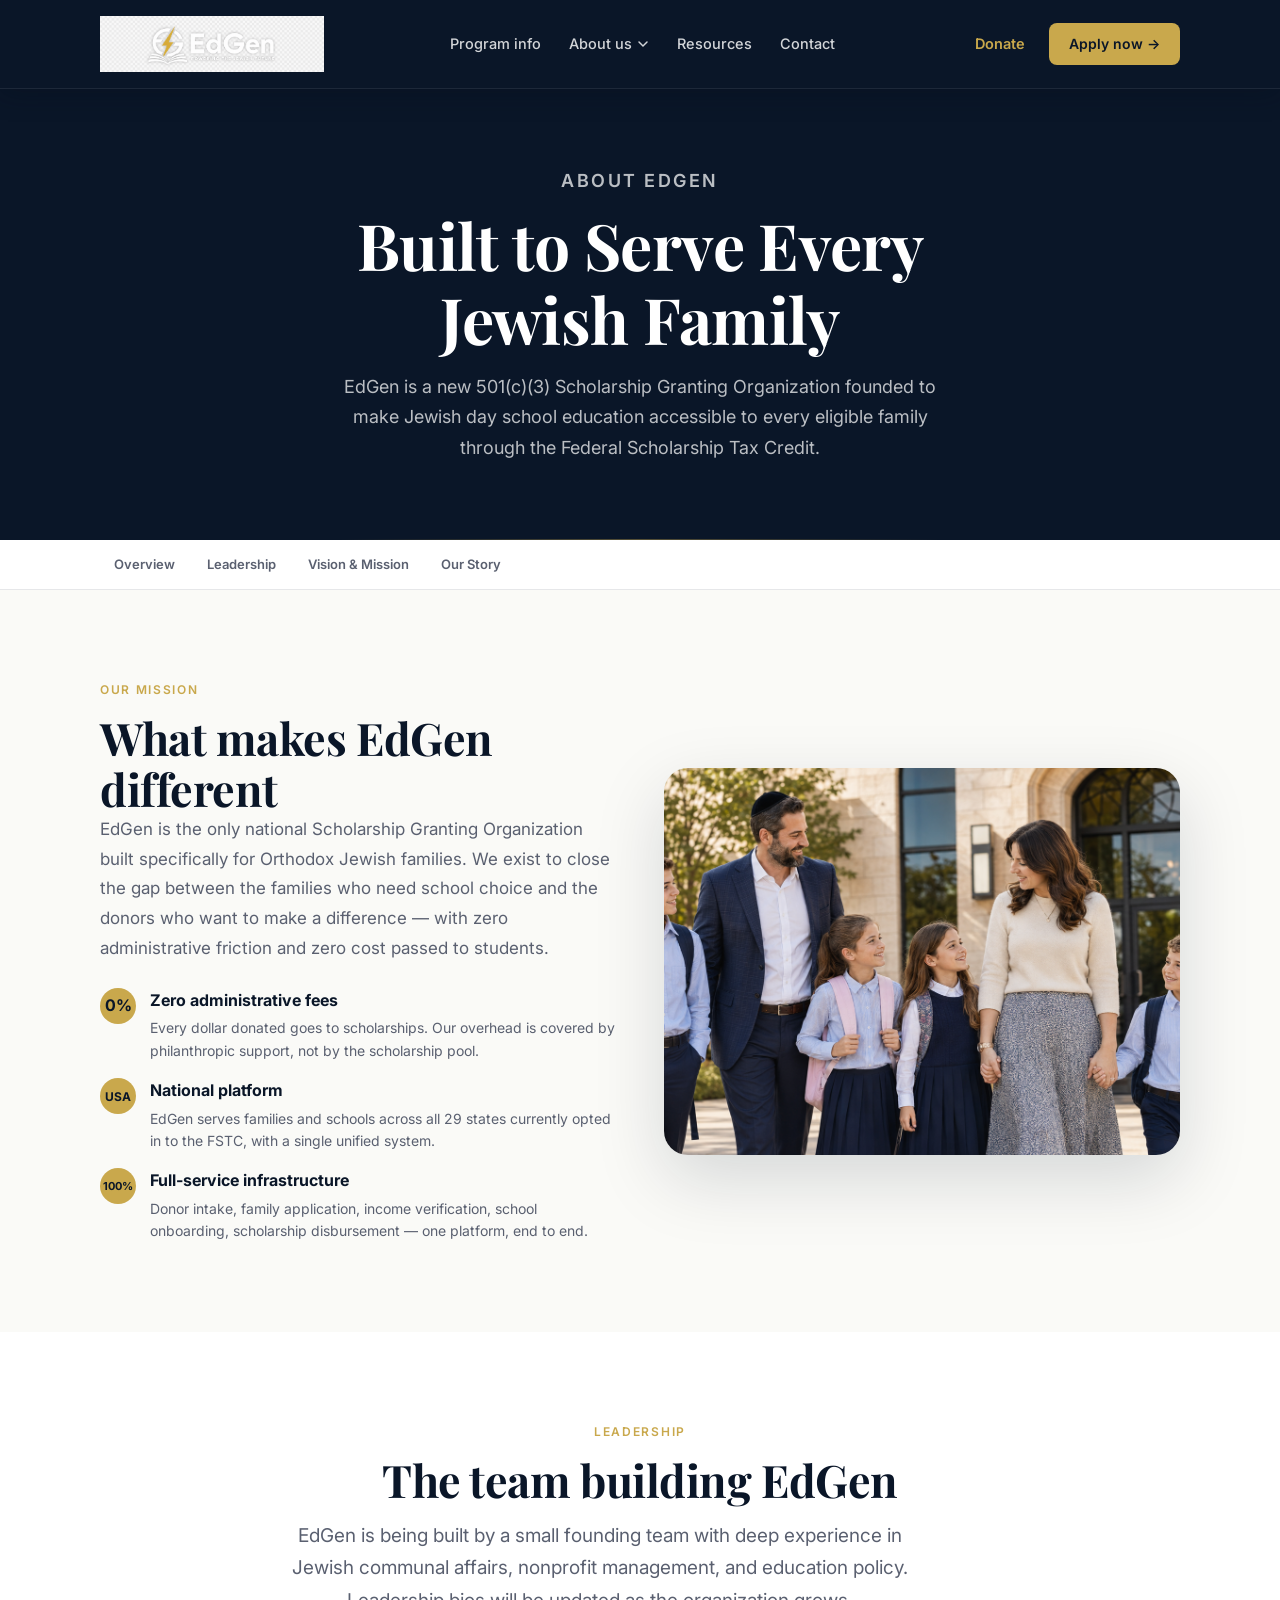
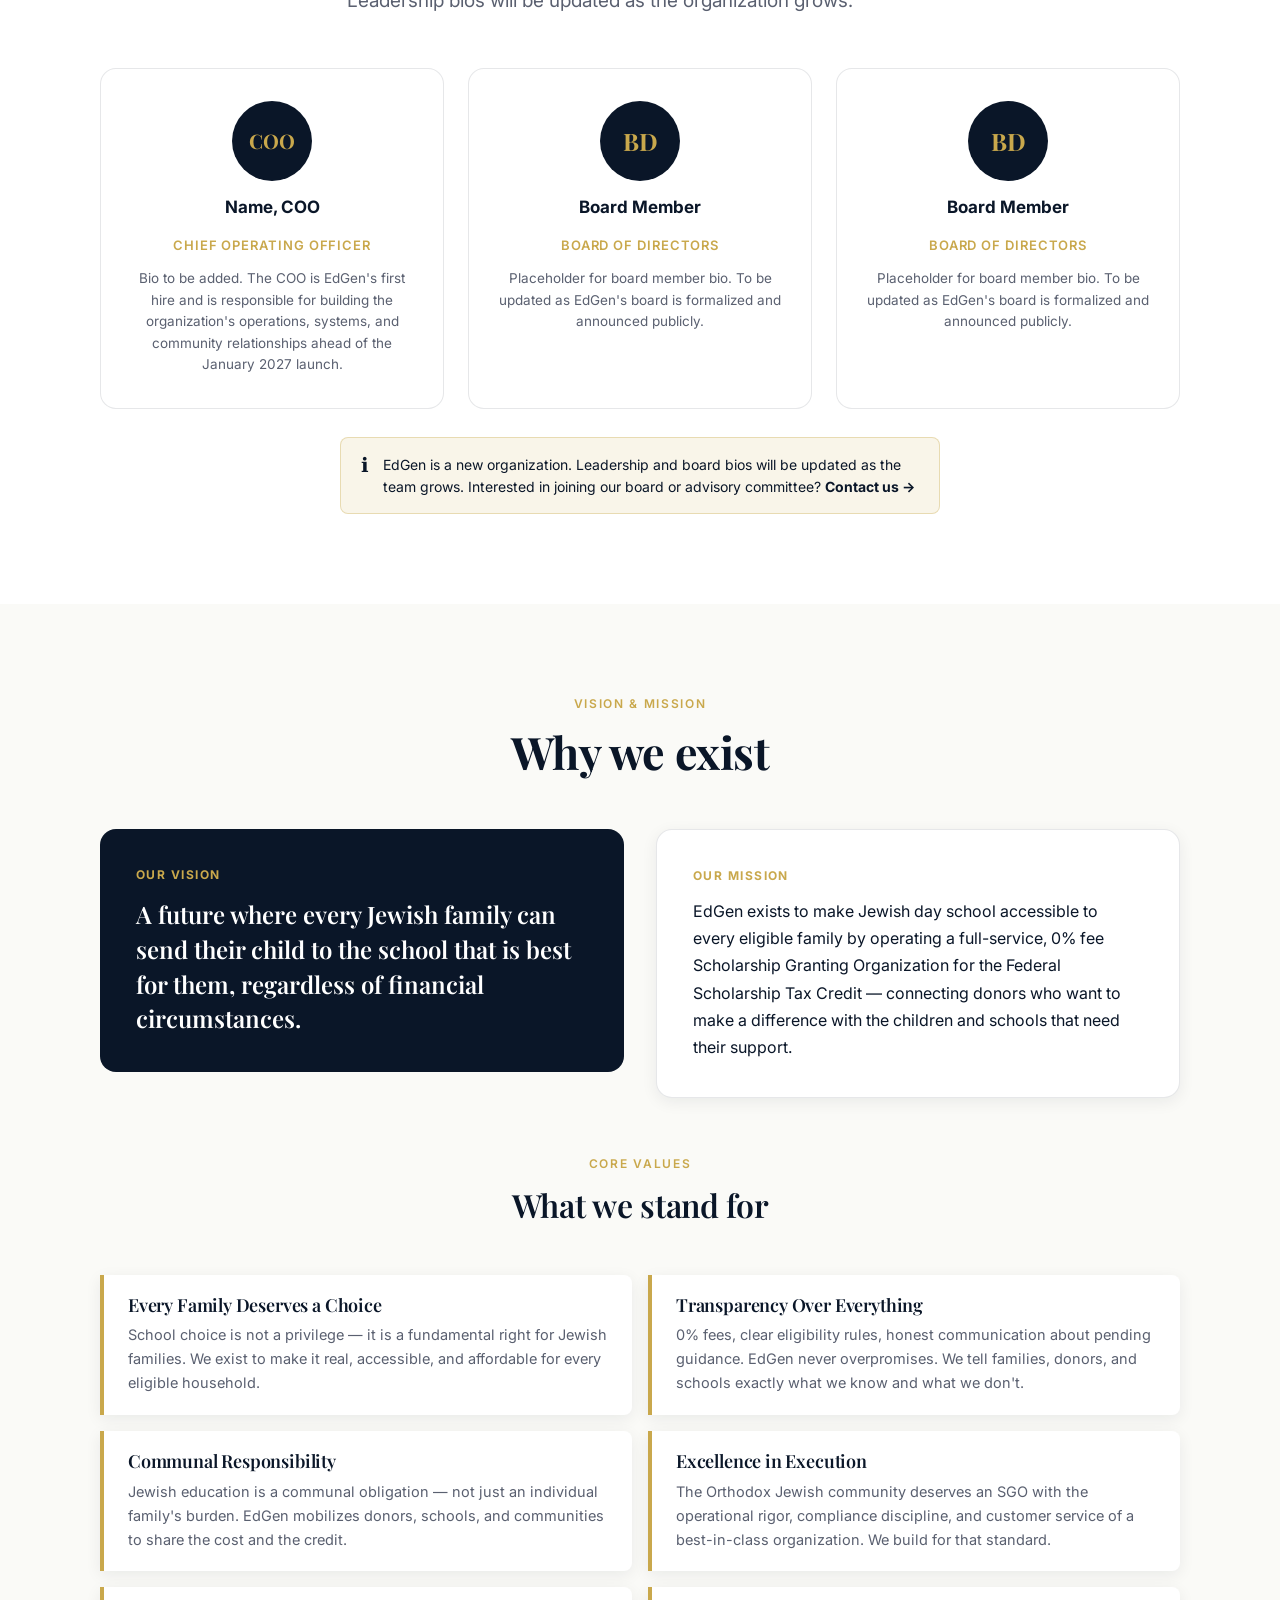
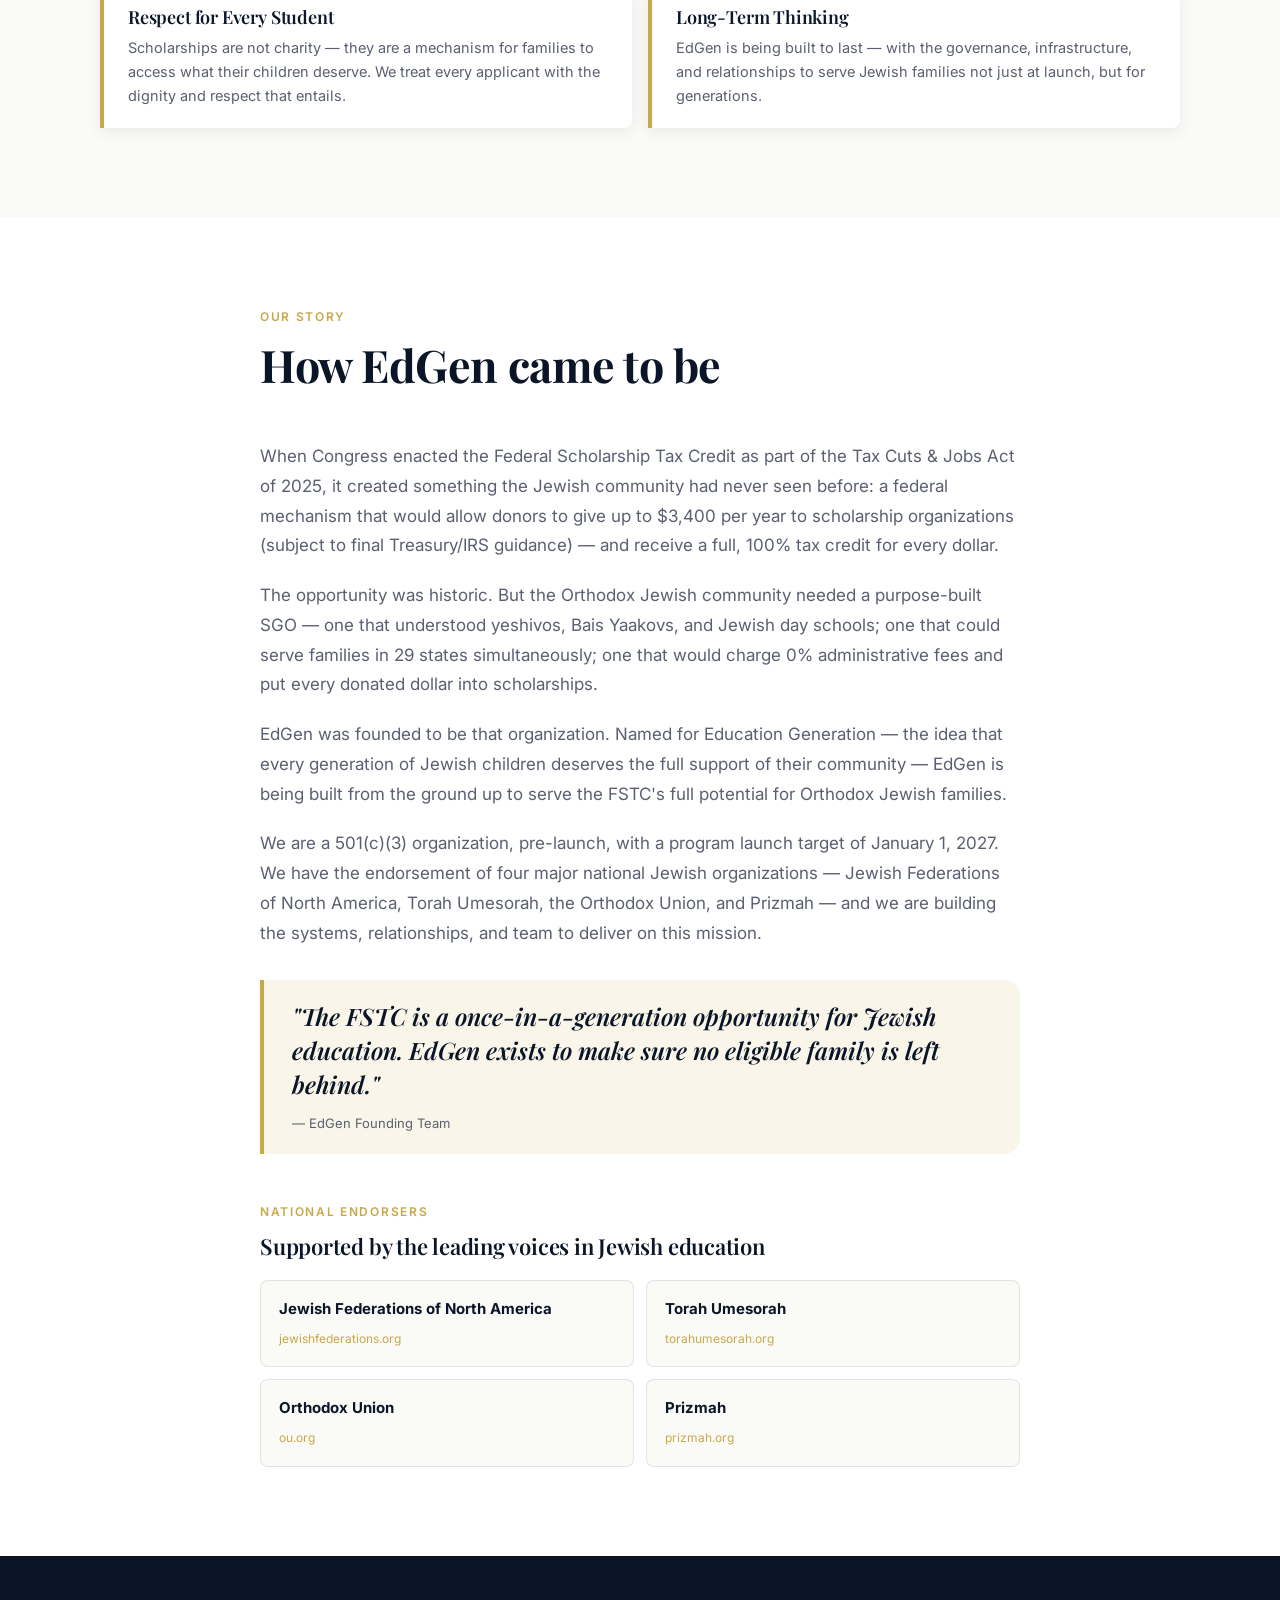
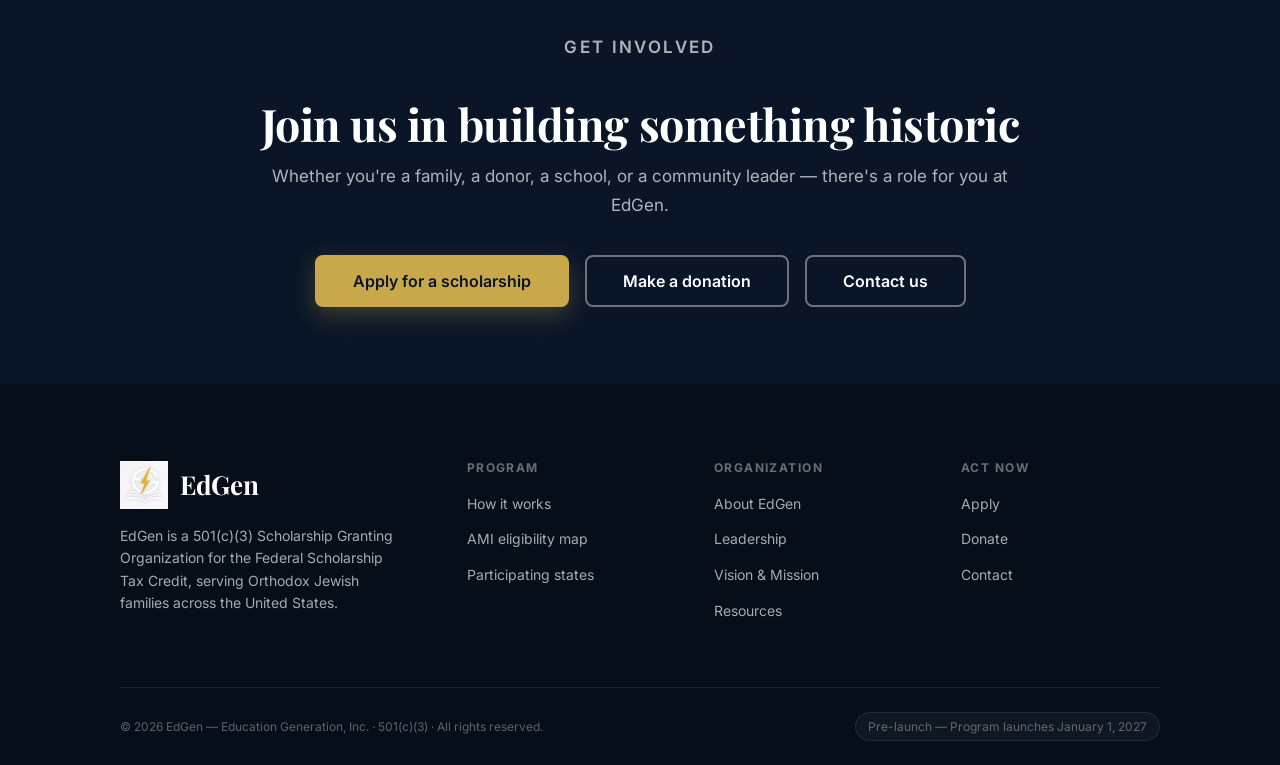
==== about.html @ 0654bb62 "Nav logo: PNG 56px height / width:auto, 88px nav bar — fixes distortion SVG (3.077:1 ratio) was repl" ====
﻿<!DOCTYPE html>
<html lang="en">
<head>
  <meta charset="UTF-8" />
  <meta name="viewport" content="width=device-width, initial-scale=1.0" />
  <title>About EdGen | Education Generation</title>
  <meta name="description" content="EdGen is a new 501(c)(3) Scholarship Granting Organization for the Federal Scholarship Tax Credit. Our mission: make Jewish day school accessible to every eligible family." />
  <link rel="preconnect" href="https://fonts.googleapis.com" />
  <link rel="preconnect" href="https://fonts.gstatic.com" crossorigin />
  <link href="https://fonts.googleapis.com/css2?family=Playfair+Display:wght@400;600;700&family=Inter:wght@300;400;500;600&display=swap" rel="stylesheet" />
  <link rel="icon" href="edgen-icon-192.png" />
  <link rel="stylesheet" href="styles.css" />
  <style>
    .value-card { border-left: 4px solid var(--gold); padding: 20px 24px; background: white; border-radius: 0 var(--radius) var(--radius) 0; box-shadow: var(--shadow-sm); }
    .value-card h4 { font-size: 18px; margin-bottom: 8px; color: var(--navy); }
    .value-card p { font-size: 14.5px; color: var(--muted); line-height: 1.65; margin: 0; }
    .quote-block { border-left: 4px solid var(--gold); padding: 20px 28px; background: var(--gold-pale); border-radius: 0 var(--radius-lg) var(--radius-lg) 0; }
    .quote-block blockquote { font-family: var(--font-heading); font-size: clamp(18px,2.2vw,24px); font-weight: 600; color: var(--navy); line-height: 1.4; margin: 0; font-style: italic; }
    .quote-block cite { display: block; margin-top: 12px; font-size: 13px; color: var(--muted); font-style: normal; }
  </style>
</head>
<body>

  <!-- Navigation -->
  <header class="site-header">
    <div class="container site-header-inner">
      <a href="index.html" class="brand" aria-label="EdGen home">
        <img class="brand-logo" src="edgen-logo-nav-white.png" alt="EdGen — Education Generation" />
      </a>
      <nav class="nav" aria-label="Primary navigation">
        <a href="program.html" class="nav-link">Program info</a>
        <div class="nav-dropdown">
          <button class="nav-dropdown-toggle" aria-haspopup="true" aria-expanded="false">
            About us
            <svg width="12" height="12" viewBox="0 0 12 12" fill="none" aria-hidden="true"><path d="M2 4l4 4 4-4" stroke="currentColor" stroke-width="1.5" stroke-linecap="round"/></svg>
          </button>
          <div class="nav-dropdown-menu">
            <a href="about.html#leadership">Leadership</a>
            <a href="about.html#vision">Vision &amp; Mission</a>
            <a href="about.html#history">Our Story</a>
          </div>
        </div>
        <a href="resources.html" class="nav-link">Resources</a>
        <a href="contact.html" class="nav-link">Contact</a>
      </nav>
      <div class="nav-actions">
        <a href="donate.html" class="nav-donate">Donate</a>
        <a href="apply.html" class="nav-apply">Apply now →</a>
      </div>
      <button class="nav-toggle" id="navToggle" aria-label="Open navigation" aria-expanded="false">
        <span></span><span></span><span></span>
      </button>
    </div>
    <nav class="nav-mobile" id="navMobile" aria-label="Mobile navigation">
      <a href="program.html">Program info</a>
      <button class="mobile-dropdown-toggle" aria-expanded="false">About us</button>
      <div class="mobile-submenu" id="mobileAboutSubmenu" style="display:none;">
        <a href="about.html#leadership">Leadership</a>
        <a href="about.html#vision">Vision &amp; Mission</a>
        <a href="about.html#history">Our Story</a>
      </div>
      <a href="resources.html">Resources</a>
      <a href="contact.html">Contact</a>
      <div class="nav-mobile-actions">
        <a href="donate.html" class="btn btn-outline" style="color:var(--gold);border-color:var(--gold);">Donate</a>
        <a href="apply.html" class="btn btn-primary">Apply now →</a>
      </div>
    </nav>
  </header>

  <main>
    <!-- Page Hero -->
    <div class="page-hero">
      <div class="page-hero-inner">
        <p class="eyebrow">About EdGen</p>
        <h1>Built to Serve Every Jewish Family</h1>
        <p>EdGen is a new 501(c)(3) Scholarship Granting Organization founded to make Jewish day school education accessible to every eligible family through the Federal Scholarship Tax Credit.</p>
      </div>
    </div>

    <!-- Sub-navigation -->
    <div style="background:var(--white);border-bottom:1px solid var(--border);position:sticky;top:88px;z-index:50;">
      <div class="container">
        <nav style="display:flex;gap:4px;overflow-x:auto;padding:4px 0;" aria-label="About sections">
          <a href="#overview" style="display:inline-block;padding:10px 14px;font-size:13px;font-weight:600;color:var(--muted);white-space:nowrap;border-radius:6px;">Overview</a>
          <a href="#leadership" style="display:inline-block;padding:10px 14px;font-size:13px;font-weight:600;color:var(--muted);white-space:nowrap;border-radius:6px;">Leadership</a>
          <a href="#vision" style="display:inline-block;padding:10px 14px;font-size:13px;font-weight:600;color:var(--muted);white-space:nowrap;border-radius:6px;">Vision &amp; Mission</a>
          <a href="#history" style="display:inline-block;padding:10px 14px;font-size:13px;font-weight:600;color:var(--muted);white-space:nowrap;border-radius:6px;">Our Story</a>
        </nav>
      </div>
    </div>

    <!-- ====================================================
         OVERVIEW
         ==================================================== -->
    <section class="section section-warm" id="overview" aria-labelledby="overview-heading">
      <div class="container">
        <div style="display:grid;grid-template-columns:1fr 1fr;gap:48px;align-items:center;" class="responsive-split">
          <div class="fade-in">
            <p class="eyebrow">Our mission</p>
            <h2 id="overview-heading">What makes EdGen different</h2>
            <p style="font-size:17px;color:var(--muted);line-height:1.75;margin-bottom:20px;">EdGen is the only national Scholarship Granting Organization built specifically for Orthodox Jewish families. We exist to close the gap between the families who need school choice and the donors who want to make a difference — with zero administrative friction and zero cost passed to students.</p>
            <div style="display:grid;gap:16px;margin-top:24px;">
              <div style="display:flex;gap:14px;align-items:flex-start;">
                <div style="width:36px;height:36px;border-radius:50%;background:var(--gold);color:var(--navy);display:flex;align-items:center;justify-content:center;font-size:16px;font-weight:700;flex-shrink:0;">0%</div>
                <div>
                  <strong style="display:block;font-size:16px;margin-bottom:4px;">Zero administrative fees</strong>
                  <p style="font-size:14px;color:var(--muted);margin:0;line-height:1.6;">Every dollar donated goes to scholarships. Our overhead is covered by philanthropic support, not by the scholarship pool.</p>
                </div>
              </div>
              <div style="display:flex;gap:14px;align-items:flex-start;">
                <div style="width:36px;height:36px;border-radius:50%;background:var(--gold);color:var(--navy);display:flex;align-items:center;justify-content:center;font-size:12px;font-weight:700;flex-shrink:0;">USA</div>
                <div>
                  <strong style="display:block;font-size:16px;margin-bottom:4px;">National platform</strong>
                  <p style="font-size:14px;color:var(--muted);margin:0;line-height:1.6;">EdGen serves families and schools across all 29 states currently opted in to the FSTC, with a single unified system.</p>
                </div>
              </div>
              <div style="display:flex;gap:14px;align-items:flex-start;">
                <div style="width:36px;height:36px;border-radius:50%;background:var(--gold);color:var(--navy);display:flex;align-items:center;justify-content:center;font-size:11px;font-weight:700;flex-shrink:0;">100%</div>
                <div>
                  <strong style="display:block;font-size:16px;margin-bottom:4px;">Full-service infrastructure</strong>
                  <p style="font-size:14px;color:var(--muted);margin:0;line-height:1.6;">Donor intake, family application, income verification, school onboarding, scholarship disbursement — one platform, end to end.</p>
                </div>
              </div>
            </div>
          </div>
          <div class="fade-in">
            <img src="Family%20Image%20-%206.15.26.png" alt="Jewish family outside their children's school" style="border-radius:var(--radius-xl);box-shadow:var(--shadow-lg);width:100%;aspect-ratio:4/3;object-fit:cover;" loading="lazy" />
          </div>
        </div>
      </div>
    </section>

    <!-- ====================================================
         LEADERSHIP
         ==================================================== -->
    <section class="section section-white" id="leadership" aria-labelledby="leadership-heading">
      <div class="container">
        <div class="section-header centered fade-in">
          <p class="eyebrow">Leadership</p>
          <h2 id="leadership-heading">The team building EdGen</h2>
          <p class="intro">EdGen is being built by a small founding team with deep experience in Jewish communal affairs, nonprofit management, and education policy. Leadership bios will be updated as the organization grows.</p>
        </div>

        <div class="grid-3 fade-in">
          <!-- COO placeholder -->
          <div class="leader-card">
            <div class="leader-avatar" style="font-size:20px;">COO</div>
            <p class="leader-name">Name, COO</p>
            <p class="leader-title">Chief Operating Officer</p>
            <p class="leader-bio">Bio to be added. The COO is EdGen's first hire and is responsible for building the organization's operations, systems, and community relationships ahead of the January 2027 launch.</p>
          </div>

          <!-- Board placeholder 1 -->
          <div class="leader-card">
            <div class="leader-avatar">BD</div>
            <p class="leader-name">Board Member</p>
            <p class="leader-title">Board of Directors</p>
            <p class="leader-bio">Placeholder for board member bio. To be updated as EdGen's board is formalized and announced publicly.</p>
          </div>

          <!-- Board placeholder 2 -->
          <div class="leader-card">
            <div class="leader-avatar">BD</div>
            <p class="leader-name">Board Member</p>
            <p class="leader-title">Board of Directors</p>
            <p class="leader-bio">Placeholder for board member bio. To be updated as EdGen's board is formalized and announced publicly.</p>
          </div>
        </div>

        <div class="alert alert-gold" style="max-width:600px;margin:28px auto 0;">
          <span class="alert-icon">ℹ</span>
          <div>EdGen is a new organization. Leadership and board bios will be updated as the team grows. Interested in joining our board or advisory committee? <a href="contact.html" style="color:var(--navy);font-weight:700;">Contact us →</a></div>
        </div>
      </div>
    </section>

    <!-- ====================================================
         VISION & MISSION
         ==================================================== -->
    <section class="section section-warm" id="vision" aria-labelledby="vision-heading">
      <div class="container">
        <div class="section-header centered fade-in">
          <p class="eyebrow">Vision &amp; Mission</p>
          <h2 id="vision-heading">Why we exist</h2>
        </div>

        <div style="display:grid;grid-template-columns:1fr 1fr;gap:32px;margin-bottom:56px;" class="responsive-split">
          <div class="fade-in">
            <div style="background:var(--navy);border-radius:var(--radius-lg);padding:36px;color:white;">
              <p style="font-size:12px;font-weight:700;text-transform:uppercase;letter-spacing:0.12em;color:var(--gold);margin-bottom:12px;">Our Vision</p>
              <p style="font-family:var(--font-heading);font-size:clamp(18px,2.2vw,24px);font-weight:600;line-height:1.45;color:white;margin:0;">A future where every Jewish family can send their child to the school that is best for them, regardless of financial circumstances.</p>
            </div>
          </div>
          <div class="fade-in">
            <div style="background:var(--white);border:1px solid var(--border);border-radius:var(--radius-lg);padding:36px;box-shadow:var(--shadow-sm);">
              <p style="font-size:12px;font-weight:700;text-transform:uppercase;letter-spacing:0.12em;color:var(--gold);margin-bottom:12px;">Our Mission</p>
              <p style="font-size:16px;color:var(--navy);line-height:1.7;margin:0;">EdGen exists to make Jewish day school accessible to every eligible family by operating a full-service, 0% fee Scholarship Granting Organization for the Federal Scholarship Tax Credit — connecting donors who want to make a difference with the children and schools that need their support.</p>
            </div>
          </div>
        </div>

        <!-- Core Values -->
        <div class="section-header centered fade-in">
          <p class="eyebrow">Core values</p>
          <h3 style="font-size:clamp(22px,2.5vw,32px);">What we stand for</h3>
        </div>

        <div style="display:grid;grid-template-columns:1fr 1fr;gap:16px;" class="fade-in">
          <div class="value-card">
            <h4>Every Family Deserves a Choice</h4>
            <p>School choice is not a privilege — it is a fundamental right for Jewish families. We exist to make it real, accessible, and affordable for every eligible household.</p>
          </div>
          <div class="value-card">
            <h4>Transparency Over Everything</h4>
            <p>0% fees, clear eligibility rules, honest communication about pending guidance. EdGen never overpromises. We tell families, donors, and schools exactly what we know and what we don't.</p>
          </div>
          <div class="value-card">
            <h4>Communal Responsibility</h4>
            <p>Jewish education is a communal obligation — not just an individual family's burden. EdGen mobilizes donors, schools, and communities to share the cost and the credit.</p>
          </div>
          <div class="value-card">
            <h4>Excellence in Execution</h4>
            <p>The Orthodox Jewish community deserves an SGO with the operational rigor, compliance discipline, and customer service of a best-in-class organization. We build for that standard.</p>
          </div>
          <div class="value-card">
            <h4>Respect for Every Student</h4>
            <p>Scholarships are not charity — they are a mechanism for families to access what their children deserve. We treat every applicant with the dignity and respect that entails.</p>
          </div>
          <div class="value-card">
            <h4>Long-Term Thinking</h4>
            <p>EdGen is being built to last — with the governance, infrastructure, and relationships to serve Jewish families not just at launch, but for generations.</p>
          </div>
        </div>
      </div>
    </section>

    <!-- ====================================================
         OUR STORY / HISTORY
         ==================================================== -->
    <section class="section section-white" id="history" aria-labelledby="history-heading">
      <div class="container">
        <div style="max-width:760px;margin-inline:auto;">
          <div class="section-header fade-in">
            <p class="eyebrow">Our story</p>
            <h2 id="history-heading">How EdGen came to be</h2>
          </div>

          <div class="fade-in" style="display:grid;gap:20px;">
            <p style="font-size:17px;color:var(--muted);line-height:1.75;">When Congress enacted the Federal Scholarship Tax Credit as part of the Tax Cuts &amp; Jobs Act of 2025, it created something the Jewish community had never seen before: a federal mechanism that would allow donors to give up to $3,400 per year to scholarship organizations (subject to final Treasury/IRS guidance) — and receive a full, 100% tax credit for every dollar.</p>
            <p style="font-size:17px;color:var(--muted);line-height:1.75;">The opportunity was historic. But the Orthodox Jewish community needed a purpose-built SGO — one that understood yeshivos, Bais Yaakovs, and Jewish day schools; one that could serve families in 29 states simultaneously; one that would charge 0% administrative fees and put every donated dollar into scholarships.</p>
            <p style="font-size:17px;color:var(--muted);line-height:1.75;">EdGen was founded to be that organization. Named for Education Generation — the idea that every generation of Jewish children deserves the full support of their community — EdGen is being built from the ground up to serve the FSTC's full potential for Orthodox Jewish families.</p>
            <p style="font-size:17px;color:var(--muted);line-height:1.75;">We are a 501(c)(3) organization, pre-launch, with a program launch target of January 1, 2027. We have the endorsement of four major national Jewish organizations — Jewish Federations of North America, Torah Umesorah, the Orthodox Union, and Prizmah — and we are building the systems, relationships, and team to deliver on this mission.</p>

            <div class="quote-block" style="margin-top:12px;">
              <blockquote>"The FSTC is a once-in-a-generation opportunity for Jewish education. EdGen exists to make sure no eligible family is left behind."</blockquote>
              <cite>— EdGen Founding Team</cite>
            </div>
          </div>

          <!-- Endorsers brief -->
          <div style="margin-top:48px;" class="fade-in">
            <p class="eyebrow">National endorsers</p>
            <h3 style="font-size:22px;margin-bottom:20px;">Supported by the leading voices in Jewish education</h3>
            <div style="display:grid;grid-template-columns:1fr 1fr;gap:12px;">
              <div style="background:var(--warm-white);border:1px solid var(--border);border-radius:var(--radius);padding:16px 18px;">
                <strong style="display:block;font-size:15px;color:var(--navy);margin-bottom:4px;">Jewish Federations of North America</strong>
                <a href="https://www.jewishfederations.org/" target="_blank" rel="noopener" style="font-size:12px;color:var(--gold);">jewishfederations.org</a>
              </div>
              <div style="background:var(--warm-white);border:1px solid var(--border);border-radius:var(--radius);padding:16px 18px;">
                <strong style="display:block;font-size:15px;color:var(--navy);margin-bottom:4px;">Torah Umesorah</strong>
                <a href="https://www.torahumesorah.org/" target="_blank" rel="noopener" style="font-size:12px;color:var(--gold);">torahumesorah.org</a>
              </div>
              <div style="background:var(--warm-white);border:1px solid var(--border);border-radius:var(--radius);padding:16px 18px;">
                <strong style="display:block;font-size:15px;color:var(--navy);margin-bottom:4px;">Orthodox Union</strong>
                <a href="https://www.ou.org/" target="_blank" rel="noopener" style="font-size:12px;color:var(--gold);">ou.org</a>
              </div>
              <div style="background:var(--warm-white);border:1px solid var(--border);border-radius:var(--radius);padding:16px 18px;">
                <strong style="display:block;font-size:15px;color:var(--navy);margin-bottom:4px;">Prizmah</strong>
                <a href="https://prizmah.org/" target="_blank" rel="noopener" style="font-size:12px;color:var(--gold);">prizmah.org</a>
              </div>
            </div>
          </div>
        </div>
      </div>
    </section>

    <!-- CTA -->
    <section class="cta-banner" aria-labelledby="about-cta-heading">
      <div class="cta-banner-inner fade-in">
        <p class="eyebrow" style="text-align:center;">Get involved</p>
        <h2 id="about-cta-heading">Join us in building something historic</h2>
        <p>Whether you're a family, a donor, a school, or a community leader — there's a role for you at EdGen.</p>
        <div class="cta-banner-actions">
          <a href="apply.html" class="btn btn-primary btn-lg">Apply for a scholarship</a>
          <a href="donate.html" class="btn btn-secondary btn-lg">Make a donation</a>
          <a href="contact.html" class="btn btn-secondary btn-lg">Contact us</a>
        </div>
      </div>
    </section>
  </main>

  <!-- Footer -->
  <footer class="site-footer" role="contentinfo">
    <div class="container">
      <div class="footer-inner">
        <div class="footer-brand-col">
          <a href="index.html" class="footer-brand-link" aria-label="EdGen home">
          <img class="footer-logo" src="edgen-logo-icon-white.png" alt="" aria-hidden="true" />
          <span class="footer-brand-name">EdGen</span>
        </a>
          <p class="footer-tagline">EdGen is a 501(c)(3) Scholarship Granting Organization for the Federal Scholarship Tax Credit, serving Orthodox Jewish families across the United States.</p>
        </div>
        <div class="footer-col"><h4>Program</h4><ul><li><a href="program.html">How it works</a></li><li><a href="program.html#ami-map">AMI eligibility map</a></li><li><a href="program.html#states">Participating states</a></li></ul></div>
        <div class="footer-col"><h4>Organization</h4><ul><li><a href="about.html">About EdGen</a></li><li><a href="about.html#leadership">Leadership</a></li><li><a href="about.html#vision">Vision &amp; Mission</a></li><li><a href="resources.html">Resources</a></li></ul></div>
        <div class="footer-col"><h4>Act now</h4><ul><li><a href="apply.html">Apply</a></li><li><a href="donate.html">Donate</a></li><li><a href="contact.html">Contact</a></li></ul></div>
      </div>
      <div class="footer-bottom">
        <p class="footer-legal">© 2026 EdGen — Education Generation, Inc. · 501(c)(3) · All rights reserved.</p>
        <span class="footer-prelaunch">Pre-launch — Program launches January 1, 2027</span>
      </div>
    </div>
  </footer>

  <script>
    const navToggle = document.getElementById('navToggle');
    const navMobile = document.getElementById('navMobile');
    navToggle.addEventListener('click', () => {
      const isOpen = navMobile.classList.toggle('open');
      navToggle.classList.toggle('open', isOpen);
      navToggle.setAttribute('aria-expanded', String(isOpen));
    });
    const mdt = document.querySelector('.mobile-dropdown-toggle');
    const mas = document.getElementById('mobileAboutSubmenu');
    if (mdt) mdt.addEventListener('click', () => { const o = mas.style.display !== 'none'; mas.style.display = o ? 'none' : 'block'; });
    if (!window.matchMedia('(prefers-reduced-motion: reduce)').matches) {
      const observer = new IntersectionObserver(entries => { entries.forEach(e => { if (e.isIntersecting) { e.target.classList.add('visible'); observer.unobserve(e.target); } }); }, { threshold: 0.1 });
      document.querySelectorAll('.fade-in').forEach(el => observer.observe(el));
    } else { document.querySelectorAll('.fade-in').forEach(el => el.classList.add('visible')); }
  </script>
</body>
</html>
---- styles.css ----
/* ============================================================
   EdGen — Global Design System
   ============================================================ */

/* Google Fonts */
@import url('https://fonts.googleapis.com/css2?family=Playfair+Display:wght@400;600;700&family=Inter:wght@300;400;500;600&display=swap');

/* ---- Variables ---- */
:root {
  --navy: #0A1628;
  --navy-mid: #122040;
  --navy-dark: #060e1a;
  --gold: #C9A84C;
  --gold-light: #dfc278;
  --gold-pale: rgba(201,168,76,0.12);
  --warm-white: #FAFAF7;
  --white: #FFFFFF;
  --muted: #5a6070;
  --border: rgba(10,22,40,0.1);
  --border-strong: rgba(10,22,40,0.18);
  --shadow-sm: 0 4px 16px rgba(10,22,40,0.07);
  --shadow: 0 12px 40px rgba(10,22,40,0.11);
  --shadow-lg: 0 24px 70px rgba(10,22,40,0.15);
  --radius: 8px;
  --radius-lg: 16px;
  --radius-xl: 24px;
  --container: 1200px;
  --font-heading: 'Playfair Display', Georgia, serif;
  --font-body: 'Inter', system-ui, -apple-system, sans-serif;
}

/* ---- Reset ---- */
*, *::before, *::after { box-sizing: border-box; margin: 0; padding: 0; }

html { scroll-behavior: smooth; font-size: 16px; }

body {
  font-family: var(--font-body);
  font-weight: 400;
  color: var(--navy);
  background: var(--warm-white);
  line-height: 1.6;
  -webkit-font-smoothing: antialiased;
  text-rendering: optimizeLegibility;
}

img, svg { display: block; max-width: 100%; }
a { text-decoration: none; color: inherit; }
button, input, select, textarea { font: inherit; }
ul, ol { list-style: none; }
fieldset { border: none; }

/* ---- Container ---- */
.container {
  width: 100%;
  max-width: var(--container);
  margin-inline: auto;
  padding-inline: clamp(20px, 5vw, 60px);
}

/* ============================================================
   PRE-LAUNCH BANNER
   ============================================================ */
.prelaunch-banner {
  background: var(--navy);
  color: rgba(255,255,255,0.9);
  text-align: center;
  font-size: 13px;
  font-weight: 500;
  padding: 10px 20px;
  letter-spacing: 0.01em;
  position: relative;
}
.prelaunch-banner strong { color: var(--gold); }
.prelaunch-banner .banner-close {
  position: absolute;
  right: 16px;
  top: 50%;
  transform: translateY(-50%);
  background: none;
  border: none;
  color: rgba(255,255,255,0.6);
  cursor: pointer;
  font-size: 18px;
  line-height: 1;
  padding: 4px;
}
.prelaunch-banner .banner-close:hover { color: white; }

/* ============================================================
   NAVIGATION
   ============================================================ */
.site-header {
  position: sticky;
  top: 0;
  z-index: 100;
  background: var(--navy);
  border-bottom: 1px solid rgba(255,255,255,0.08);
  box-shadow: 0 4px 24px rgba(6,14,26,0.35);
}

.site-header-inner {
  display: flex;
  align-items: center;
  justify-content: space-between;
  gap: 24px;
  height: 88px;
}

.brand { display: flex; align-items: center; flex-shrink: 0; }
.brand-logo { height: 56px; width: auto; display: block; background: none; border: none; }

/* Primary nav */
.nav {
  display: flex;
  align-items: center;
  gap: 4px;
}

.nav-link {
  font-size: 14.5px;
  font-weight: 500;
  color: rgba(255,255,255,0.82);
  padding: 8px 12px;
  border-radius: var(--radius);
  transition: color 0.18s, background 0.18s;
  white-space: nowrap;
}
.nav-link:hover { color: white; background: rgba(255,255,255,0.08); }
.nav-link.active { color: var(--gold); }

/* Dropdown */
.nav-dropdown {
  position: relative;
}
.nav-dropdown-toggle {
  display: flex;
  align-items: center;
  gap: 5px;
  font-size: 14.5px;
  font-weight: 500;
  color: rgba(255,255,255,0.82);
  padding: 8px 12px;
  border-radius: var(--radius);
  background: none;
  border: none;
  cursor: pointer;
  transition: color 0.18s, background 0.18s;
  white-space: nowrap;
}
.nav-dropdown-toggle:hover,
.nav-dropdown:hover .nav-dropdown-toggle { color: white; background: rgba(255,255,255,0.08); }
.nav-dropdown-toggle svg { flex-shrink: 0; transition: transform 0.2s; }
.nav-dropdown:hover .nav-dropdown-toggle svg { transform: rotate(180deg); }

.nav-dropdown-menu {
  position: absolute;
  top: calc(100% + 8px);
  left: 0;
  background: white;
  border: 1px solid var(--border);
  border-radius: var(--radius);
  box-shadow: var(--shadow);
  min-width: 180px;
  padding: 6px;
  opacity: 0;
  visibility: hidden;
  transform: translateY(-6px);
  transition: opacity 0.2s, transform 0.2s, visibility 0.2s;
  pointer-events: none;
}
.nav-dropdown:hover .nav-dropdown-menu,
.nav-dropdown:focus-within .nav-dropdown-menu {
  opacity: 1;
  visibility: visible;
  transform: translateY(0);
  pointer-events: auto;
}
.nav-dropdown-menu a {
  display: block;
  padding: 9px 14px;
  font-size: 14px;
  font-weight: 500;
  color: var(--navy);
  border-radius: 6px;
  transition: background 0.15s, color 0.15s;
}
.nav-dropdown-menu a:hover { background: var(--gold-pale); color: var(--navy); }

/* Nav CTAs */
.nav-actions { display: flex; align-items: center; gap: 10px; }
.nav-donate {
  font-size: 14.5px;
  font-weight: 600;
  color: var(--gold);
  padding: 8px 14px;
  transition: color 0.18s;
}
.nav-donate:hover { color: var(--gold-light); }

.nav-apply {
  display: inline-flex;
  align-items: center;
  gap: 6px;
  background: var(--gold);
  color: var(--navy);
  font-size: 14px;
  font-weight: 600;
  padding: 10px 20px;
  border-radius: var(--radius);
  transition: background 0.18s, transform 0.18s;
  white-space: nowrap;
}
.nav-apply:hover { background: var(--gold-light); transform: translateY(-1px); }

/* Mobile hamburger */
.nav-toggle {
  display: none;
  flex-direction: column;
  justify-content: center;
  gap: 5px;
  width: 36px;
  height: 36px;
  background: none;
  border: 1px solid rgba(255,255,255,0.2);
  border-radius: 6px;
  padding: 7px;
  cursor: pointer;
}
.nav-toggle span {
  display: block;
  width: 100%;
  height: 2px;
  background: white;
  border-radius: 2px;
  transition: transform 0.22s, opacity 0.22s;
}
.nav-toggle.open span:nth-child(1) { transform: translateY(7px) rotate(45deg); }
.nav-toggle.open span:nth-child(2) { opacity: 0; }
.nav-toggle.open span:nth-child(3) { transform: translateY(-7px) rotate(-45deg); }

/* Mobile nav panel */
.nav-mobile {
  display: none;
  position: fixed;
  top: 68px;
  left: 0;
  right: 0;
  background: var(--navy);
  border-top: 1px solid rgba(255,255,255,0.08);
  padding: 20px clamp(20px,5vw,60px) 28px;
  z-index: 99;
  box-shadow: 0 16px 40px rgba(6,14,26,0.4);
}
.nav-mobile.open { display: block; }
.nav-mobile a, .nav-mobile button {
  display: block;
  width: 100%;
  text-align: left;
  font-size: 15px;
  font-weight: 500;
  color: rgba(255,255,255,0.85);
  padding: 12px 0;
  border-bottom: 1px solid rgba(255,255,255,0.06);
  background: none;
  border-left: none;
  border-right: none;
  border-top: none;
  cursor: pointer;
  transition: color 0.15s;
}
.nav-mobile a:last-child, .nav-mobile button:last-child { border-bottom: none; }
.nav-mobile a:hover, .nav-mobile button:hover { color: white; }
.nav-mobile .mobile-submenu { padding-left: 16px; }
.nav-mobile .mobile-submenu a { font-size: 14px; color: rgba(255,255,255,0.65); }
.nav-mobile-actions {
  display: flex;
  gap: 12px;
  margin-top: 20px;
  padding-top: 20px;
  border-top: 1px solid rgba(255,255,255,0.1);
}
.nav-mobile-actions a { flex: 1; text-align: center; }

/* ============================================================
   TYPOGRAPHY
   ============================================================ */
h1, h2, h3, h4, h5, h6 {
  font-family: var(--font-heading);
  line-height: 1.15;
  letter-spacing: -0.01em;
  color: var(--navy);
}

h1 { font-size: clamp(40px, 5vw, 68px); font-weight: 700; }
h2 { font-size: clamp(28px, 3.5vw, 48px); font-weight: 700; }
h3 { font-size: clamp(20px, 2.2vw, 28px); font-weight: 600; }
h4 { font-size: 20px; font-weight: 600; }

p { line-height: 1.7; }

.eyebrow {
  font-family: var(--font-body);
  font-size: 12px;
  font-weight: 600;
  text-transform: uppercase;
  letter-spacing: 0.14em;
  color: var(--gold);
  margin-bottom: 12px;
}

.text-muted { color: var(--muted); }
.text-gold { color: var(--gold); }
.text-white { color: white; }

/* ============================================================
   BUTTONS
   ============================================================ */
.btn {
  display: inline-flex;
  align-items: center;
  justify-content: center;
  gap: 8px;
  font-family: var(--font-body);
  font-size: 15px;
  font-weight: 600;
  padding: 14px 28px;
  border-radius: var(--radius);
  border: 2px solid transparent;
  cursor: pointer;
  transition: transform 0.18s, box-shadow 0.18s, background 0.18s, border-color 0.18s, color 0.18s;
  text-align: center;
  white-space: nowrap;
  line-height: 1;
}
.btn:hover { transform: translateY(-2px); }
.btn:active { transform: translateY(0); }
.btn:focus-visible { outline: 3px solid var(--gold); outline-offset: 3px; }

.btn-primary {
  background: var(--gold);
  color: var(--navy);
  border-color: var(--gold);
  box-shadow: 0 8px 24px rgba(201,168,76,0.28);
}
.btn-primary:hover { background: var(--gold-light); border-color: var(--gold-light); box-shadow: 0 12px 32px rgba(201,168,76,0.38); }

.btn-secondary {
  background: transparent;
  color: white;
  border-color: rgba(255,255,255,0.4);
}
.btn-secondary:hover { background: rgba(255,255,255,0.1); border-color: rgba(255,255,255,0.7); }

.btn-outline {
  background: transparent;
  color: var(--navy);
  border-color: var(--border-strong);
}
.btn-outline:hover { background: var(--navy); color: white; border-color: var(--navy); }

.btn-navy {
  background: var(--navy);
  color: white;
  border-color: var(--navy);
}
.btn-navy:hover { background: var(--navy-mid); border-color: var(--navy-mid); }

.btn-sm { font-size: 13px; padding: 9px 18px; }
.btn-lg { font-size: 16px; padding: 16px 36px; }
.btn-full { width: 100%; }

/* ============================================================
   SECTIONS & LAYOUT
   ============================================================ */
.section { padding-block: clamp(64px, 7vw, 100px); }

.section-navy { background: var(--navy); }
.section-navy h1, .section-navy h2, .section-navy h3, .section-navy p,
.section-navy .eyebrow { color: rgba(255,255,255,0.9); }
.section-navy .eyebrow { color: var(--gold); }
.section-navy h1, .section-navy h2, .section-navy h3 { color: white; }

.section-white { background: var(--white); }
.section-warm { background: var(--warm-white); }

.section-header { margin-bottom: clamp(36px, 4vw, 56px); }
.section-header.centered { text-align: center; max-width: 720px; margin-inline: auto; margin-bottom: clamp(36px, 4vw, 56px); }
.section-header p.intro {
  font-size: clamp(16px, 1.8vw, 19px);
  color: var(--muted);
  margin-top: 14px;
  max-width: 640px;
  line-height: 1.7;
}
.section-navy .section-header p.intro { color: rgba(255,255,255,0.7); }

/* Grid utilities */
.grid-2 { display: grid; grid-template-columns: repeat(2, 1fr); gap: 24px; }
.grid-3 { display: grid; grid-template-columns: repeat(3, 1fr); gap: 24px; }
.grid-4 { display: grid; grid-template-columns: repeat(4, 1fr); gap: 24px; }

/* ============================================================
   CARDS
   ============================================================ */
.card {
  background: var(--white);
  border: 1px solid var(--border);
  border-radius: var(--radius-lg);
  padding: 32px;
  box-shadow: var(--shadow-sm);
  transition: transform 0.22s, box-shadow 0.22s;
}
.card:hover { transform: translateY(-4px); box-shadow: var(--shadow); }
.card h3 { margin-bottom: 12px; }
.card p { color: var(--muted); font-size: 15px; line-height: 1.65; }

.card-icon {
  width: 52px;
  height: 52px;
  border-radius: 12px;
  background: var(--gold-pale);
  border: 1px solid rgba(201,168,76,0.2);
  display: flex;
  align-items: center;
  justify-content: center;
  margin-bottom: 20px;
  color: var(--gold);
  font-size: 22px;
}

/* ============================================================
   HERO — HOMEPAGE
   ============================================================ */
.hero {
  background: var(--navy);
  position: relative;
  overflow: hidden;
  min-height: 640px;
  display: grid;
  grid-template-columns: 1fr 1fr;
  align-items: stretch;
}

.hero-copy {
  position: relative;
  z-index: 2;
  display: flex;
  flex-direction: column;
  justify-content: center;
  padding: clamp(60px, 7vw, 100px) clamp(24px, 5vw, 60px) clamp(60px, 7vw, 100px);
}

.hero h1 {
  color: white;
  font-size: clamp(42px, 5.5vw, 72px);
  line-height: 1.08;
  margin-bottom: 20px;
}
.hero h1 em { font-style: normal; color: var(--gold); }

.hero-subtitle {
  font-size: clamp(15px, 1.6vw, 18px);
  color: rgba(255,255,255,0.75);
  max-width: 500px;
  margin-bottom: 36px;
  line-height: 1.7;
}

.hero-actions {
  display: flex;
  flex-wrap: wrap;
  gap: 14px;
  margin-bottom: 24px;
}

.hero-disclaimer {
  font-size: 12px;
  color: rgba(255,255,255,0.45);
  max-width: 480px;
  line-height: 1.6;
}

/* Hero photo panel */
.hero-photos {
  position: relative;
  display: grid;
  grid-template-columns: 1fr 1fr;
  overflow: hidden;
}
.hero-photos::before {
  content: '';
  position: absolute;
  inset: 0;
  left: 0;
  width: 120px;
  background: linear-gradient(to right, var(--navy), transparent);
  z-index: 2;
  pointer-events: none;
}

.hero-photo-panel {
  position: relative;
  overflow: hidden;
}
.hero-photo-panel img {
  width: 100%;
  height: 100%;
  object-fit: cover;
  object-position: center top;
  display: block;
}
.hero-photo-caption {
  position: absolute;
  bottom: 0;
  left: 0;
  right: 0;
  background: linear-gradient(transparent, rgba(10,22,40,0.85));
  color: white;
  font-size: 12px;
  font-weight: 500;
  padding: 40px 16px 16px;
  z-index: 3;
  line-height: 1.4;
}

/* ============================================================
   STATS BAR
   ============================================================ */
.stats-bar {
  background: var(--gold);
  padding: 28px clamp(20px, 5vw, 60px);
}
.stats-bar-inner {
  display: flex;
  align-items: center;
  justify-content: space-between;
  gap: 20px;
  flex-wrap: wrap;
  max-width: var(--container);
  margin-inline: auto;
}
.stat-item {
  display: flex;
  flex-direction: column;
  align-items: center;
  gap: 4px;
  flex: 1;
  min-width: 120px;
}
.stat-value {
  font-family: var(--font-heading);
  font-size: clamp(28px, 3vw, 40px);
  font-weight: 700;
  color: var(--navy);
  line-height: 1;
}
.stat-label {
  font-size: 12px;
  font-weight: 600;
  color: var(--navy-mid);
  text-transform: uppercase;
  letter-spacing: 0.08em;
  text-align: center;
}
.stats-divider {
  width: 1px;
  height: 48px;
  background: rgba(10,22,40,0.15);
  flex-shrink: 0;
}

/* ============================================================
   PAGE HERO (inner pages)
   ============================================================ */
.page-hero {
  background: var(--navy);
  padding: clamp(56px, 6vw, 88px) clamp(20px, 5vw, 60px);
  text-align: center;
  position: relative;
  overflow: hidden;
}
.page-hero::after {
  content: '';
  position: absolute;
  bottom: 0;
  left: 50%;
  transform: translateX(-50%);
  width: 600px;
  height: 1px;
  background: linear-gradient(to right, transparent, rgba(201,168,76,0.4), transparent);
}
.page-hero-inner { max-width: 760px; margin-inline: auto; position: relative; z-index: 1; }
.page-hero h1 { color: white; margin-bottom: 16px; }
.page-hero p { color: rgba(255,255,255,0.72); font-size: clamp(15px, 1.7vw, 18px); max-width: 600px; margin-inline: auto; }

/* ============================================================
   PHOTO SPLIT (full-bleed)
   ============================================================ */
.photo-split {
  display: grid;
  grid-template-columns: 1fr 1fr;
  min-height: 420px;
}
.photo-split-panel {
  position: relative;
  overflow: hidden;
}
.photo-split-panel img {
  width: 100%;
  height: 100%;
  object-fit: cover;
  object-position: center;
}
.photo-split-overlay {
  position: absolute;
  inset: 0;
  background: linear-gradient(transparent 40%, rgba(10,22,40,0.75));
  display: flex;
  align-items: flex-end;
  padding: 28px 32px;
}
.photo-split-caption {
  color: white;
  font-size: 16px;
  font-weight: 500;
  line-height: 1.5;
  max-width: 380px;
}
.photo-split-caption strong { display: block; font-family: var(--font-heading); font-size: 20px; font-weight: 700; margin-bottom: 6px; }

/* ============================================================
   HOW IT WORKS (navy steps)
   ============================================================ */
.steps-grid {
  display: grid;
  grid-template-columns: repeat(3, 1fr);
  gap: 24px;
}
.step-card {
  background: rgba(255,255,255,0.05);
  border: 1px solid rgba(255,255,255,0.1);
  border-radius: var(--radius-lg);
  padding: 32px 28px;
  position: relative;
}
.step-number {
  font-family: var(--font-heading);
  font-size: 14px;
  font-weight: 700;
  color: var(--gold);
  text-transform: uppercase;
  letter-spacing: 0.1em;
  margin-bottom: 16px;
}
.step-card h3 { color: white; margin-bottom: 12px; font-size: 20px; }
.step-card p { color: rgba(255,255,255,0.68); font-size: 15px; line-height: 1.65; }

/* ============================================================
   ENDORSERS
   ============================================================ */
.endorsers-grid {
  display: grid;
  grid-template-columns: repeat(4, 1fr);
  gap: 20px;
}
.endorser-card {
  background: var(--white);
  border: 1px solid var(--border);
  border-radius: var(--radius-lg);
  padding: 28px 24px;
  box-shadow: var(--shadow-sm);
  transition: transform 0.22s, box-shadow 0.22s;
}
.endorser-card:hover { transform: translateY(-3px); box-shadow: var(--shadow); }
.endorser-logo {
  height: 52px;
  margin-bottom: 16px;
  display: flex;
  align-items: center;
}
.endorser-logo img { height: 44px; width: auto; max-width: 140px; object-fit: contain; }
.endorser-initials {
  width: 52px;
  height: 52px;
  border-radius: 10px;
  background: var(--navy);
  color: var(--gold);
  display: flex;
  align-items: center;
  justify-content: center;
  font-family: var(--font-heading);
  font-size: 16px;
  font-weight: 700;
  letter-spacing: 0.05em;
}
.endorser-card h4 { font-size: 15px; font-weight: 600; margin-bottom: 10px; line-height: 1.3; }
.endorser-card p { color: var(--muted); font-size: 13.5px; line-height: 1.6; margin-bottom: 14px; }
.endorser-link { font-size: 13px; color: var(--gold); font-weight: 600; }
.endorser-link:hover { text-decoration: underline; }

/* ============================================================
   AMI MAP (restyled)
   ============================================================ */
.ami-map-section { padding-block: clamp(64px, 7vw, 100px); }

/* These override the existing edgen-ami-map.css where needed */
.edgen-ami-map-section { background: var(--warm-white); }

.edgen-ami-map-header { display: flex; align-items: flex-start; justify-content: space-between; gap: 40px; margin-bottom: 28px; }
.edgen-ami-map-header > div:first-child { flex: 1; }
.edgen-ami-map-header h2 { font-family: var(--font-heading); color: var(--navy); margin-top: 8px; }
.edgen-ami-map-intro { color: var(--muted); font-size: 15px; margin-top: 10px; max-width: 560px; }

.edgen-ami-map-source-card {
  background: var(--white);
  border: 1px solid var(--border);
  border-radius: var(--radius);
  padding: 16px 20px;
  display: flex;
  flex-direction: column;
  gap: 4px;
  min-width: 200px;
  flex-shrink: 0;
}
.edgen-ami-map-source-card strong { font-size: 12px; text-transform: uppercase; letter-spacing: 0.1em; color: var(--muted); }
.edgen-ami-map-source-card span { font-size: 14px; font-weight: 600; color: var(--navy); }
.edgen-ami-map-source-card small { font-size: 12px; color: var(--muted); }

.edgen-ami-map-toolbar { display: flex; align-items: center; gap: 20px; flex-wrap: wrap; margin-bottom: 20px; }
.edgen-ami-map-toolbar label { font-size: 13px; font-weight: 600; color: var(--navy); white-space: nowrap; }
.edgen-ami-map-toolbar input[type="search"] {
  flex: 1;
  max-width: 340px;
  padding: 10px 14px;
  border: 1px solid var(--border-strong);
  border-radius: var(--radius);
  font-size: 14px;
  color: var(--navy);
  background: white;
  outline: none;
  transition: border-color 0.18s, box-shadow 0.18s;
}
.edgen-ami-map-toolbar input[type="search"]:focus {
  border-color: var(--gold);
  box-shadow: 0 0 0 3px rgba(201,168,76,0.15);
}

.edgen-ami-map-wrap { flex: 1; min-width: 0; position: relative; }
#edgenAmiMap { width: 100%; height: auto; background: #e8eef5; border-radius: var(--radius-lg); }

/* County paths */
#edgenAmiMap .county { stroke: rgba(255,255,255,0.3); stroke-width: 0.4; cursor: pointer; transition: opacity 0.15s; }
#edgenAmiMap .county:hover { opacity: 0.82; stroke: var(--navy); stroke-width: 1.2; }
#edgenAmiMap .state-boundary { fill: none; stroke: rgba(10,22,40,0.3); stroke-width: 0.7; pointer-events: none; }

/* Gold-scale fills (5 tiers) */
.ami-tier-1 { fill: #f0e9d4; } /* ~$100K */
.ami-tier-2 { fill: #e0cc95; } /* ~$200K */
.ami-tier-3 { fill: #c9a84c; } /* ~$300K */
.ami-tier-4 { fill: #a07f2a; } /* ~$400K */
.ami-tier-5 { fill: #6b5419; } /* $500K+ */

.edgen-ami-map-legend {
  display: flex;
  align-items: center;
  gap: 6px;
  flex-wrap: wrap;
}
.edgen-ami-map-legend-item {
  display: flex;
  align-items: center;
  gap: 6px;
  font-size: 12px;
  font-weight: 500;
  color: var(--navy);
  white-space: nowrap;
}
.edgen-ami-map-legend-swatch {
  width: 16px;
  height: 16px;
  border-radius: 3px;
  flex-shrink: 0;
}

/* .edgen-ami-map-tooltip is fully controlled by edgen-ami-map.css via opacity transitions —
   do not set display:none here as it overrides the JS hover events */

.edgen-ami-map-info {
  width: 240px;
  flex-shrink: 0;
  background: white;
  border: 1px solid var(--border);
  border-radius: var(--radius-lg);
  padding: 24px 20px;
}
.edgen-ami-map-info .mini-eyebrow { font-size: 11px; text-transform: uppercase; letter-spacing: 0.1em; color: var(--muted); margin-bottom: 6px; }
.edgen-ami-map-info h3 { font-size: 17px; margin-bottom: 8px; }
.edgen-ami-map-info p { font-size: 13px; color: var(--muted); line-height: 1.55; }

.edgen-ami-map-layout { display: flex; gap: 20px; align-items: flex-start; }
.edgen-ami-map-disclaimer { font-size: 12px; color: var(--muted); margin-top: 16px; line-height: 1.55; }

/* ============================================================
   RESOURCE LIBRARY TEASER
   ============================================================ */
.resource-row {
  display: flex;
  align-items: center;
  gap: 16px;
  padding: 16px 0;
  border-bottom: 1px solid var(--border);
  transition: background 0.15s;
}
.resource-row:first-child { border-top: 1px solid var(--border); }
.resource-row:hover { background: var(--gold-pale); margin-inline: -16px; padding-inline: 16px; border-radius: 6px; }

.resource-number {
  font-family: var(--font-heading);
  font-size: 14px;
  font-weight: 700;
  color: var(--gold);
  width: 24px;
  flex-shrink: 0;
  text-align: right;
}
.resource-title {
  flex: 1;
  font-size: 15px;
  font-weight: 500;
  color: var(--navy);
}
.resource-download {
  color: var(--muted);
  font-size: 18px;
  flex-shrink: 0;
  transition: color 0.15s;
}
.resource-row:hover .resource-download { color: var(--gold); }

/* Resource grid for full library */
.resource-card {
  background: var(--white);
  border: 1px solid var(--border);
  border-radius: var(--radius-lg);
  padding: 28px;
  display: flex;
  flex-direction: column;
  gap: 12px;
  box-shadow: var(--shadow-sm);
  transition: transform 0.22s, box-shadow 0.22s;
  text-decoration: none;
  color: inherit;
}
.resource-card:hover { transform: translateY(-3px); box-shadow: var(--shadow); }
.resource-card-num {
  font-family: var(--font-heading);
  font-size: 28px;
  font-weight: 700;
  color: var(--gold);
  line-height: 1;
}
.resource-card h3 { font-size: 18px; font-weight: 600; margin: 0; line-height: 1.3; }
.resource-card p { color: var(--muted); font-size: 14px; line-height: 1.6; margin: 0; }
.resource-tag {
  display: inline-flex;
  align-items: center;
  padding: 3px 10px;
  border-radius: 20px;
  font-size: 11px;
  font-weight: 600;
  text-transform: uppercase;
  letter-spacing: 0.07em;
  background: var(--gold-pale);
  color: var(--navy);
  align-self: flex-start;
}
.resource-card .download-icon {
  margin-top: auto;
  font-size: 13px;
  font-weight: 600;
  color: var(--gold);
  display: flex;
  align-items: center;
  gap: 6px;
}

/* ============================================================
   FORMS
   ============================================================ */
.form-group {
  display: flex;
  flex-direction: column;
  gap: 6px;
}
.form-group label {
  font-size: 13.5px;
  font-weight: 600;
  color: var(--navy);
}
.form-group .hint {
  font-size: 12px;
  color: var(--muted);
  line-height: 1.4;
}

.form-input,
.form-select,
.form-textarea {
  width: 100%;
  padding: 12px 14px;
  border: 1.5px solid var(--border-strong);
  border-radius: var(--radius);
  font-size: 15px;
  color: var(--navy);
  background: white;
  transition: border-color 0.18s, box-shadow 0.18s;
  -webkit-appearance: none;
  appearance: none;
}
.form-input:focus, .form-select:focus, .form-textarea:focus {
  outline: none;
  border-color: var(--gold);
  box-shadow: 0 0 0 3px rgba(201,168,76,0.15);
}
.form-input.error, .form-select.error, .form-textarea.error {
  border-color: #d94040;
  box-shadow: 0 0 0 3px rgba(217,64,64,0.12);
}
.form-error {
  font-size: 12px;
  color: #d94040;
  font-weight: 500;
}
.form-hint {
  font-size: 12px;
  color: var(--muted);
  line-height: 1.5;
  display: block;
  margin-top: 4px;
}

.form-select {
  background-image: url("data:image/svg+xml,%3Csvg xmlns='http://www.w3.org/2000/svg' width='12' height='8' viewBox='0 0 12 8'%3E%3Cpath d='M1 1l5 5 5-5' stroke='%235a6070' stroke-width='1.5' fill='none' stroke-linecap='round'/%3E%3C/svg%3E");
  background-repeat: no-repeat;
  background-position: right 14px center;
  padding-right: 40px;
}

.form-textarea { min-height: 120px; resize: vertical; }

.form-check {
  display: flex;
  gap: 10px;
  align-items: flex-start;
  cursor: pointer;
  font-size: 14px;
  color: var(--navy);
  line-height: 1.5;
}
.form-check input[type="checkbox"] {
  width: 18px;
  height: 18px;
  flex-shrink: 0;
  margin-top: 1px;
  accent-color: var(--gold);
  cursor: pointer;
}

.form-fieldset {
  border: 1.5px solid var(--border);
  border-radius: var(--radius-lg);
  padding: 28px 28px 24px;
  position: relative;
}
.form-legend {
  position: absolute;
  top: -12px;
  left: 20px;
  background: white;
  padding: 0 10px;
  font-family: var(--font-heading);
  font-size: 17px;
  font-weight: 700;
  color: var(--navy);
}

.form-grid-2 { display: grid; grid-template-columns: 1fr 1fr; gap: 16px; }
.form-grid-3 { display: grid; grid-template-columns: 1fr 1fr 1fr; gap: 16px; }
.form-col-span-2 { grid-column: span 2; }

/* ============================================================
   ALERT / NOTICE BANNERS
   ============================================================ */
.alert {
  display: flex;
  gap: 14px;
  align-items: flex-start;
  padding: 16px 20px;
  border-radius: var(--radius);
  font-size: 14px;
  line-height: 1.55;
}
.alert-gold {
  background: rgba(201,168,76,0.12);
  border: 1px solid rgba(201,168,76,0.35);
  color: var(--navy);
}
.alert-gold strong { color: var(--navy); }
.alert-icon { font-size: 20px; flex-shrink: 0; line-height: 1; margin-top: 1px; }
.alert .dismiss-btn {
  margin-left: auto;
  background: none;
  border: none;
  cursor: pointer;
  color: var(--muted);
  font-size: 18px;
  line-height: 1;
  padding: 2px 4px;
  flex-shrink: 0;
}
.alert .dismiss-btn:hover { color: var(--navy); }

/* ============================================================
   SUCCESS STATE
   ============================================================ */
.success-card {
  background: var(--white);
  border: 1.5px solid rgba(201,168,76,0.4);
  border-radius: var(--radius-lg);
  padding: 48px 40px;
  text-align: center;
  display: none;
  flex-direction: column;
  align-items: center;
  gap: 16px;
}
.success-card.visible { display: flex; }
.success-icon {
  width: 72px;
  height: 72px;
  border-radius: 50%;
  background: var(--gold);
  color: var(--navy);
  display: flex;
  align-items: center;
  justify-content: center;
  font-size: 32px;
  margin-bottom: 8px;
}
.success-card h2 { font-size: 26px; margin-bottom: 8px; }
.success-card p { color: var(--muted); max-width: 440px; }

/* ============================================================
   AMOUNT SELECTOR (donate page)
   ============================================================ */
.amount-grid {
  display: grid;
  grid-template-columns: repeat(3, 1fr);
  gap: 10px;
  margin-bottom: 10px;
}
.amount-btn {
  border: 2px solid var(--border-strong);
  background: white;
  border-radius: var(--radius);
  padding: 14px 10px;
  font-family: var(--font-heading);
  font-size: 20px;
  font-weight: 700;
  color: var(--navy);
  cursor: pointer;
  transition: border-color 0.18s, background 0.18s, color 0.18s, transform 0.18s;
  text-align: center;
}
.amount-btn:hover { border-color: var(--gold); background: var(--gold-pale); }
.amount-btn.selected {
  border-color: var(--gold);
  background: var(--gold);
  color: var(--navy);
}
.amount-btn.other-btn { font-size: 15px; font-family: var(--font-body); font-weight: 600; }

.tax-callout {
  background: var(--gold-pale);
  border: 1px solid rgba(201,168,76,0.3);
  border-radius: var(--radius);
  padding: 14px 18px;
  font-size: 15px;
  color: var(--navy);
  font-weight: 600;
  text-align: center;
}

/* ============================================================
   CTA BANNER
   ============================================================ */
.cta-banner {
  background: var(--navy);
  padding: clamp(56px, 6vw, 88px) clamp(20px, 5vw, 60px);
  text-align: center;
}
.cta-banner-inner { max-width: 760px; margin-inline: auto; }
.cta-banner h2 { color: white; margin-bottom: 12px; }
.cta-banner p { color: rgba(255,255,255,0.68); margin-bottom: 36px; font-size: 17px; }
.cta-banner-actions { display: flex; justify-content: center; flex-wrap: wrap; gap: 16px; }

/* ============================================================
   STATE OPT-IN TABLE
   ============================================================ */
.state-grid {
  display: grid;
  grid-template-columns: repeat(4, 1fr);
  gap: 8px;
}
.state-badge {
  display: flex;
  align-items: center;
  gap: 8px;
  padding: 10px 14px;
  background: white;
  border: 1px solid var(--border);
  border-radius: var(--radius);
  font-size: 13.5px;
  font-weight: 500;
  color: var(--navy);
  box-shadow: var(--shadow-sm);
}
.state-check {
  width: 20px;
  height: 20px;
  border-radius: 50%;
  background: var(--gold);
  color: var(--navy);
  display: flex;
  align-items: center;
  justify-content: center;
  font-size: 11px;
  flex-shrink: 0;
}

/* ============================================================
   LEADERSHIP CARDS
   ============================================================ */
.leader-card {
  background: var(--white);
  border: 1px solid var(--border);
  border-radius: var(--radius-lg);
  padding: 32px 28px;
  display: flex;
  flex-direction: column;
  align-items: center;
  text-align: center;
  gap: 12px;
}
.leader-avatar {
  width: 80px;
  height: 80px;
  border-radius: 50%;
  object-fit: cover;
  background: var(--navy);
  display: flex;
  align-items: center;
  justify-content: center;
  font-family: var(--font-heading);
  font-size: 24px;
  font-weight: 700;
  color: var(--gold);
  flex-shrink: 0;
}
.leader-name { font-weight: 700; font-size: 17px; margin: 0; }
.leader-title { font-size: 13px; color: var(--gold); font-weight: 600; text-transform: uppercase; letter-spacing: 0.07em; }
.leader-bio { font-size: 13.5px; color: var(--muted); line-height: 1.6; }

/* ============================================================
   FAQ ACCORDION
   ============================================================ */
.faq-item {
  border: 1px solid var(--border);
  border-radius: var(--radius);
  background: white;
  overflow: hidden;
}
.faq-item + .faq-item { margin-top: 8px; }

.faq-question {
  display: flex;
  align-items: center;
  justify-content: space-between;
  gap: 16px;
  padding: 20px 24px;
  font-size: 15.5px;
  font-weight: 600;
  color: var(--navy);
  cursor: pointer;
  background: none;
  border: none;
  width: 100%;
  text-align: left;
  transition: background 0.15s;
}
.faq-question:hover { background: var(--gold-pale); }
.faq-question svg { flex-shrink: 0; color: var(--gold); transition: transform 0.2s; }
.faq-item.open .faq-question svg { transform: rotate(180deg); }

.faq-answer {
  display: none;
  padding: 0 24px 20px;
  font-size: 15px;
  color: var(--muted);
  line-height: 1.7;
}
.faq-item.open .faq-answer { display: block; }

/* ============================================================
   FOOTER
   ============================================================ */
.site-footer {
  background: var(--navy-dark);
  padding: clamp(56px, 6vw, 88px) clamp(20px, 5vw, 60px) 0;
  color: rgba(255,255,255,0.65);
}
.footer-inner {
  display: grid;
  grid-template-columns: 1.5fr 1fr 1fr 1fr;
  gap: 48px;
  padding-bottom: clamp(48px, 5vw, 72px);
}
.footer-brand-col { display: flex; flex-direction: column; gap: 16px; }
.footer-logo { height: 48px; width: auto; display: block; background: none; border: none; }
.footer-brand-link { display: inline-flex; align-items: center; gap: 12px; text-decoration: none; }
.footer-brand-name { font-family: var(--font-heading); font-size: 26px; font-weight: 700; color: white; letter-spacing: -0.01em; line-height: 1; }
.footer-tagline { font-size: 14px; line-height: 1.6; max-width: 280px; }
.footer-col h4 {
  font-family: var(--font-body);
  font-size: 12px;
  font-weight: 700;
  text-transform: uppercase;
  letter-spacing: 0.12em;
  color: rgba(255,255,255,0.4);
  margin-bottom: 16px;
}
.footer-col ul { display: flex; flex-direction: column; gap: 10px; }
.footer-col a {
  font-size: 14px;
  color: rgba(255,255,255,0.65);
  transition: color 0.15s;
}
.footer-col a:hover { color: white; }

.footer-bottom {
  border-top: 1px solid rgba(255,255,255,0.07);
  padding-block: 24px;
  display: flex;
  align-items: center;
  justify-content: space-between;
  gap: 20px;
  flex-wrap: wrap;
}
.footer-legal { font-size: 12px; color: rgba(255,255,255,0.35); line-height: 1.6; }
.footer-prelaunch {
  font-size: 12px;
  color: rgba(255,255,255,0.35);
  background: rgba(255,255,255,0.04);
  border: 1px solid rgba(255,255,255,0.08);
  border-radius: 20px;
  padding: 4px 12px;
}

/* ============================================================
   SCROLL FADE-IN ANIMATIONS
   ============================================================ */
.fade-in {
  opacity: 0;
  transform: translateY(20px);
  transition: opacity 0.6s ease, transform 0.6s ease;
}
.fade-in.visible { opacity: 1; transform: translateY(0); }

@media (prefers-reduced-motion: reduce) {
  html { scroll-behavior: auto; }
  .fade-in { opacity: 1; transform: none; transition: none; }
  *, *::before, *::after {
    transition-duration: 0.001ms !important;
    animation-duration: 0.001ms !important;
  }
}

/* ============================================================
   RESPONSIVE
   ============================================================ */
@media (max-width: 1100px) {
  .nav, .nav-actions { display: none; }
  .nav-toggle { display: flex; }
  .endorsers-grid { grid-template-columns: repeat(2, 1fr); }
  .footer-inner { grid-template-columns: 1fr 1fr; gap: 36px; }
  .footer-brand-col { grid-column: span 2; }
  .state-grid { grid-template-columns: repeat(3, 1fr); }
}

@media (max-width: 900px) {
  .hero { grid-template-columns: 1fr; }
  .hero-photos {
    height: 400px;
    grid-template-columns: 1fr 1fr;
  }
  .hero-photos::before { width: 80px; }
  .steps-grid { grid-template-columns: 1fr; gap: 16px; }
  .photo-split { grid-template-columns: 1fr; min-height: auto; }
  .photo-split-panel { min-height: 280px; }
  .grid-4 { grid-template-columns: repeat(2, 1fr); }
  .stats-bar-inner { justify-content: center; }
  .stats-divider { display: none; }
  .edgen-ami-map-header { flex-direction: column; }
  .edgen-ami-map-layout { flex-direction: column; }
  .edgen-ami-map-info { width: 100%; }
  .form-grid-2 { grid-template-columns: 1fr; }
  .form-grid-3 { grid-template-columns: 1fr; }
  .form-col-span-2 { grid-column: span 1; }
  .amount-grid { grid-template-columns: repeat(2, 1fr); }
}

@media (max-width: 700px) {
  .grid-2, .grid-3 { grid-template-columns: 1fr; }
  .endorsers-grid { grid-template-columns: 1fr 1fr; }
  .footer-inner { grid-template-columns: 1fr; }
  .footer-brand-col { grid-column: span 1; }
  .footer-bottom { flex-direction: column; text-align: center; }
  .state-grid { grid-template-columns: repeat(2, 1fr); }
  .stats-bar-inner { gap: 28px; }
  .stat-item { min-width: 100px; }
  .hero-photos { height: 320px; }
  .cta-banner-actions { flex-direction: column; align-items: center; }
  .page-hero { padding-block: 48px; }
}

@media (max-width: 480px) {
  .endorsers-grid { grid-template-columns: 1fr; }
  .state-grid { grid-template-columns: 1fr 1fr; }
  .amount-grid { grid-template-columns: 1fr; }
  .hero-photos { height: 260px; }
}
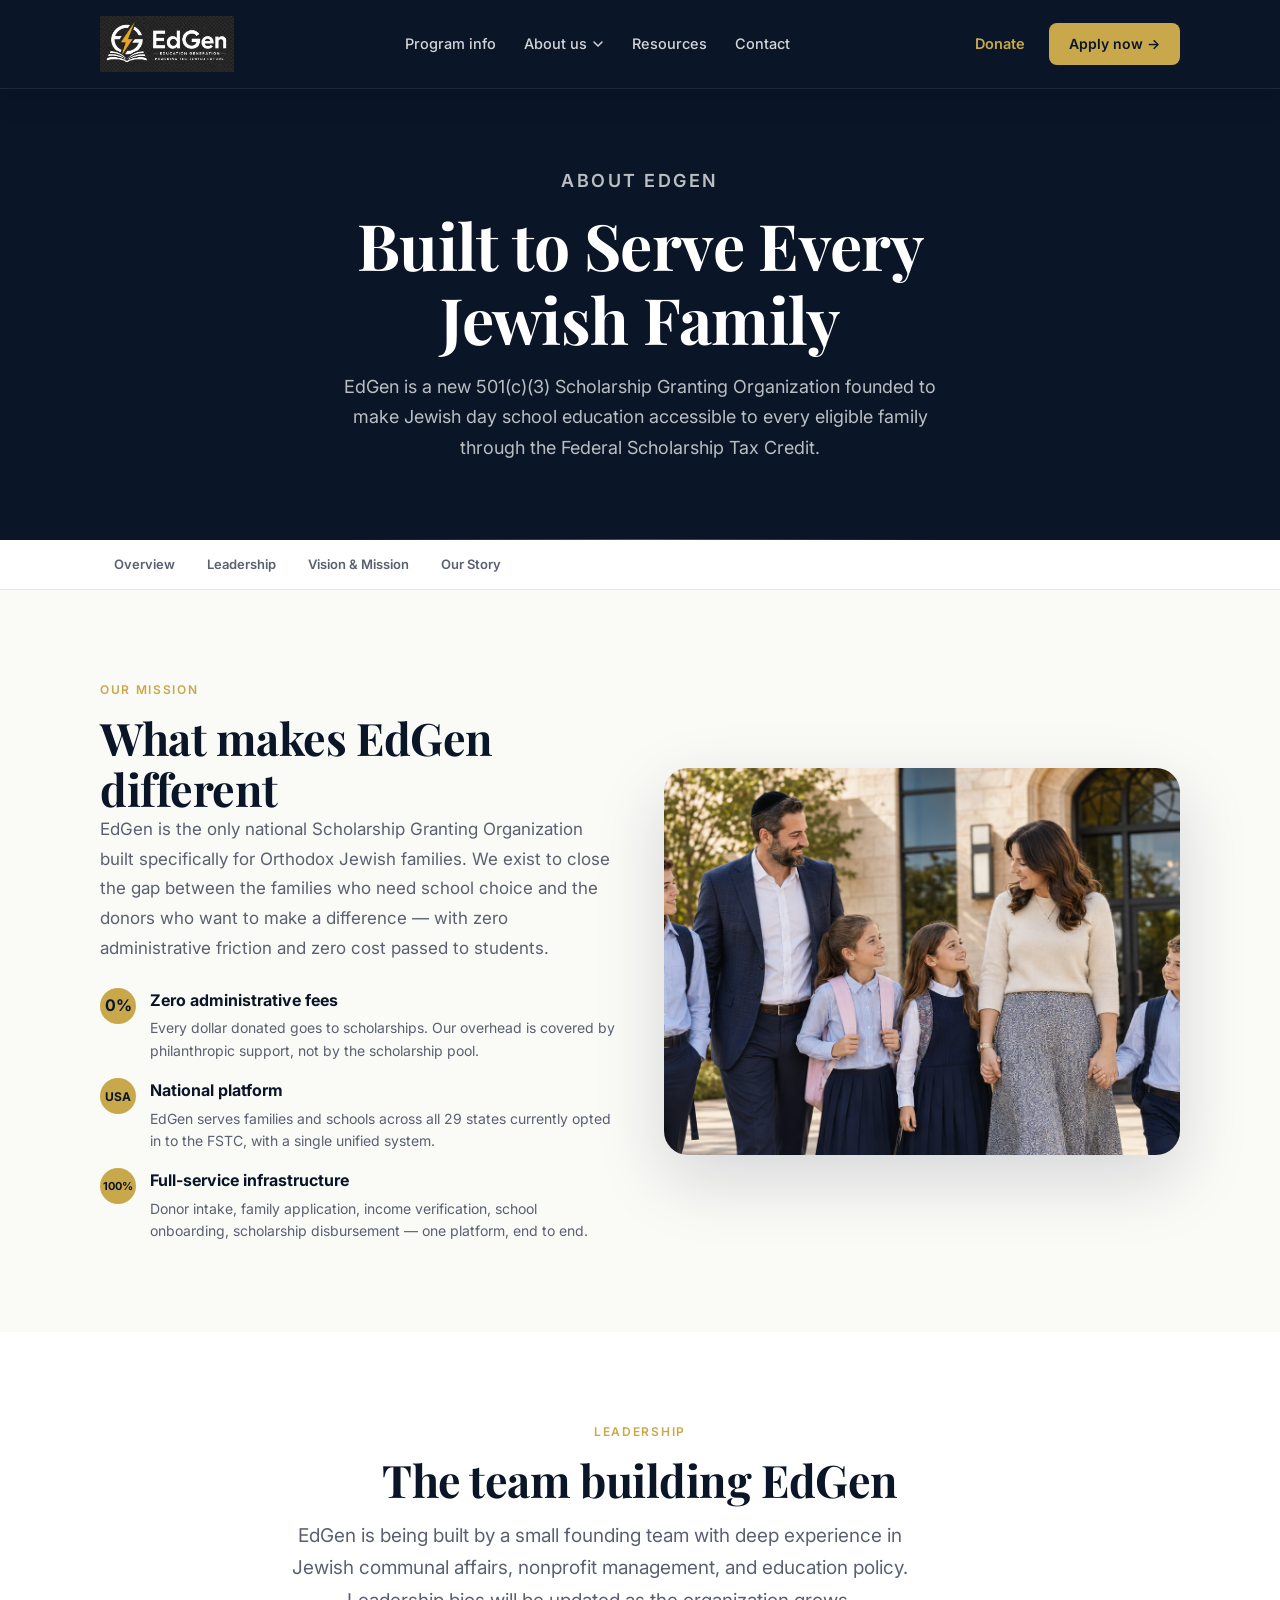
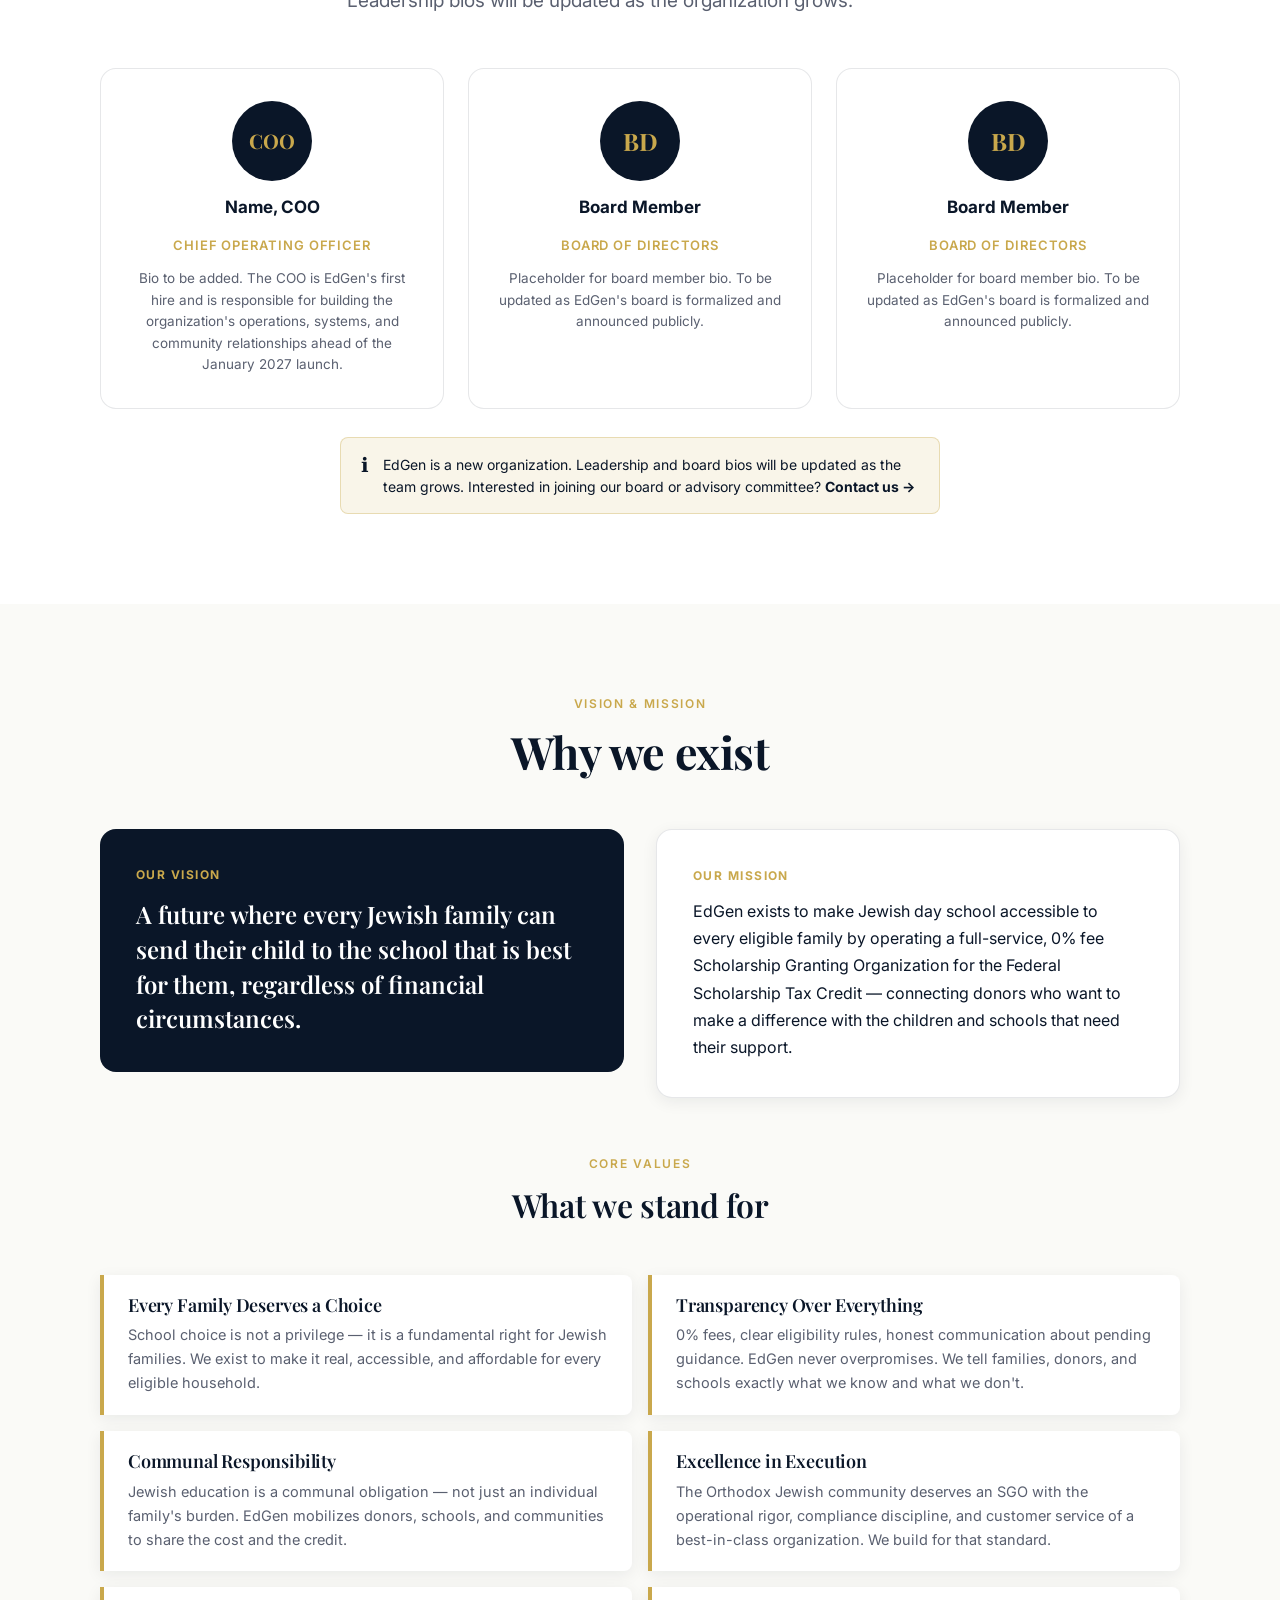
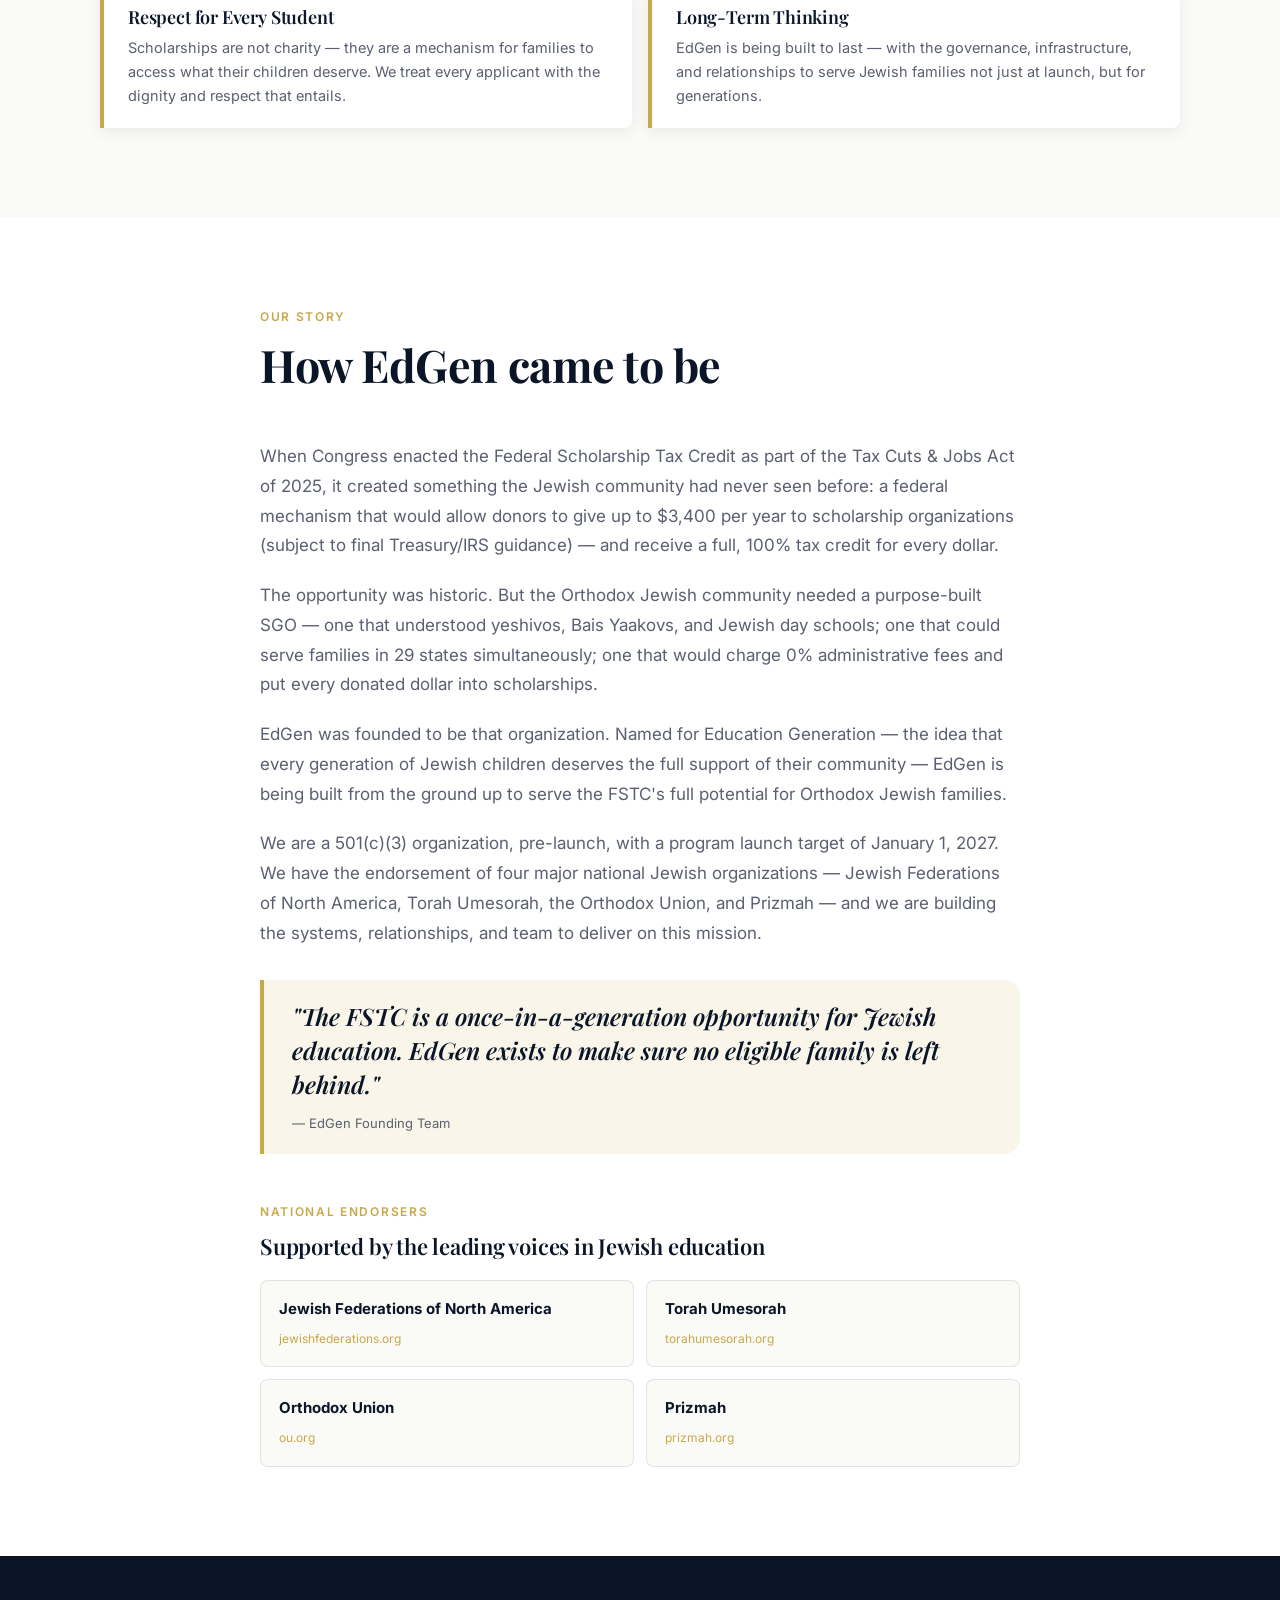
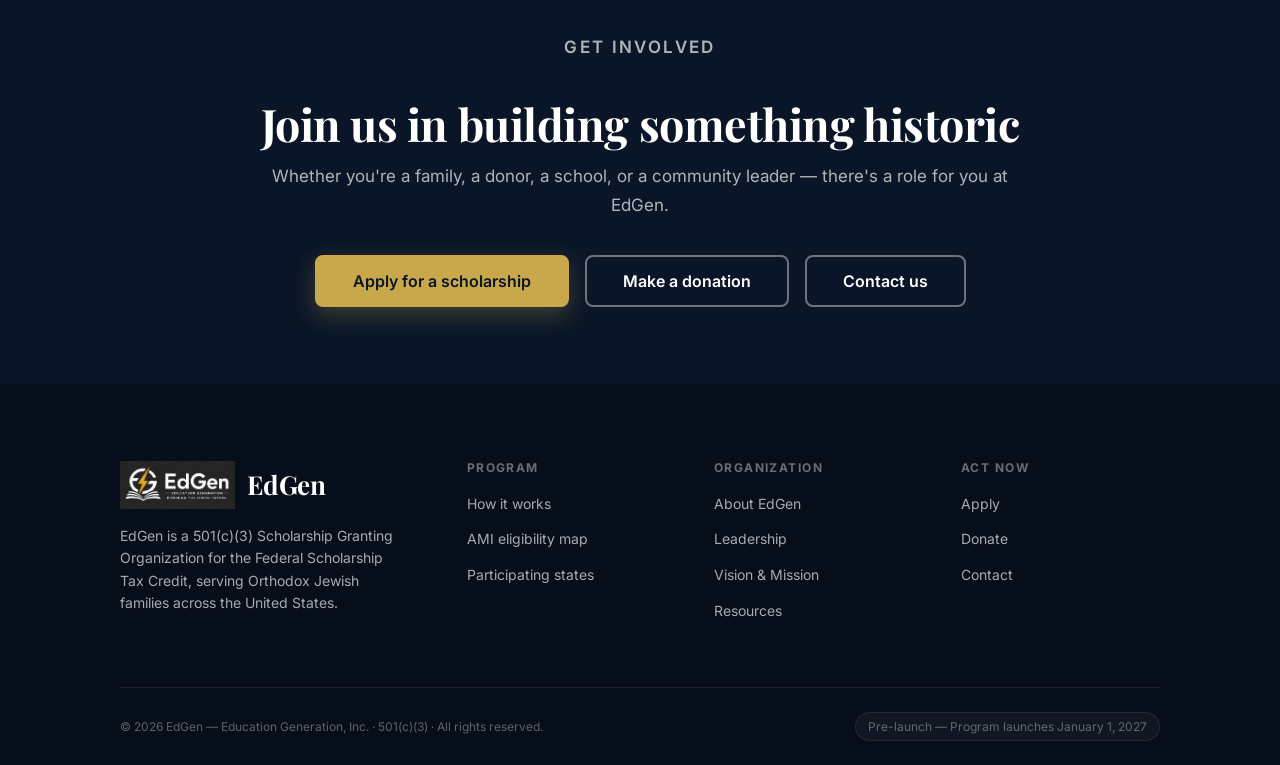
==== commit 622980de: "Use edgen-logo-white-flat.png in nav and footer, minimal CSS Co-Authored-By: Claude Sonnet 4.6 <nore" ====
--- a/about.html
+++ b/about.html
@@ -25,7 +25,7 @@
   <header class="site-header">
     <div class="container site-header-inner">
       <a href="index.html" class="brand" aria-label="EdGen home">
-        <img class="brand-logo" src="edgen-logo-nav-white.png" alt="EdGen — Education Generation" />
+        <img class="brand-logo" src="edgen-logo-white-flat.png" alt="EdGen — Education Generation" />
       </a>
       <nav class="nav" aria-label="Primary navigation">
         <a href="program.html" class="nav-link">Program info</a>
@@ -306,7 +306,7 @@
       <div class="footer-inner">
         <div class="footer-brand-col">
           <a href="index.html" class="footer-brand-link" aria-label="EdGen home">
-          <img class="footer-logo" src="edgen-logo-icon-white.png" alt="" aria-hidden="true" />
+          <img class="footer-logo" src="edgen-logo-white-flat.png" alt="" aria-hidden="true" />
           <span class="footer-brand-name">EdGen</span>
         </a>
           <p class="footer-tagline">EdGen is a 501(c)(3) Scholarship Granting Organization for the Federal Scholarship Tax Credit, serving Orthodox Jewish families across the United States.</p>
--- a/styles.css
+++ b/styles.css
@@ -108,7 +108,7 @@
 }
 
 .brand { display: flex; align-items: center; flex-shrink: 0; }
-.brand-logo { height: 56px; width: auto; display: block; background: none; border: none; }
+.brand-logo { height: 56px; width: auto; }
 
 /* Primary nav */
 .nav {
@@ -1227,7 +1227,7 @@
   padding-bottom: clamp(48px, 5vw, 72px);
 }
 .footer-brand-col { display: flex; flex-direction: column; gap: 16px; }
-.footer-logo { height: 48px; width: auto; display: block; background: none; border: none; }
+.footer-logo { height: 48px; width: auto; }
 .footer-brand-link { display: inline-flex; align-items: center; gap: 12px; text-decoration: none; }
 .footer-brand-name { font-family: var(--font-heading); font-size: 26px; font-weight: 700; color: white; letter-spacing: -0.01em; line-height: 1; }
 .footer-tagline { font-size: 14px; line-height: 1.6; max-width: 280px; }
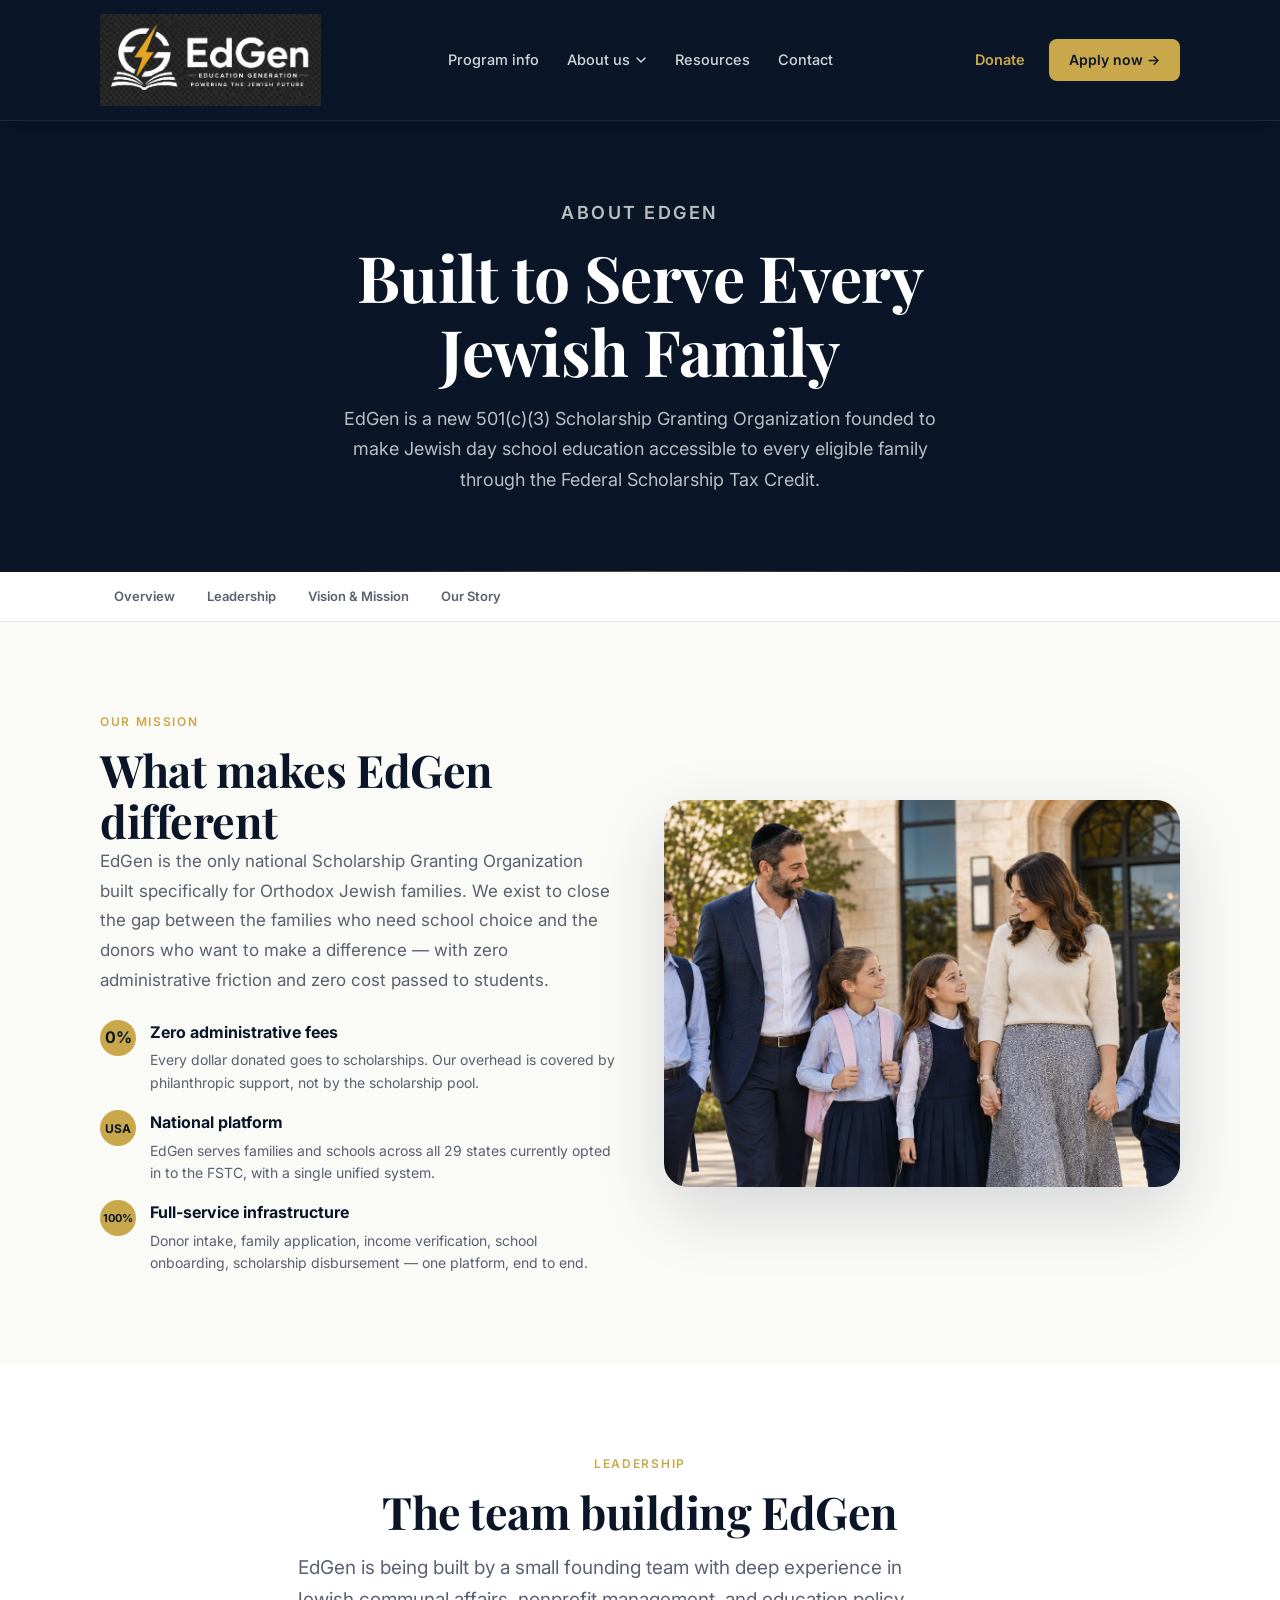
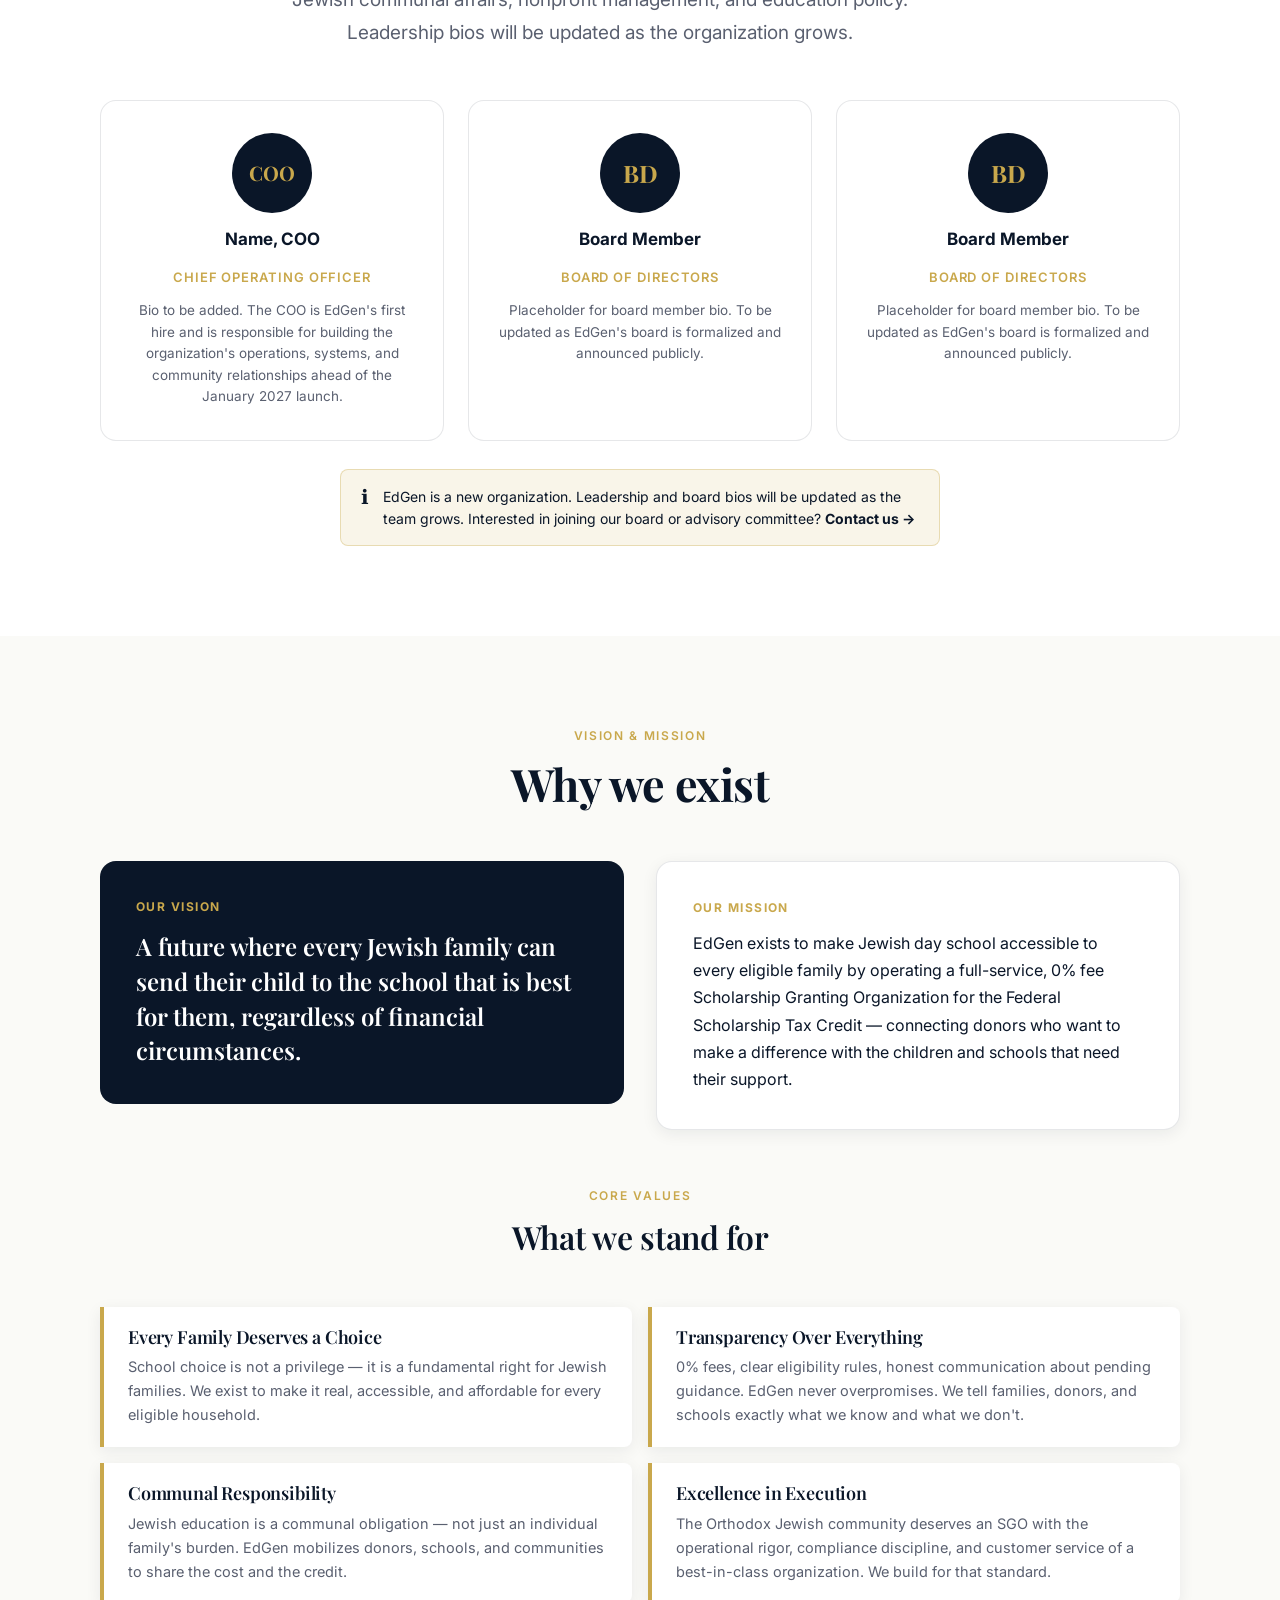
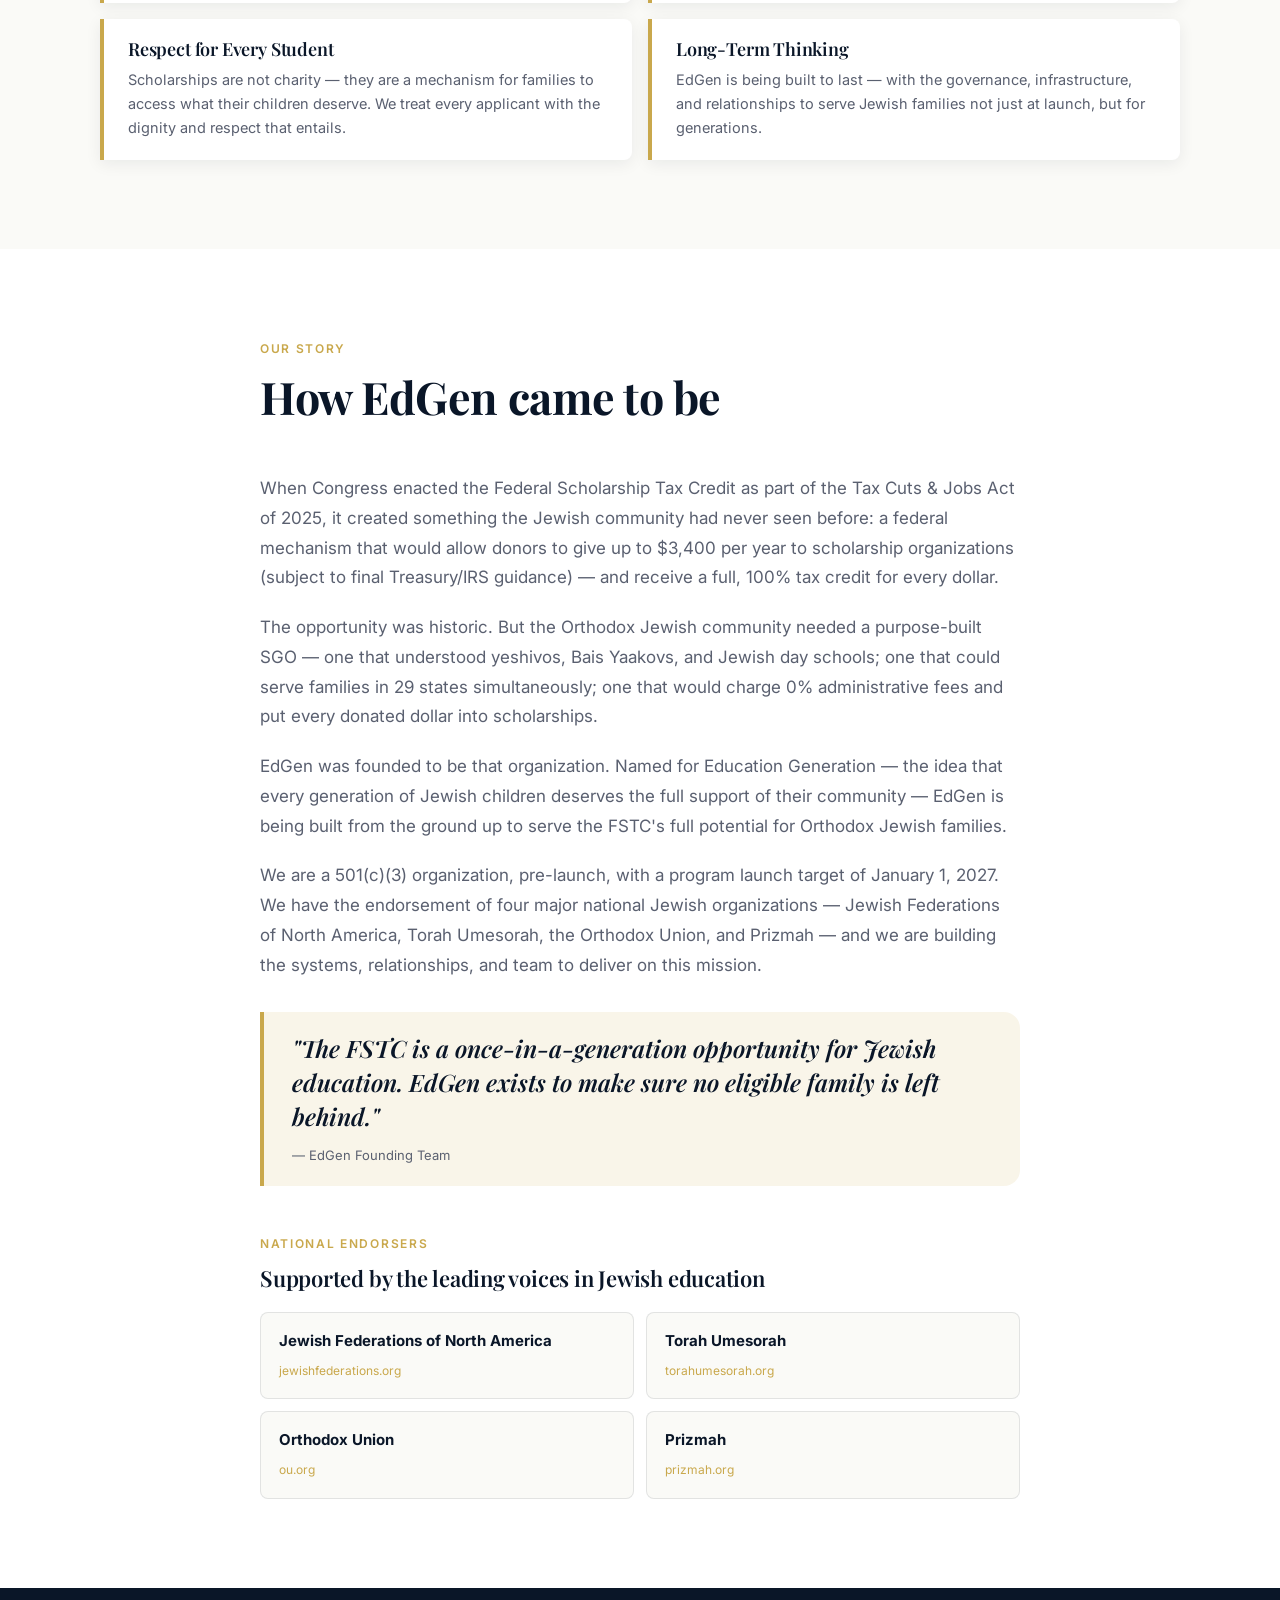
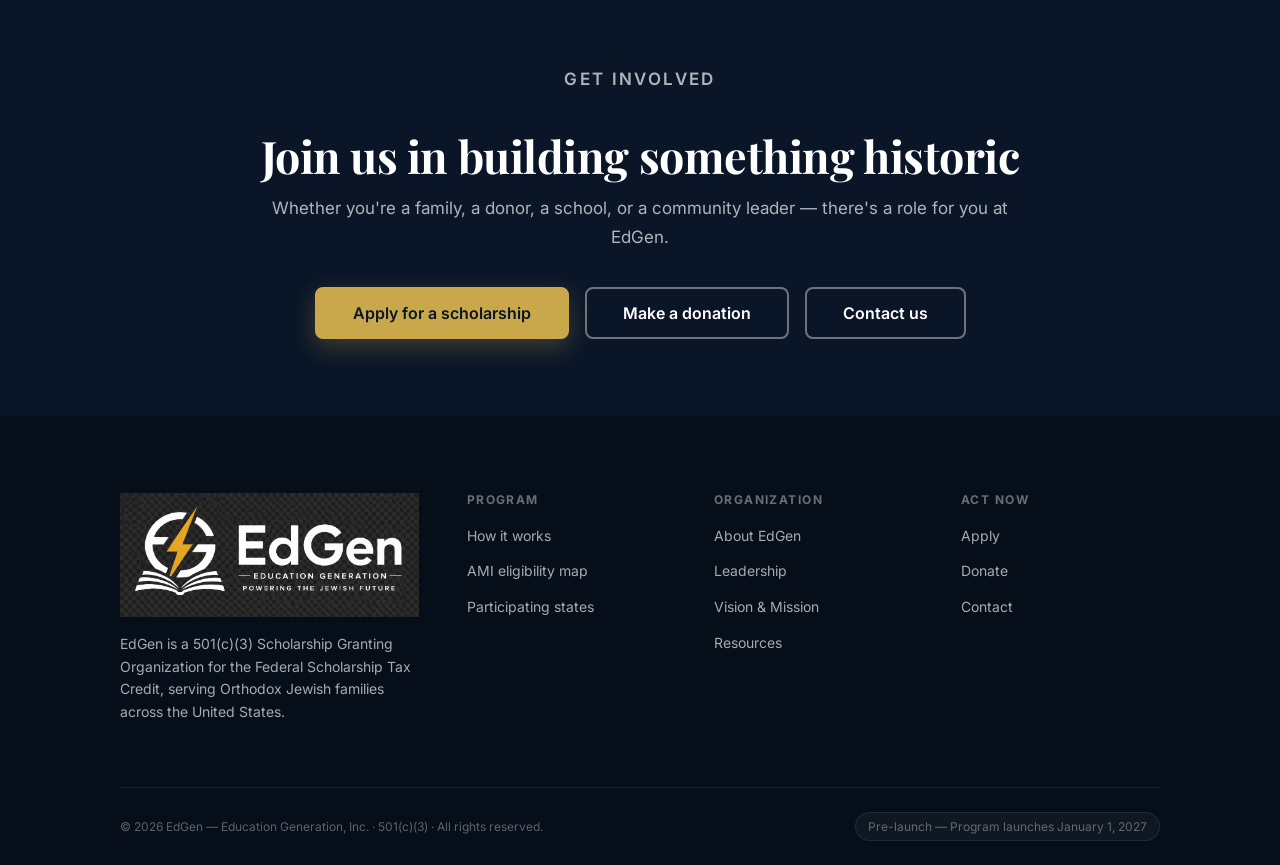
==== commit ba997977: "Nav logo 92px/120px bar, footer logo fills column, remove EdGen span Co-Authored-By: Claude Sonnet 4" ====
--- a/about.html
+++ b/about.html
@@ -79,7 +79,7 @@
     </div>
 
     <!-- Sub-navigation -->
-    <div style="background:var(--white);border-bottom:1px solid var(--border);position:sticky;top:88px;z-index:50;">
+    <div style="background:var(--white);border-bottom:1px solid var(--border);position:sticky;top:120px;z-index:50;">
       <div class="container">
         <nav style="display:flex;gap:4px;overflow-x:auto;padding:4px 0;" aria-label="About sections">
           <a href="#overview" style="display:inline-block;padding:10px 14px;font-size:13px;font-weight:600;color:var(--muted);white-space:nowrap;border-radius:6px;">Overview</a>
@@ -306,8 +306,7 @@
       <div class="footer-inner">
         <div class="footer-brand-col">
           <a href="index.html" class="footer-brand-link" aria-label="EdGen home">
-          <img class="footer-logo" src="edgen-logo-white-flat.png" alt="" aria-hidden="true" />
-          <span class="footer-brand-name">EdGen</span>
+          <img class="footer-logo" src="edgen-logo-white-flat.png" alt="EdGen — Education Generation" />
         </a>
           <p class="footer-tagline">EdGen is a 501(c)(3) Scholarship Granting Organization for the Federal Scholarship Tax Credit, serving Orthodox Jewish families across the United States.</p>
         </div>
--- a/styles.css
+++ b/styles.css
@@ -104,11 +104,11 @@
   align-items: center;
   justify-content: space-between;
   gap: 24px;
-  height: 88px;
+  height: 120px;
 }
 
 .brand { display: flex; align-items: center; flex-shrink: 0; }
-.brand-logo { height: 56px; width: auto; }
+.brand-logo { height: 92px; width: auto; }
 
 /* Primary nav */
 .nav {
@@ -1227,10 +1227,9 @@
   padding-bottom: clamp(48px, 5vw, 72px);
 }
 .footer-brand-col { display: flex; flex-direction: column; gap: 16px; }
-.footer-logo { height: 48px; width: auto; }
-.footer-brand-link { display: inline-flex; align-items: center; gap: 12px; text-decoration: none; }
-.footer-brand-name { font-family: var(--font-heading); font-size: 26px; font-weight: 700; color: white; letter-spacing: -0.01em; line-height: 1; }
-.footer-tagline { font-size: 14px; line-height: 1.6; max-width: 280px; }
+.footer-logo { width: 100%; height: auto; }
+.footer-brand-link { display: block; text-decoration: none; }
+.footer-tagline { font-size: 14px; line-height: 1.6; }
 .footer-col h4 {
   font-family: var(--font-body);
   font-size: 12px;
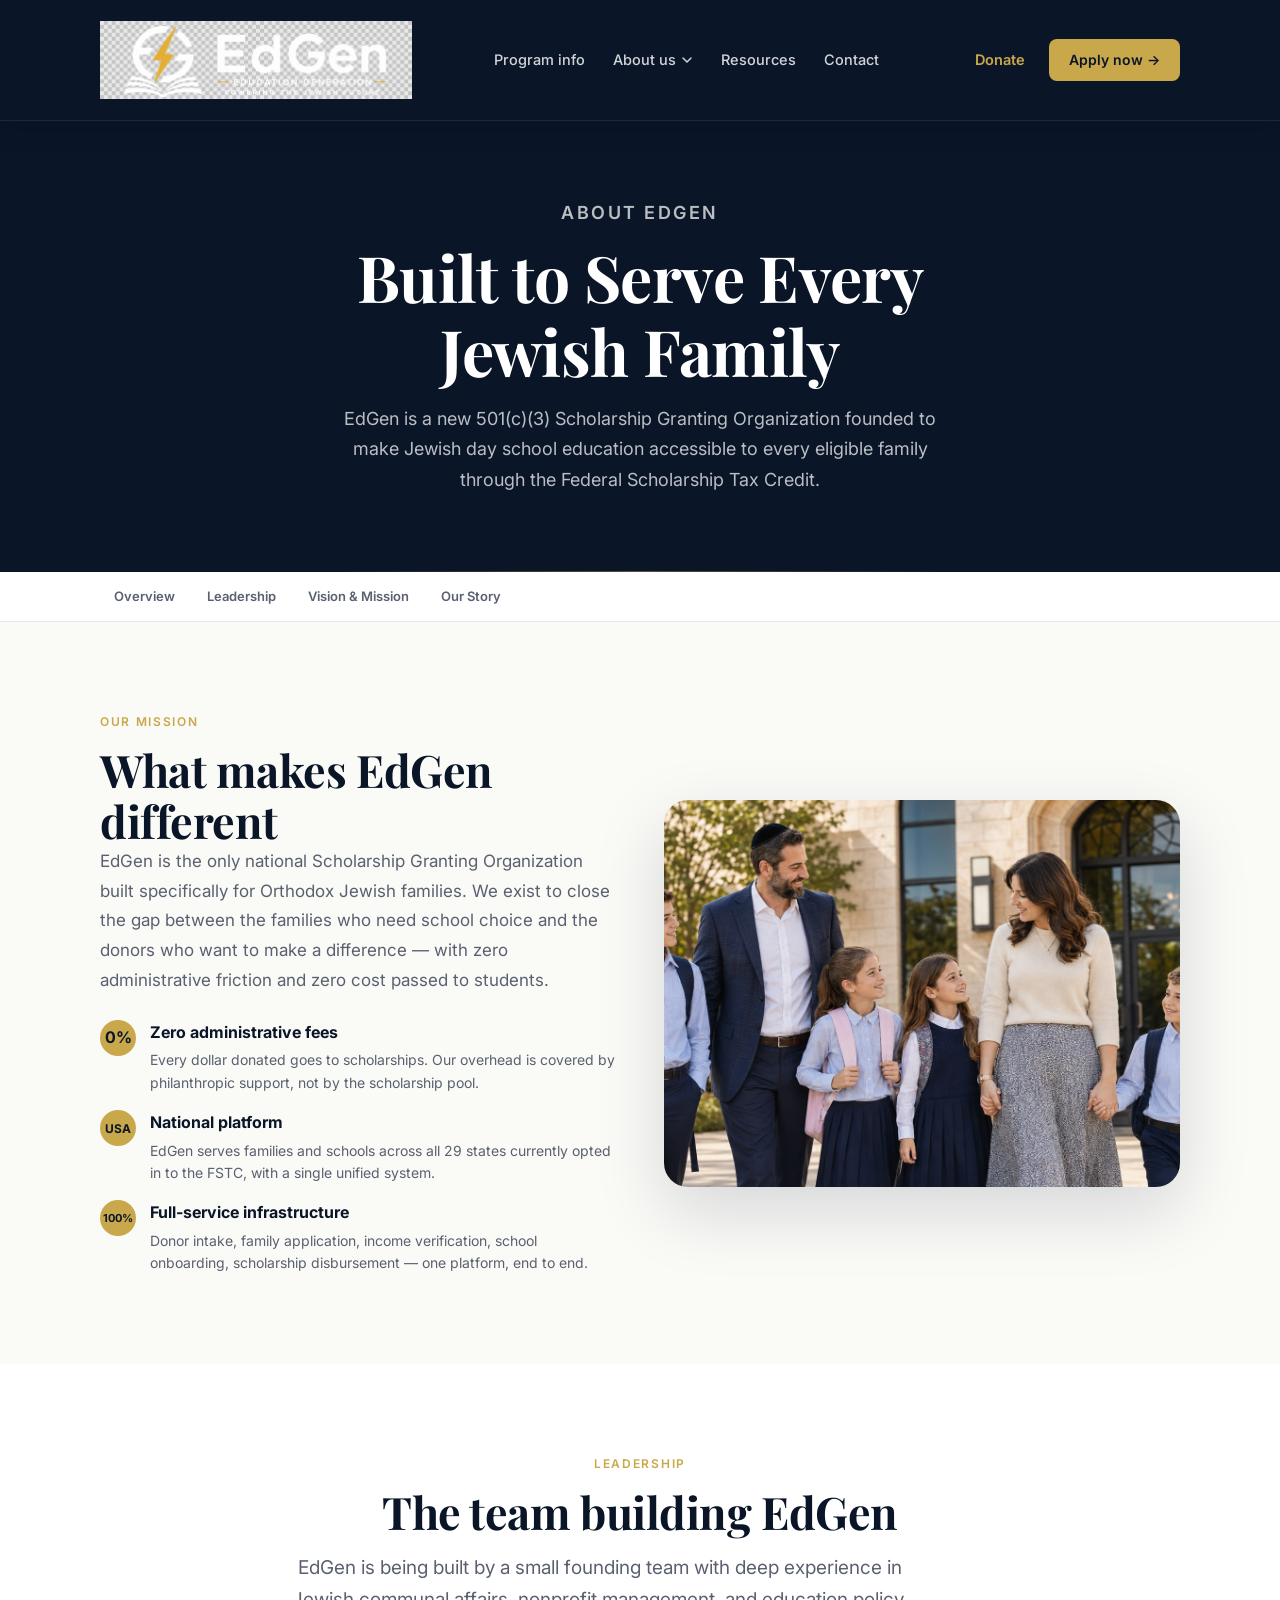
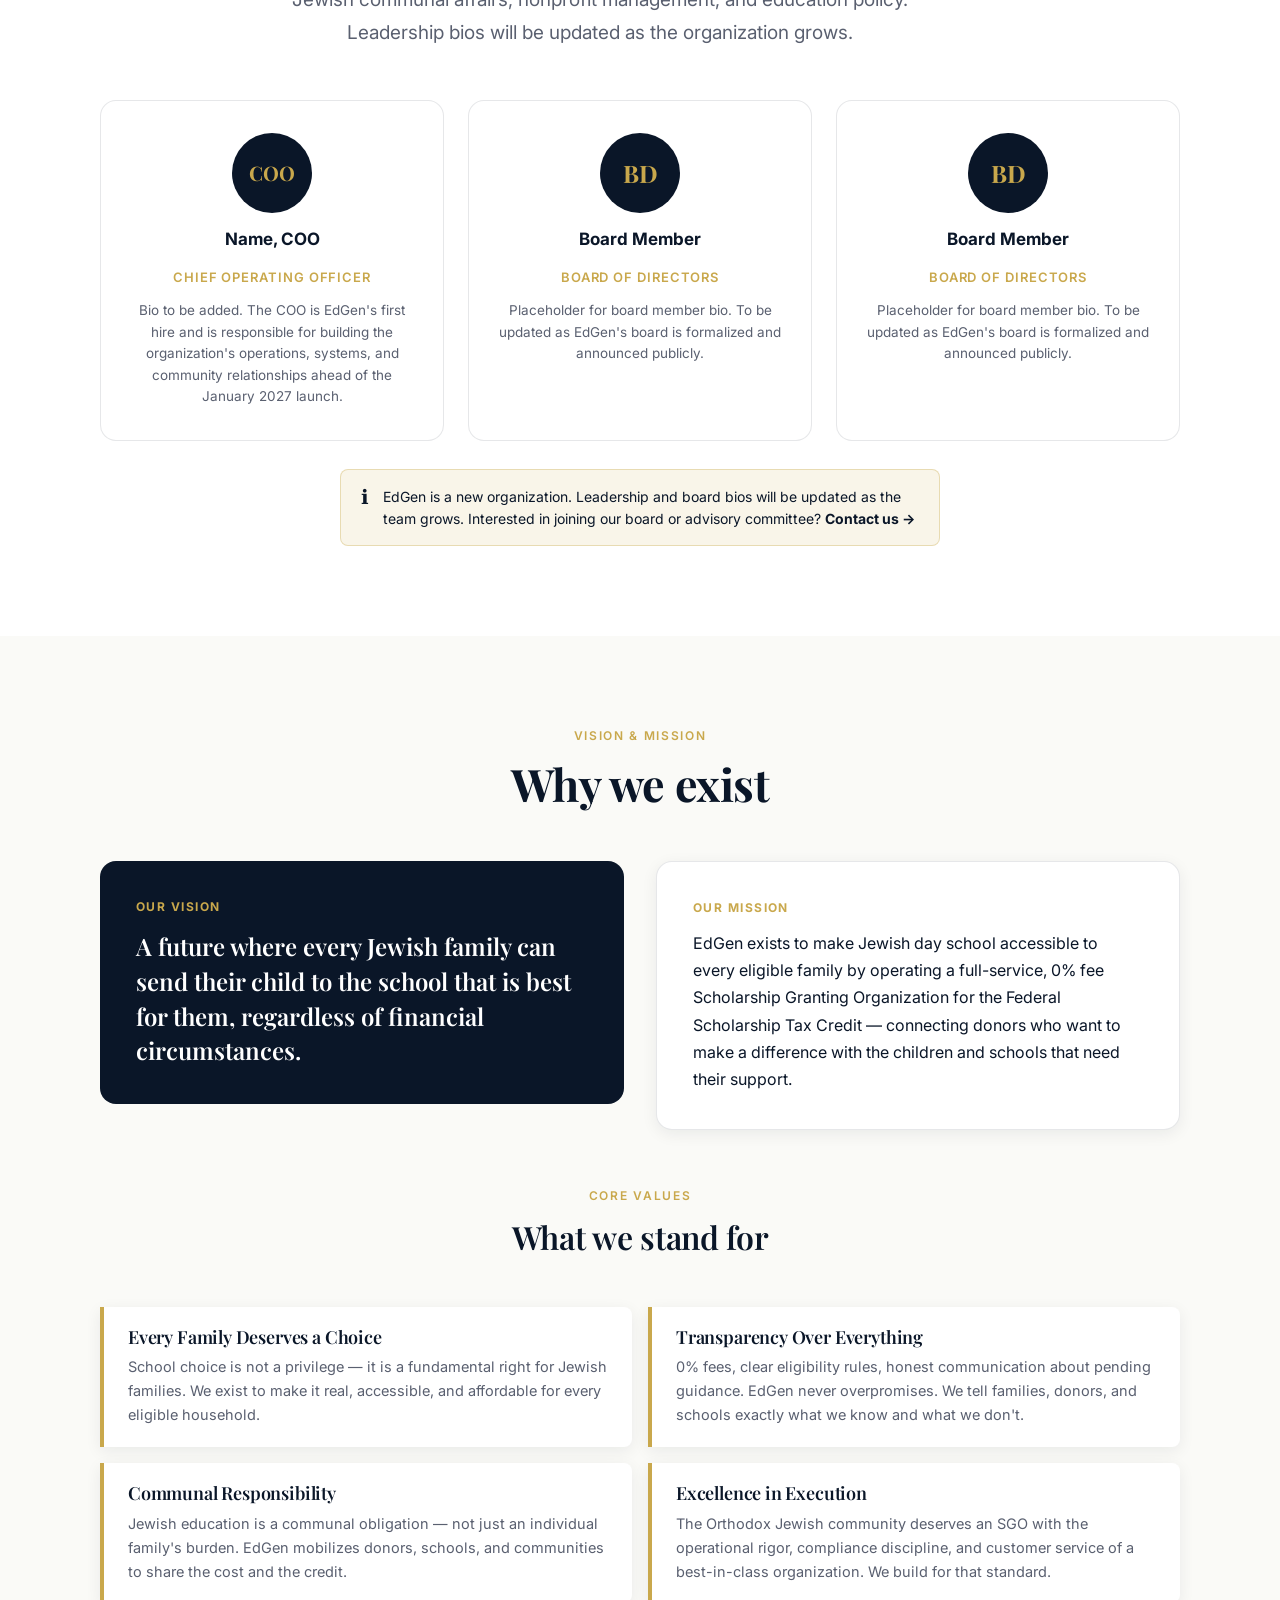
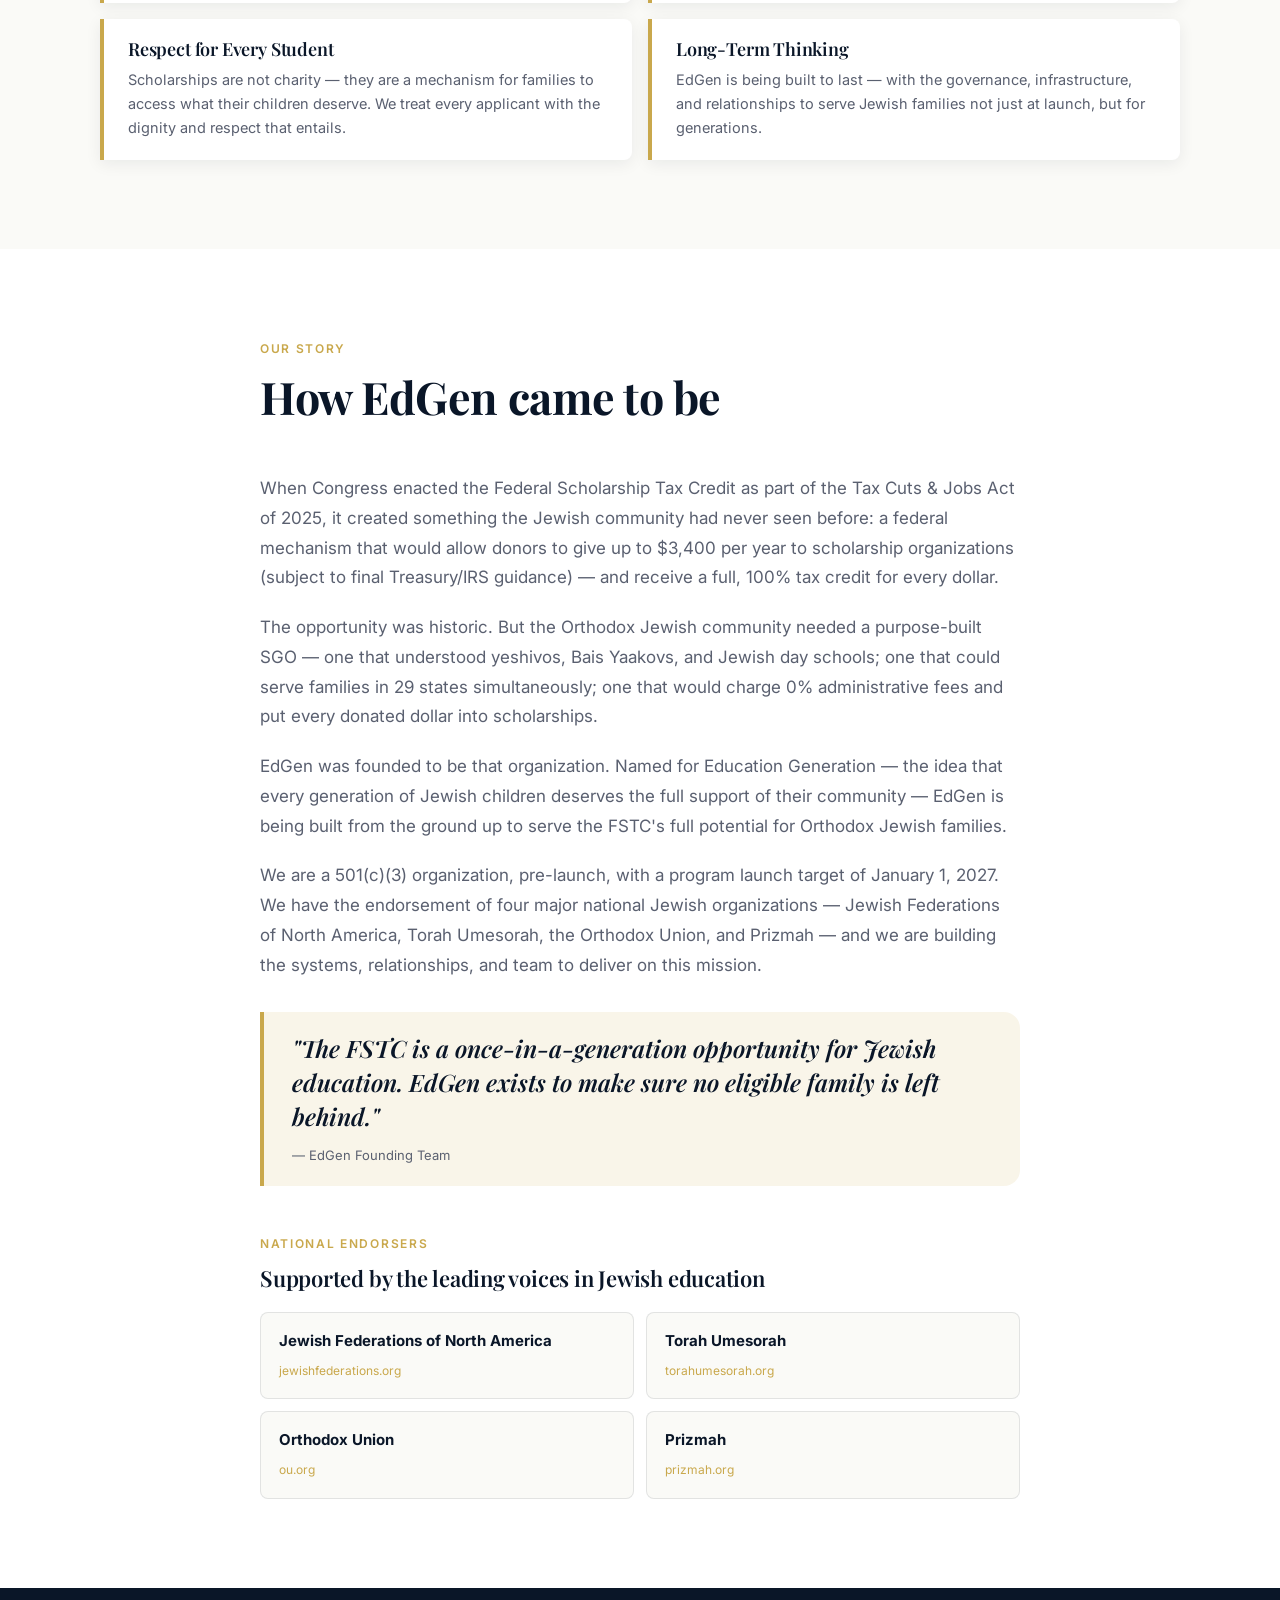
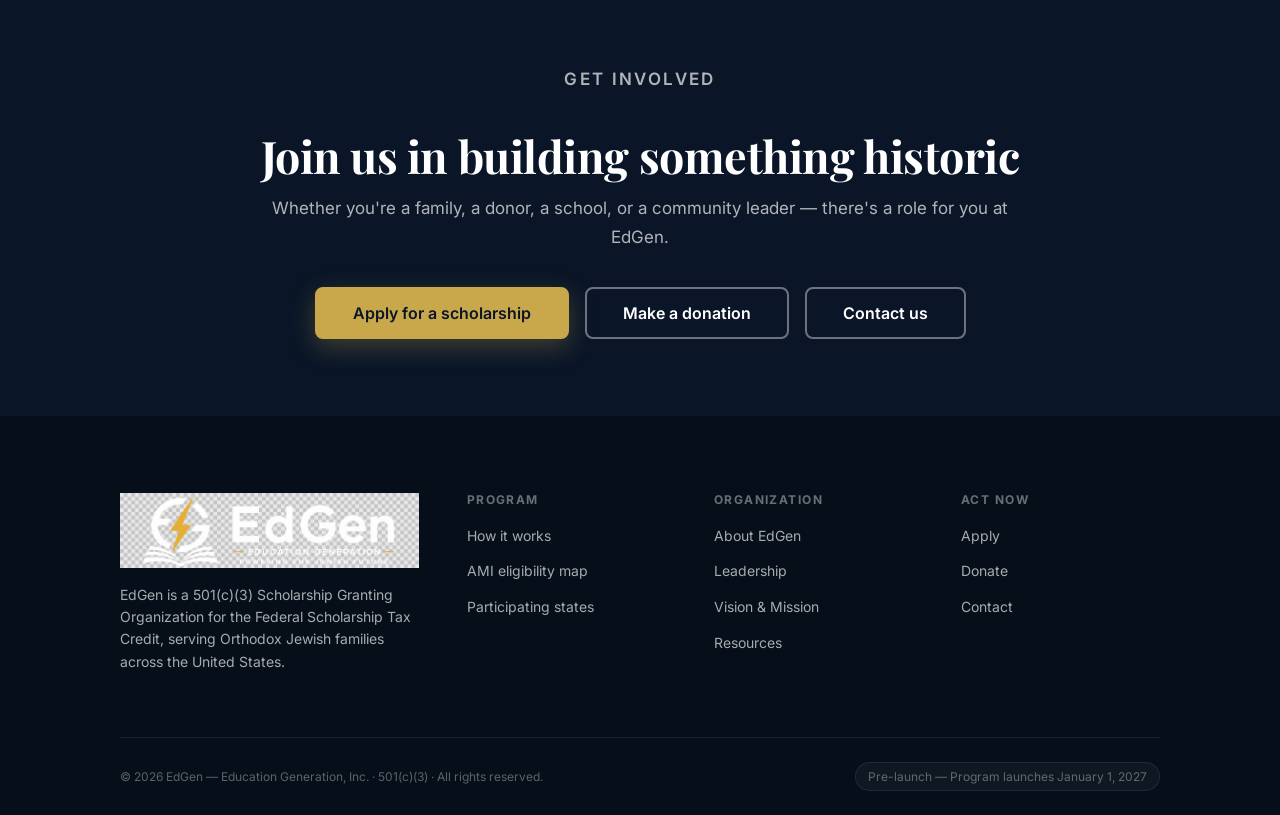
==== commit e81440a2: "Use transparent logo in nav+footer, nav logo width matches footer (312px) Co-Authored-By: Claude Son" ====
--- a/about.html
+++ b/about.html
@@ -25,7 +25,7 @@
   <header class="site-header">
     <div class="container site-header-inner">
       <a href="index.html" class="brand" aria-label="EdGen home">
-        <img class="brand-logo" src="edgen-logo-white-flat.png" alt="EdGen — Education Generation" />
+        <img class="brand-logo" src="edgen-logo-white-transparent.png" alt="EdGen — Education Generation" />
       </a>
       <nav class="nav" aria-label="Primary navigation">
         <a href="program.html" class="nav-link">Program info</a>
@@ -306,7 +306,7 @@
       <div class="footer-inner">
         <div class="footer-brand-col">
           <a href="index.html" class="footer-brand-link" aria-label="EdGen home">
-          <img class="footer-logo" src="edgen-logo-white-flat.png" alt="EdGen — Education Generation" />
+          <img class="footer-logo" src="edgen-logo-white-transparent.png" alt="EdGen — Education Generation" />
         </a>
           <p class="footer-tagline">EdGen is a 501(c)(3) Scholarship Granting Organization for the Federal Scholarship Tax Credit, serving Orthodox Jewish families across the United States.</p>
         </div>
--- a/styles.css
+++ b/styles.css
@@ -108,7 +108,7 @@
 }
 
 .brand { display: flex; align-items: center; flex-shrink: 0; }
-.brand-logo { height: 92px; width: auto; }
+.brand-logo { width: 312px; height: auto; }
 
 /* Primary nav */
 .nav {
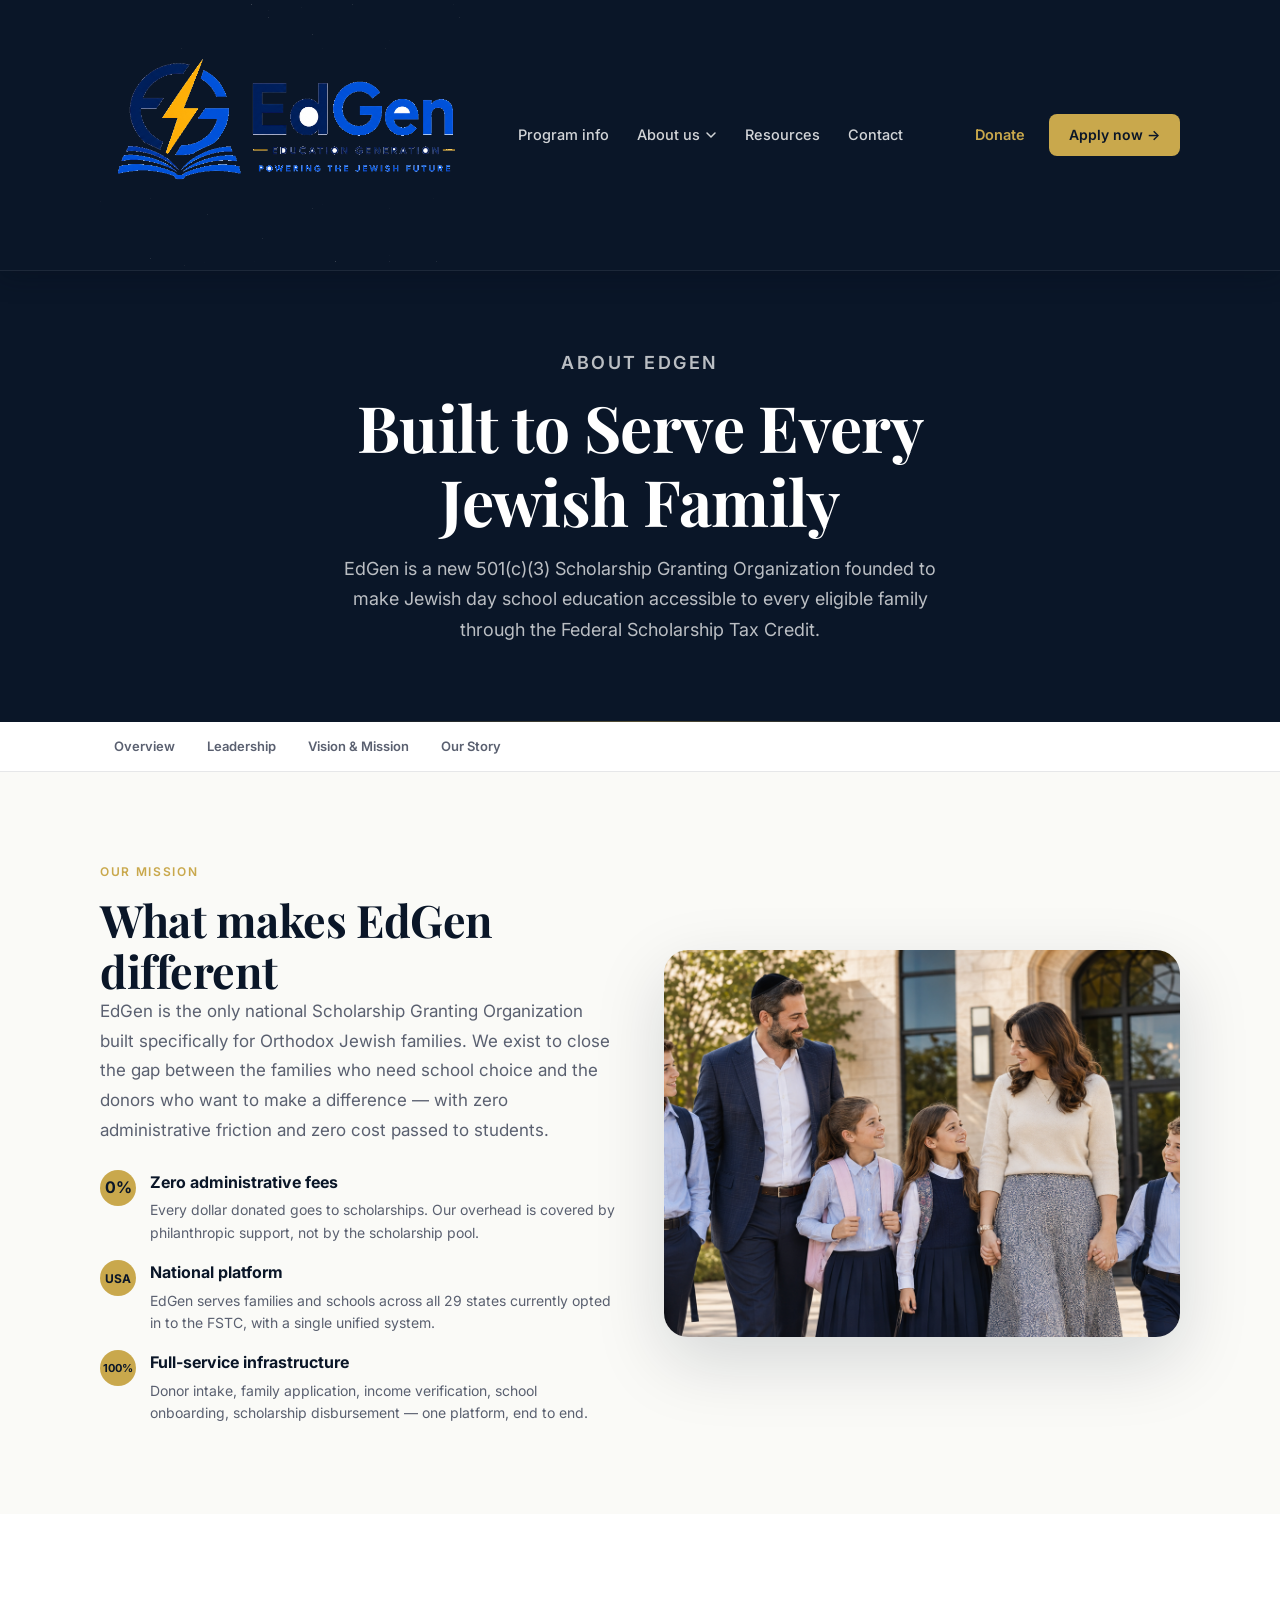
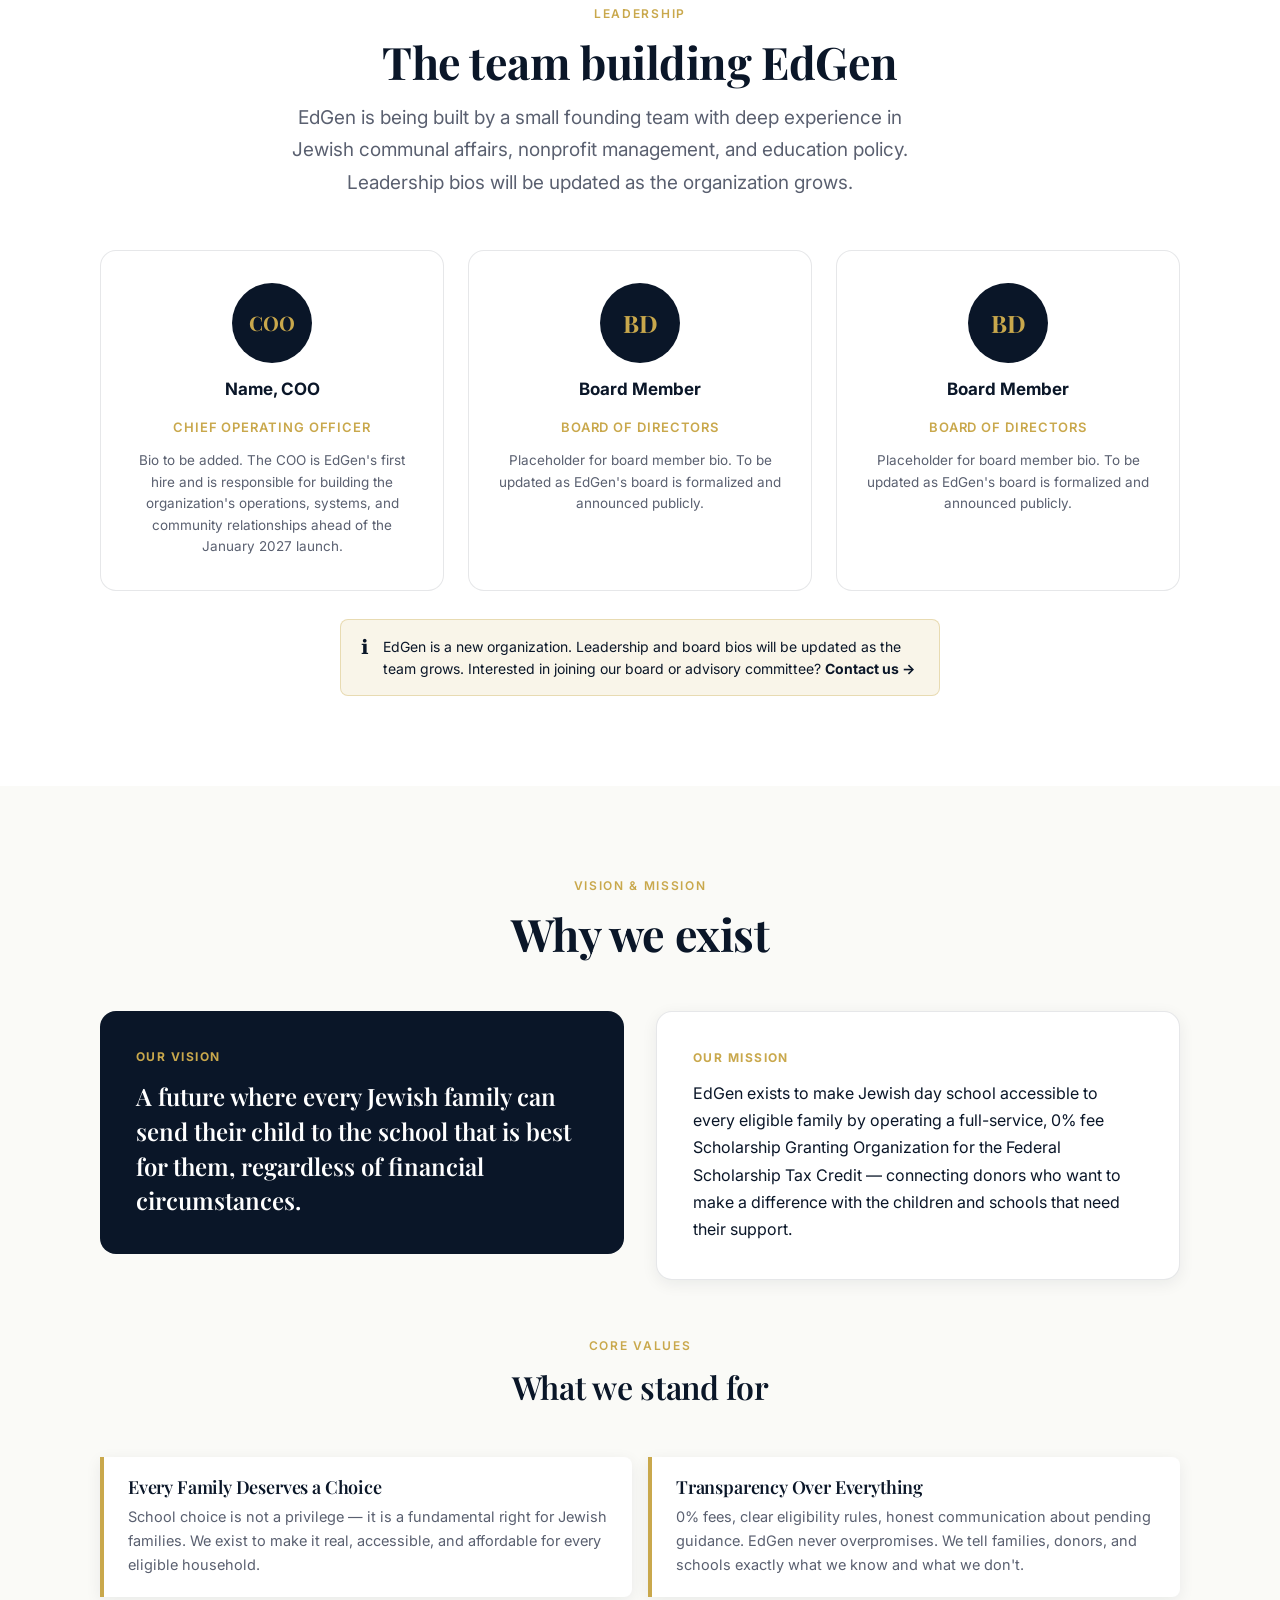
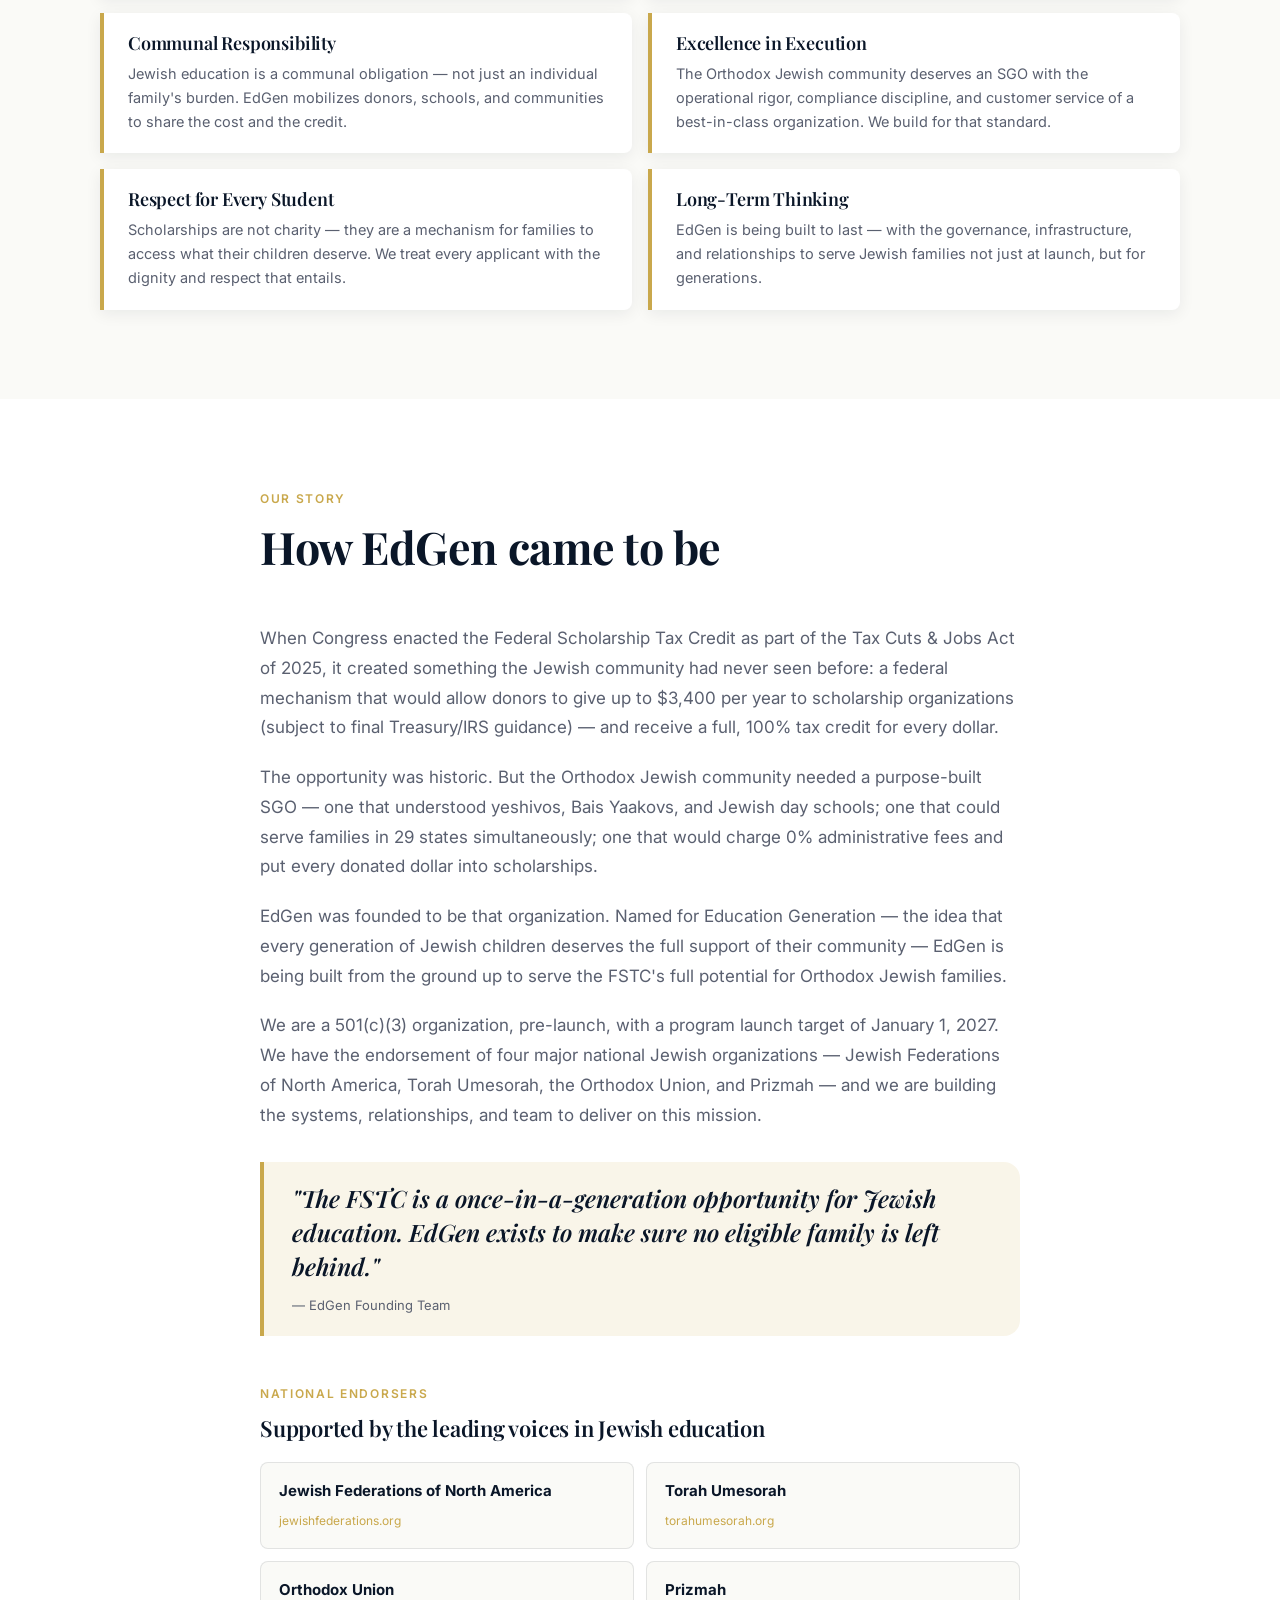
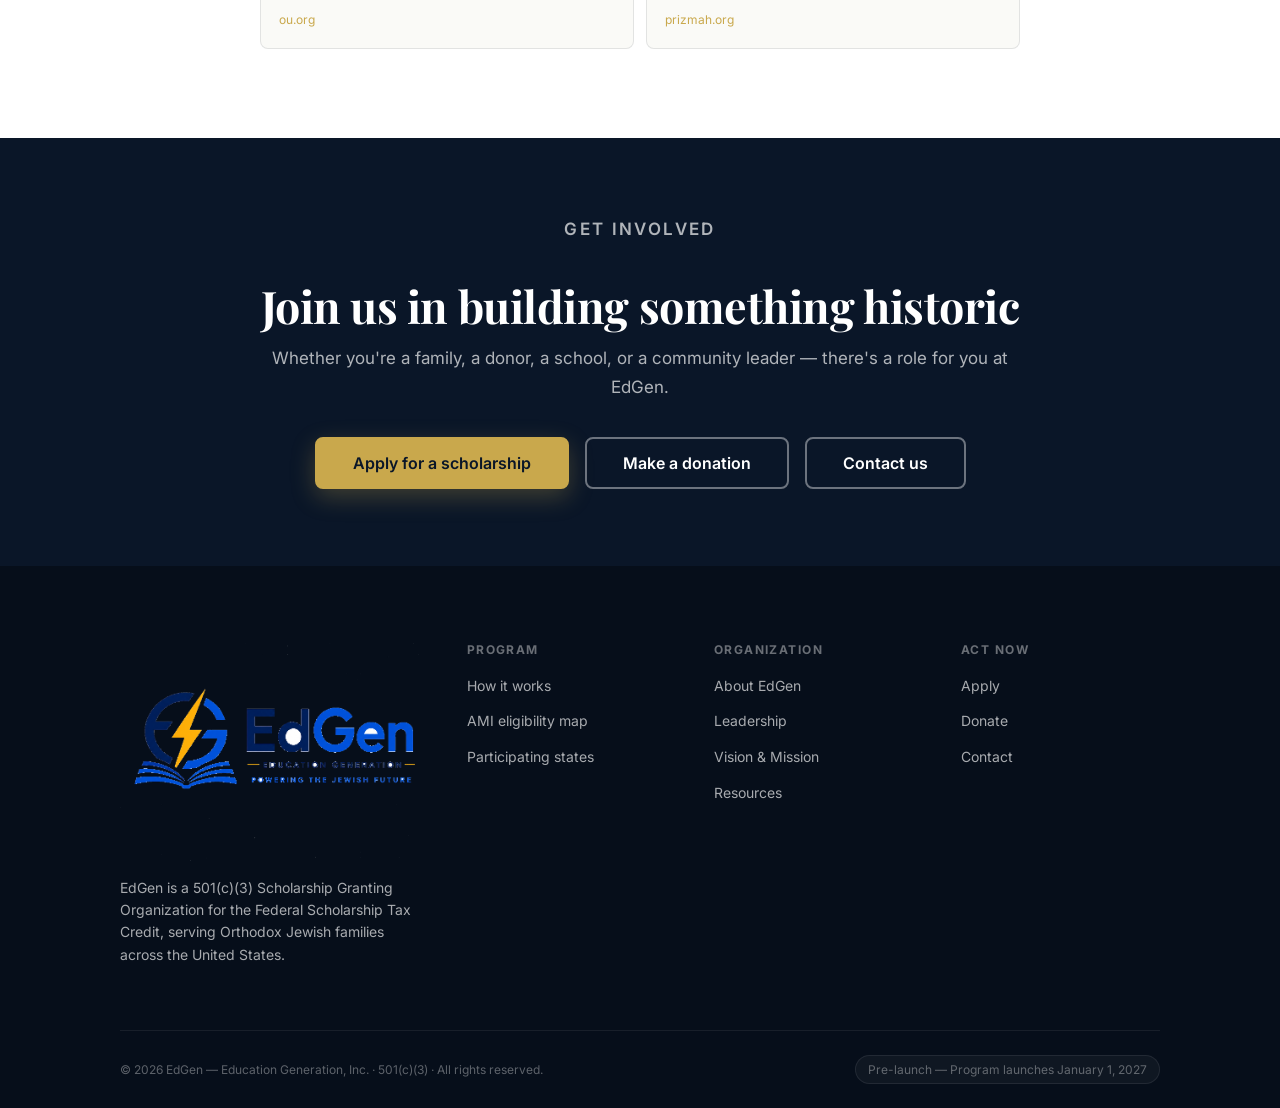
==== commit ac2b1fc7: "Remove white background from logo, use edgen-logo-final.png on all 7 pages, adjust nav height to 270" ====
--- a/about.html
+++ b/about.html
@@ -25,7 +25,7 @@
   <header class="site-header">
     <div class="container site-header-inner">
       <a href="index.html" class="brand" aria-label="EdGen home">
-        <img class="brand-logo" src="edgen-logo-white-transparent.png" alt="EdGen — Education Generation" />
+        <img class="brand-logo" src="edgen-logo-final.png" alt="EdGen — Education Generation" />
       </a>
       <nav class="nav" aria-label="Primary navigation">
         <a href="program.html" class="nav-link">Program info</a>
@@ -79,7 +79,7 @@
     </div>
 
     <!-- Sub-navigation -->
-    <div style="background:var(--white);border-bottom:1px solid var(--border);position:sticky;top:120px;z-index:50;">
+    <div style="background:var(--white);border-bottom:1px solid var(--border);position:sticky;top:270px;z-index:50;">
       <div class="container">
         <nav style="display:flex;gap:4px;overflow-x:auto;padding:4px 0;" aria-label="About sections">
           <a href="#overview" style="display:inline-block;padding:10px 14px;font-size:13px;font-weight:600;color:var(--muted);white-space:nowrap;border-radius:6px;">Overview</a>
@@ -306,7 +306,7 @@
       <div class="footer-inner">
         <div class="footer-brand-col">
           <a href="index.html" class="footer-brand-link" aria-label="EdGen home">
-          <img class="footer-logo" src="edgen-logo-white-transparent.png" alt="EdGen — Education Generation" />
+          <img class="footer-logo" src="edgen-logo-final.png" alt="EdGen — Education Generation" />
         </a>
           <p class="footer-tagline">EdGen is a 501(c)(3) Scholarship Granting Organization for the Federal Scholarship Tax Credit, serving Orthodox Jewish families across the United States.</p>
         </div>
--- a/styles.css
+++ b/styles.css
@@ -104,11 +104,11 @@
   align-items: center;
   justify-content: space-between;
   gap: 24px;
-  height: 120px;
+  height: 270px;
 }
 
 .brand { display: flex; align-items: center; flex-shrink: 0; }
-.brand-logo { width: 312px; height: auto; }
+.brand-logo { width: 360px; height: auto; }
 
 /* Primary nav */
 .nav {
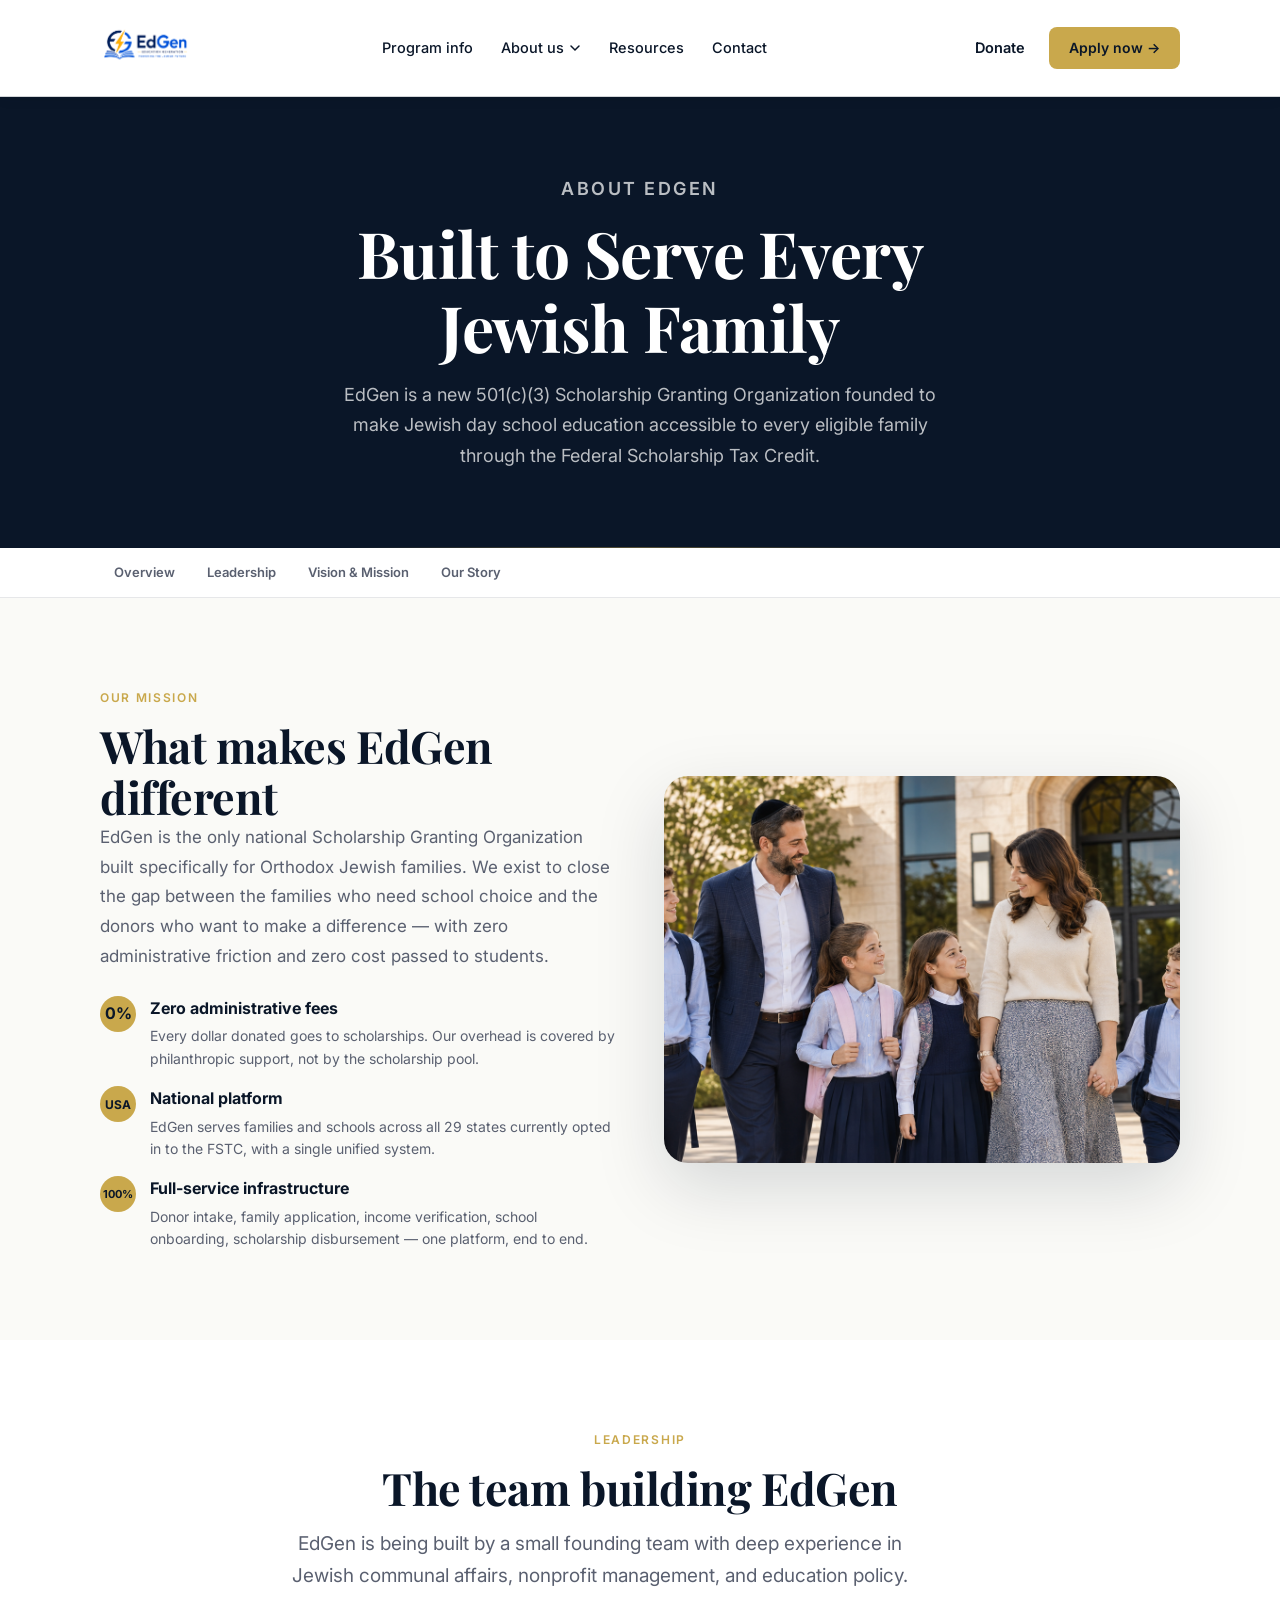
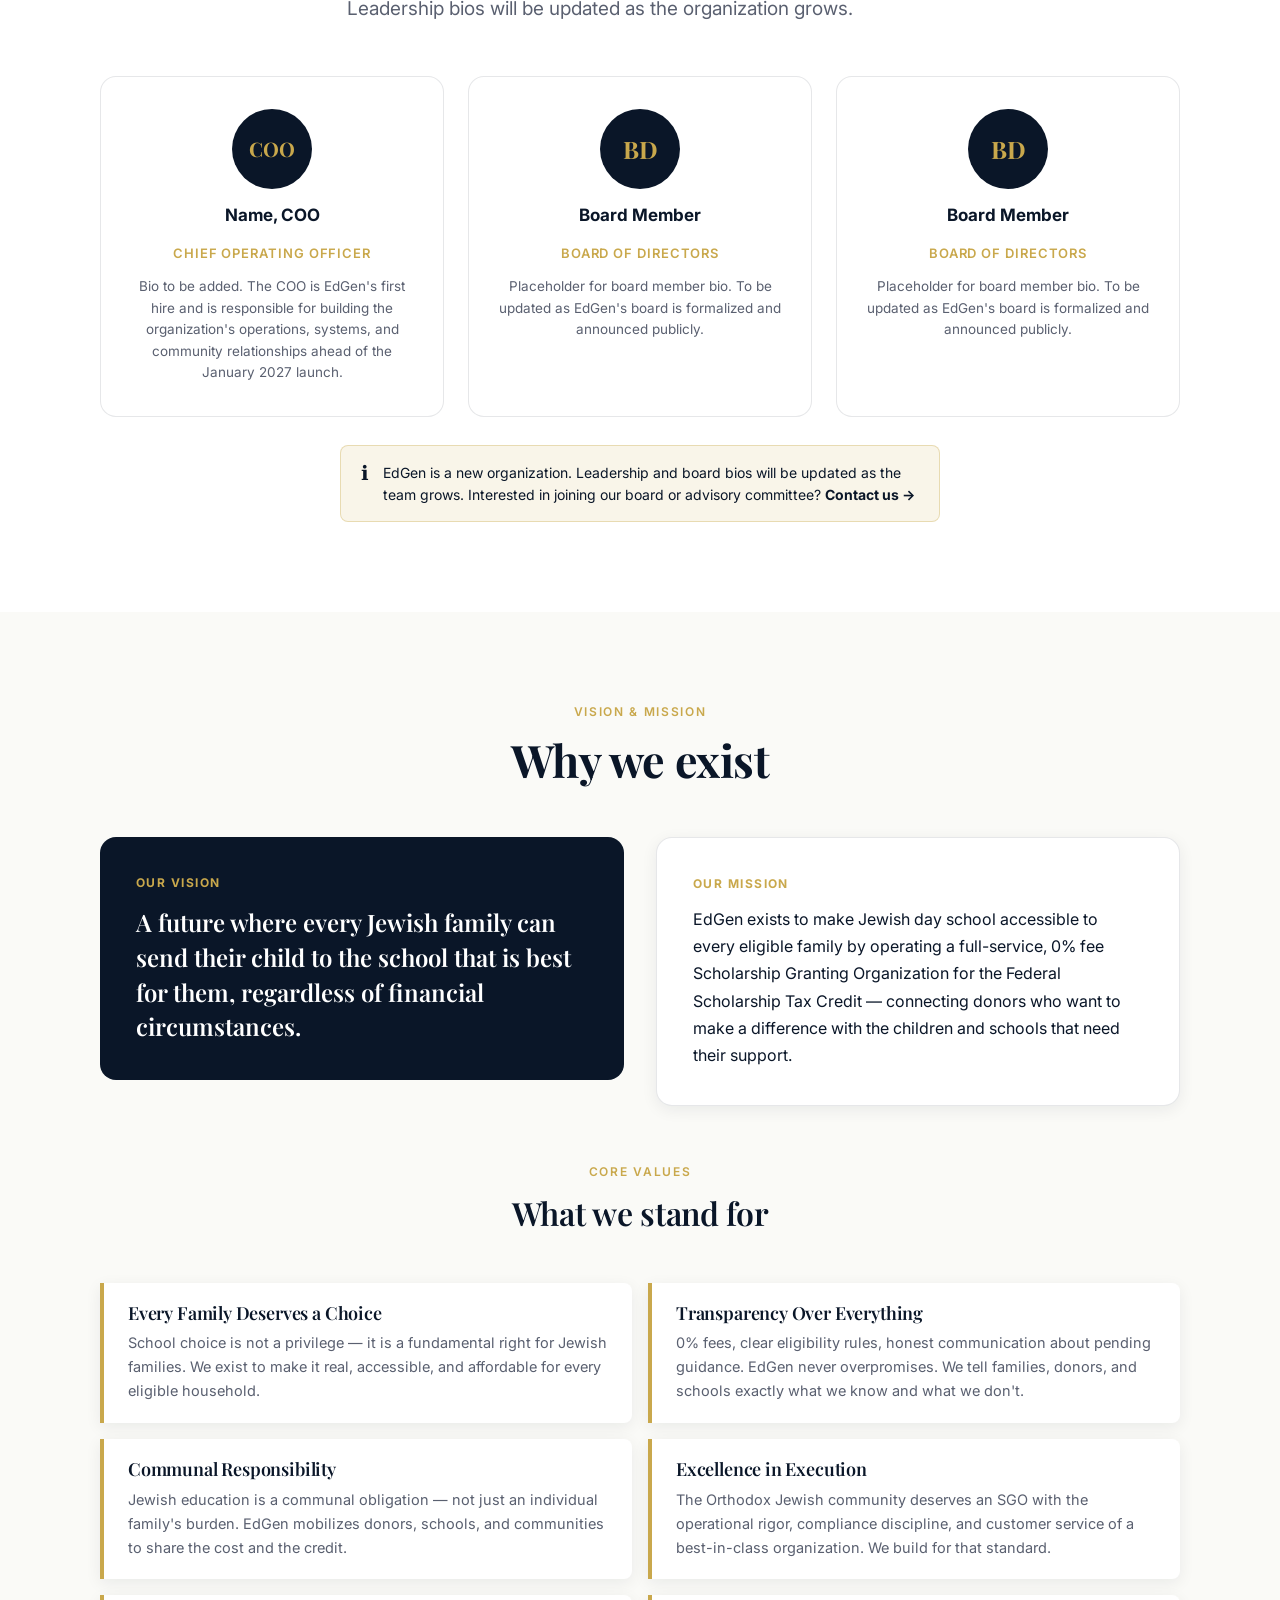
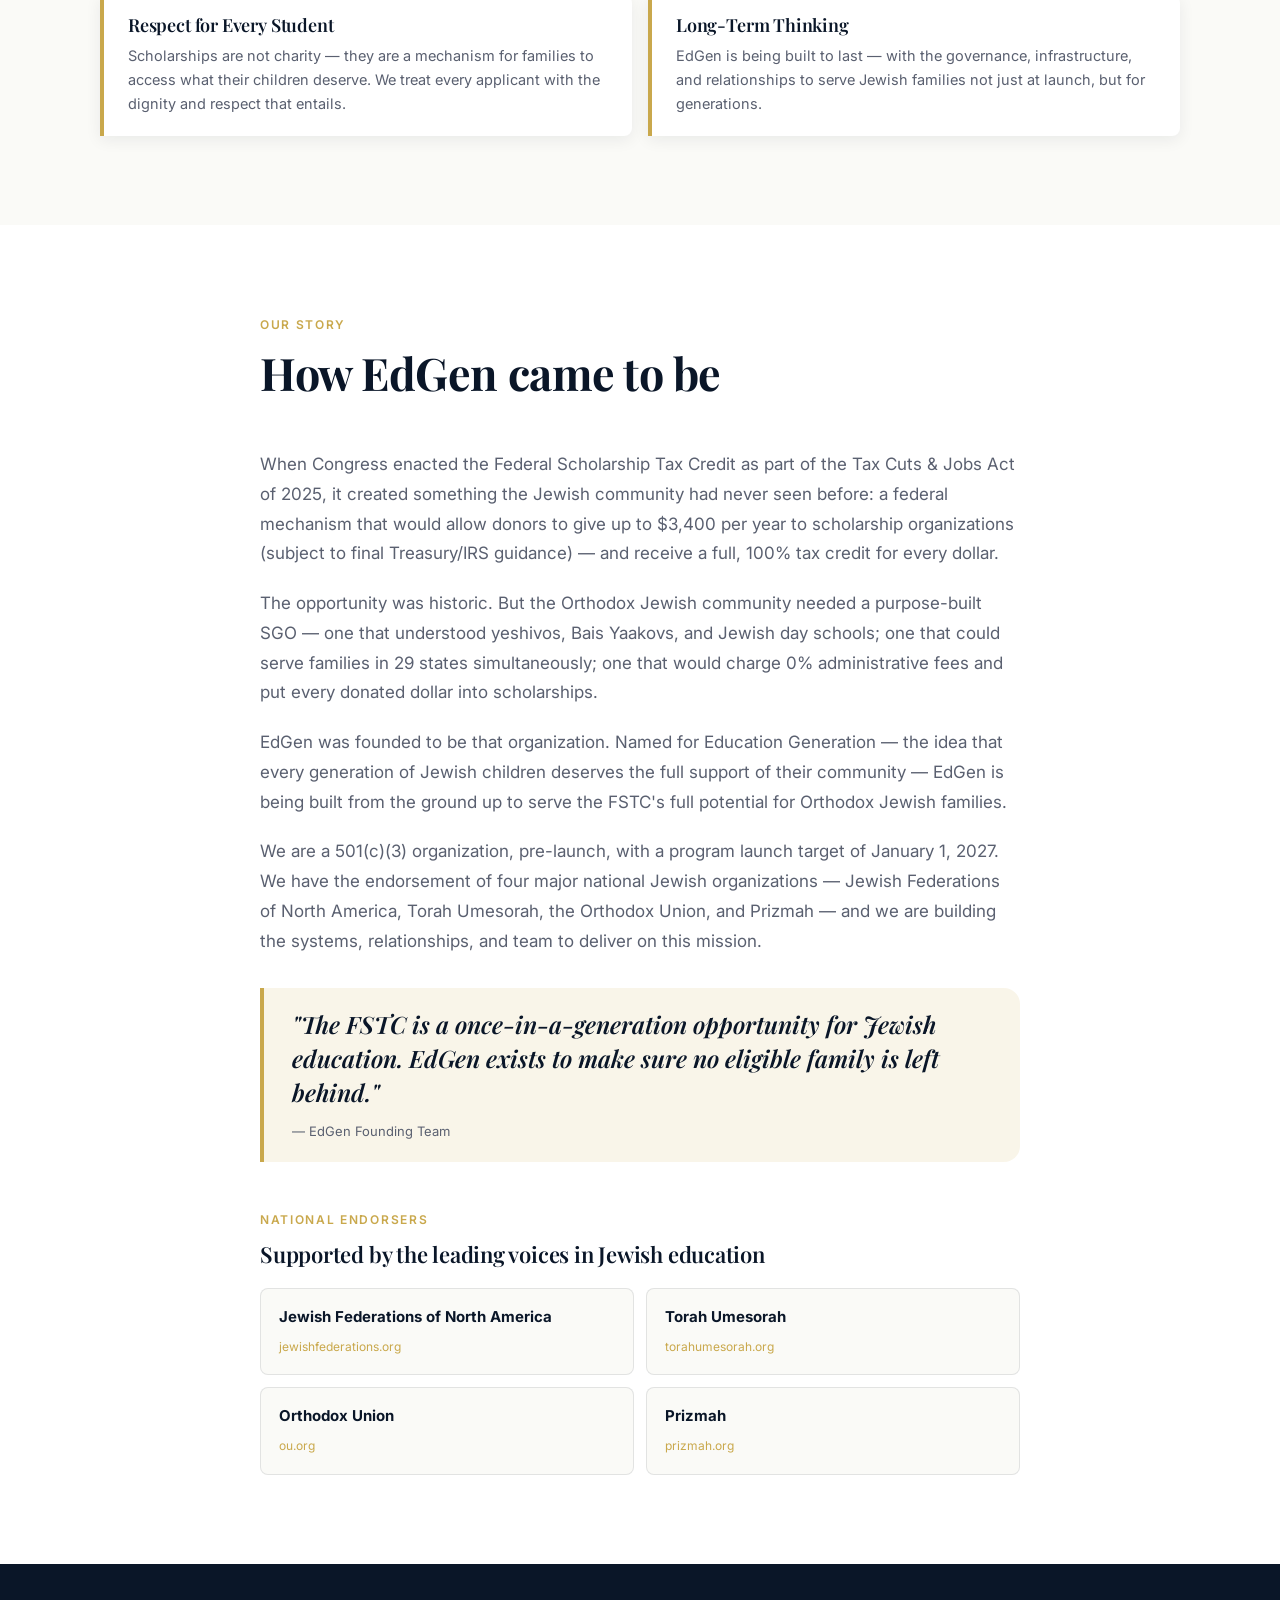
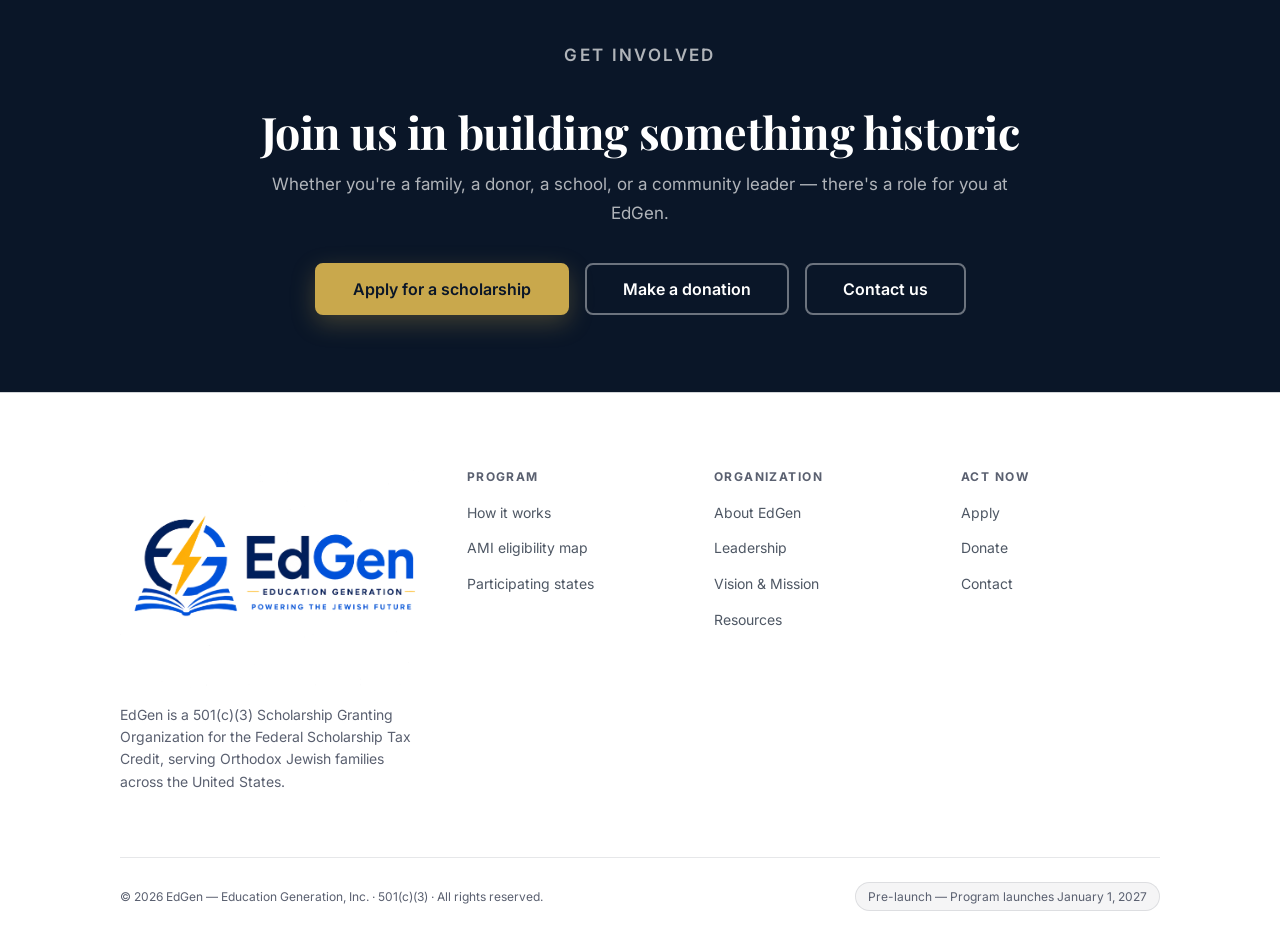
==== commit 06a26e27: "Switch nav and footer to white background; update all text colors for readability Co-Authored-By: Cl" ====
--- a/about.html
+++ b/about.html
@@ -62,7 +62,7 @@
       <a href="resources.html">Resources</a>
       <a href="contact.html">Contact</a>
       <div class="nav-mobile-actions">
-        <a href="donate.html" class="btn btn-outline" style="color:var(--gold);border-color:var(--gold);">Donate</a>
+        <a href="donate.html" class="btn btn-outline" style="color:var(--navy);border-color:rgba(10,22,40,0.3);">Donate</a>
         <a href="apply.html" class="btn btn-primary">Apply now →</a>
       </div>
     </nav>
@@ -79,7 +79,7 @@
     </div>
 
     <!-- Sub-navigation -->
-    <div style="background:var(--white);border-bottom:1px solid var(--border);position:sticky;top:270px;z-index:50;">
+    <div style="background:var(--white);border-bottom:1px solid var(--border);position:sticky;top:96px;z-index:50;">
       <div class="container">
         <nav style="display:flex;gap:4px;overflow-x:auto;padding:4px 0;" aria-label="About sections">
           <a href="#overview" style="display:inline-block;padding:10px 14px;font-size:13px;font-weight:600;color:var(--muted);white-space:nowrap;border-radius:6px;">Overview</a>
--- a/styles.css
+++ b/styles.css
@@ -94,9 +94,9 @@
   position: sticky;
   top: 0;
   z-index: 100;
-  background: var(--navy);
-  border-bottom: 1px solid rgba(255,255,255,0.08);
-  box-shadow: 0 4px 24px rgba(6,14,26,0.35);
+  background: var(--white);
+  border-bottom: 1px solid var(--border-strong);
+  box-shadow: 0 2px 12px rgba(10,22,40,0.07);
 }
 
 .site-header-inner {
@@ -104,11 +104,11 @@
   align-items: center;
   justify-content: space-between;
   gap: 24px;
-  height: 270px;
+  height: 96px;
 }
 
 .brand { display: flex; align-items: center; flex-shrink: 0; }
-.brand-logo { width: 360px; height: auto; }
+.brand-logo { height: 64px; width: auto; }
 
 /* Primary nav */
 .nav {
@@ -120,14 +120,14 @@
 .nav-link {
   font-size: 14.5px;
   font-weight: 500;
-  color: rgba(255,255,255,0.82);
+  color: var(--navy);
   padding: 8px 12px;
   border-radius: var(--radius);
   transition: color 0.18s, background 0.18s;
   white-space: nowrap;
 }
-.nav-link:hover { color: white; background: rgba(255,255,255,0.08); }
-.nav-link.active { color: var(--gold); }
+.nav-link:hover { color: var(--navy); background: rgba(10,22,40,0.06); }
+.nav-link.active { color: var(--navy); font-weight: 700; }
 
 /* Dropdown */
 .nav-dropdown {
@@ -139,7 +139,7 @@
   gap: 5px;
   font-size: 14.5px;
   font-weight: 500;
-  color: rgba(255,255,255,0.82);
+  color: var(--navy);
   padding: 8px 12px;
   border-radius: var(--radius);
   background: none;
@@ -149,7 +149,7 @@
   white-space: nowrap;
 }
 .nav-dropdown-toggle:hover,
-.nav-dropdown:hover .nav-dropdown-toggle { color: white; background: rgba(255,255,255,0.08); }
+.nav-dropdown:hover .nav-dropdown-toggle { color: var(--navy); background: rgba(10,22,40,0.06); }
 .nav-dropdown-toggle svg { flex-shrink: 0; transition: transform 0.2s; }
 .nav-dropdown:hover .nav-dropdown-toggle svg { transform: rotate(180deg); }
 
@@ -192,11 +192,11 @@
 .nav-donate {
   font-size: 14.5px;
   font-weight: 600;
-  color: var(--gold);
+  color: var(--navy);
   padding: 8px 14px;
   transition: color 0.18s;
 }
-.nav-donate:hover { color: var(--gold-light); }
+.nav-donate:hover { color: var(--navy-mid); }
 
 .nav-apply {
   display: inline-flex;
@@ -222,7 +222,7 @@
   width: 36px;
   height: 36px;
   background: none;
-  border: 1px solid rgba(255,255,255,0.2);
+  border: 1px solid rgba(10,22,40,0.2);
   border-radius: 6px;
   padding: 7px;
   cursor: pointer;
@@ -231,7 +231,7 @@
   display: block;
   width: 100%;
   height: 2px;
-  background: white;
+  background: var(--navy);
   border-radius: 2px;
   transition: transform 0.22s, opacity 0.22s;
 }
@@ -243,14 +243,14 @@
 .nav-mobile {
   display: none;
   position: fixed;
-  top: 68px;
+  top: 96px;
   left: 0;
   right: 0;
-  background: var(--navy);
-  border-top: 1px solid rgba(255,255,255,0.08);
+  background: var(--white);
+  border-top: 1px solid var(--border);
   padding: 20px clamp(20px,5vw,60px) 28px;
   z-index: 99;
-  box-shadow: 0 16px 40px rgba(6,14,26,0.4);
+  box-shadow: 0 16px 40px rgba(10,22,40,0.1);
 }
 .nav-mobile.open { display: block; }
 .nav-mobile a, .nav-mobile button {
@@ -259,9 +259,9 @@
   text-align: left;
   font-size: 15px;
   font-weight: 500;
-  color: rgba(255,255,255,0.85);
+  color: var(--navy);
   padding: 12px 0;
-  border-bottom: 1px solid rgba(255,255,255,0.06);
+  border-bottom: 1px solid var(--border);
   background: none;
   border-left: none;
   border-right: none;
@@ -270,15 +270,15 @@
   transition: color 0.15s;
 }
 .nav-mobile a:last-child, .nav-mobile button:last-child { border-bottom: none; }
-.nav-mobile a:hover, .nav-mobile button:hover { color: white; }
+.nav-mobile a:hover, .nav-mobile button:hover { color: var(--navy-mid); }
 .nav-mobile .mobile-submenu { padding-left: 16px; }
-.nav-mobile .mobile-submenu a { font-size: 14px; color: rgba(255,255,255,0.65); }
+.nav-mobile .mobile-submenu a { font-size: 14px; color: var(--muted); }
 .nav-mobile-actions {
   display: flex;
   gap: 12px;
   margin-top: 20px;
   padding-top: 20px;
-  border-top: 1px solid rgba(255,255,255,0.1);
+  border-top: 1px solid var(--border);
 }
 .nav-mobile-actions a { flex: 1; text-align: center; }
 
@@ -1216,9 +1216,10 @@
    FOOTER
    ============================================================ */
 .site-footer {
-  background: var(--navy-dark);
+  background: var(--white);
+  border-top: 1px solid var(--border-strong);
   padding: clamp(56px, 6vw, 88px) clamp(20px, 5vw, 60px) 0;
-  color: rgba(255,255,255,0.65);
+  color: var(--navy);
 }
 .footer-inner {
   display: grid;
@@ -1229,26 +1230,26 @@
 .footer-brand-col { display: flex; flex-direction: column; gap: 16px; }
 .footer-logo { width: 100%; height: auto; }
 .footer-brand-link { display: block; text-decoration: none; }
-.footer-tagline { font-size: 14px; line-height: 1.6; }
+.footer-tagline { font-size: 14px; line-height: 1.6; color: var(--muted); }
 .footer-col h4 {
   font-family: var(--font-body);
   font-size: 12px;
   font-weight: 700;
   text-transform: uppercase;
   letter-spacing: 0.12em;
-  color: rgba(255,255,255,0.4);
+  color: var(--muted);
   margin-bottom: 16px;
 }
 .footer-col ul { display: flex; flex-direction: column; gap: 10px; }
 .footer-col a {
   font-size: 14px;
-  color: rgba(255,255,255,0.65);
+  color: rgba(10,22,40,0.72);
   transition: color 0.15s;
 }
-.footer-col a:hover { color: white; }
+.footer-col a:hover { color: var(--navy); }
 
 .footer-bottom {
-  border-top: 1px solid rgba(255,255,255,0.07);
+  border-top: 1px solid var(--border);
   padding-block: 24px;
   display: flex;
   align-items: center;
@@ -1256,12 +1257,12 @@
   gap: 20px;
   flex-wrap: wrap;
 }
-.footer-legal { font-size: 12px; color: rgba(255,255,255,0.35); line-height: 1.6; }
+.footer-legal { font-size: 12px; color: var(--muted); line-height: 1.6; }
 .footer-prelaunch {
   font-size: 12px;
-  color: rgba(255,255,255,0.35);
-  background: rgba(255,255,255,0.04);
-  border: 1px solid rgba(255,255,255,0.08);
+  color: var(--muted);
+  background: rgba(10,22,40,0.04);
+  border: 1px solid var(--border);
   border-radius: 20px;
   padding: 4px 12px;
 }
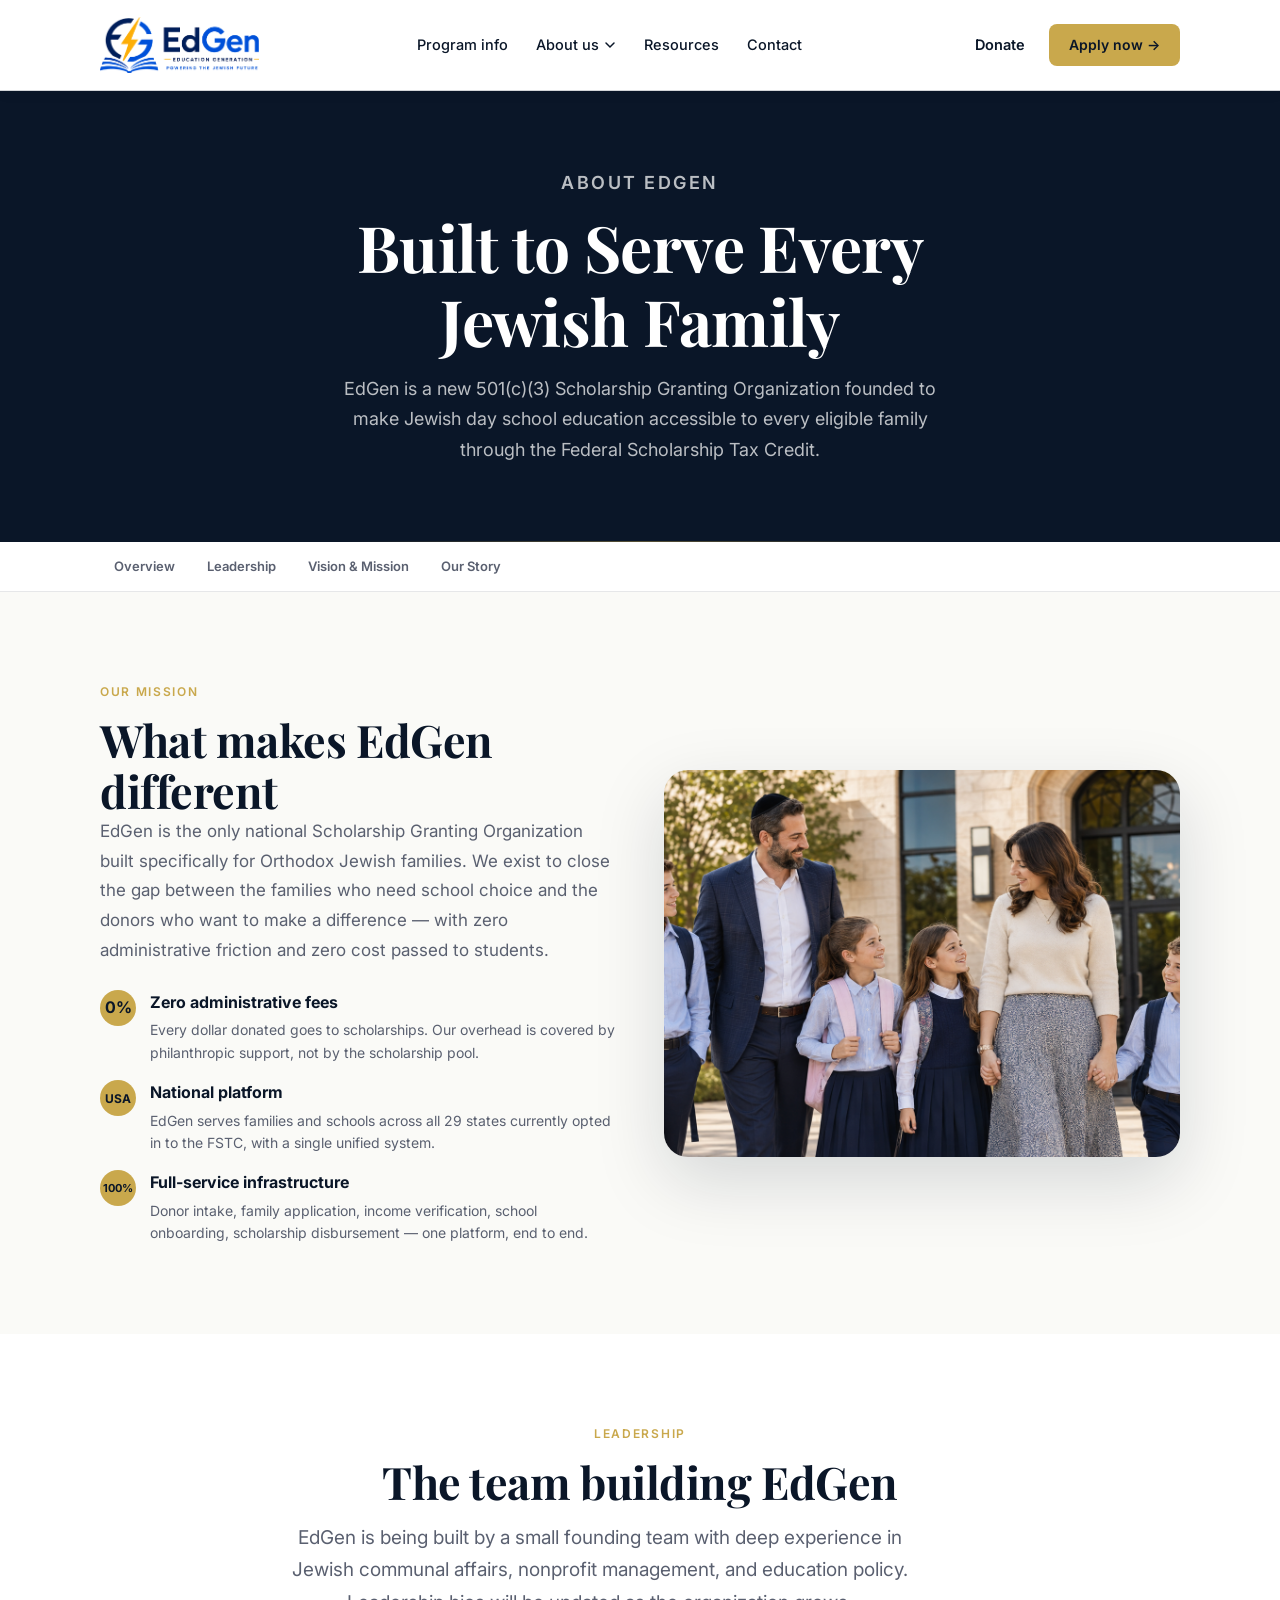
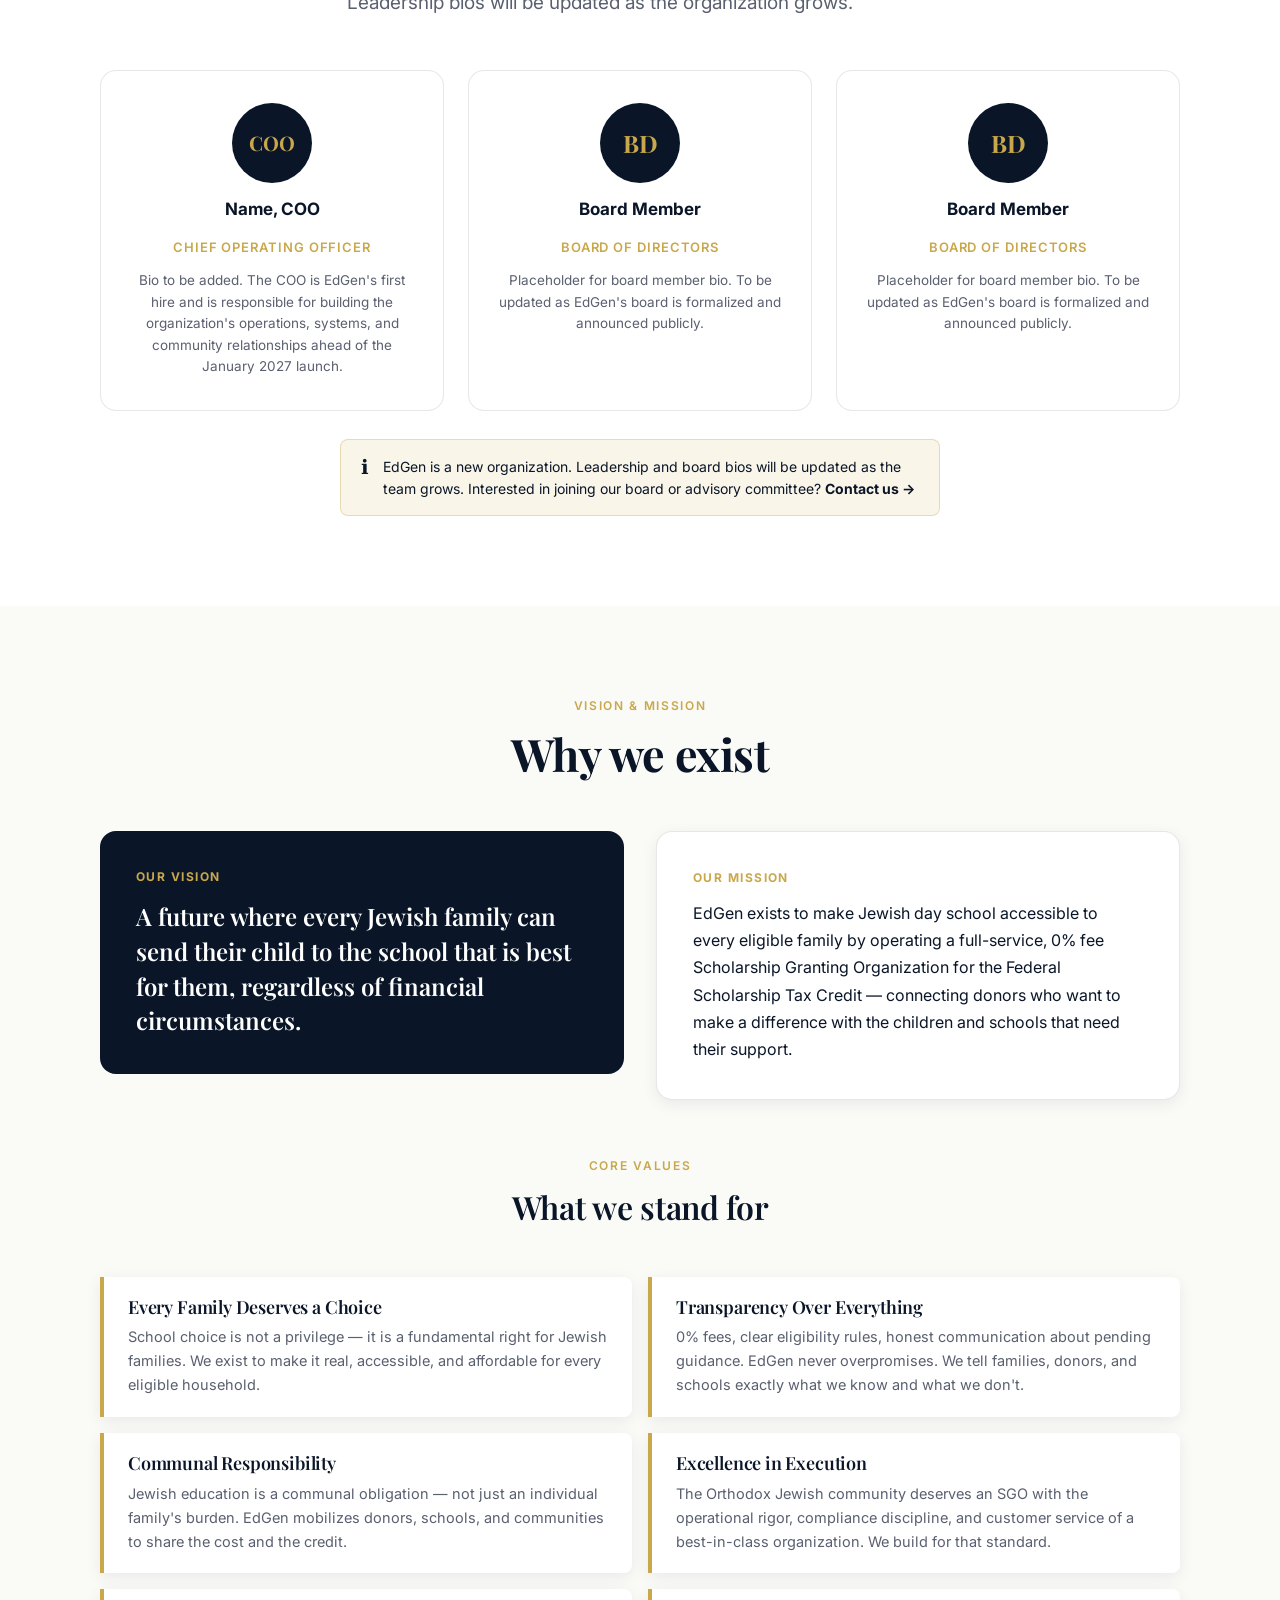
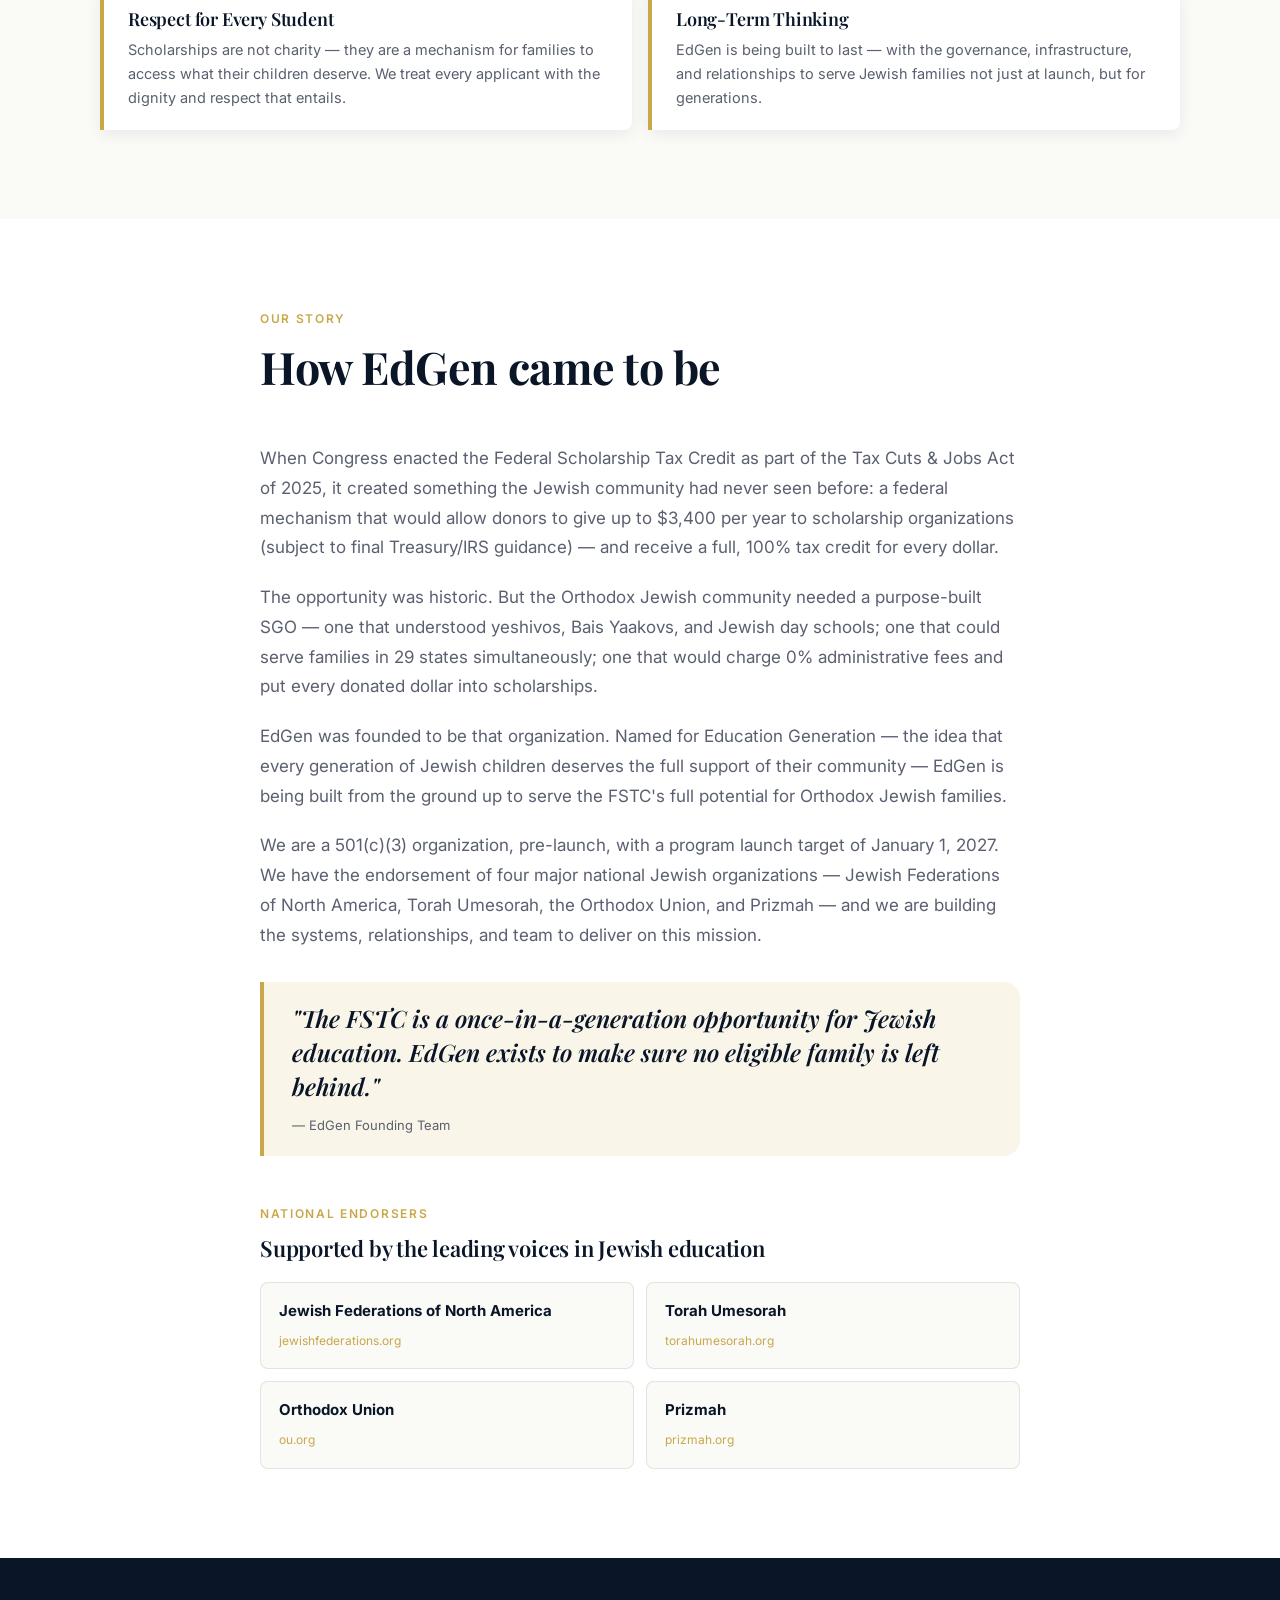
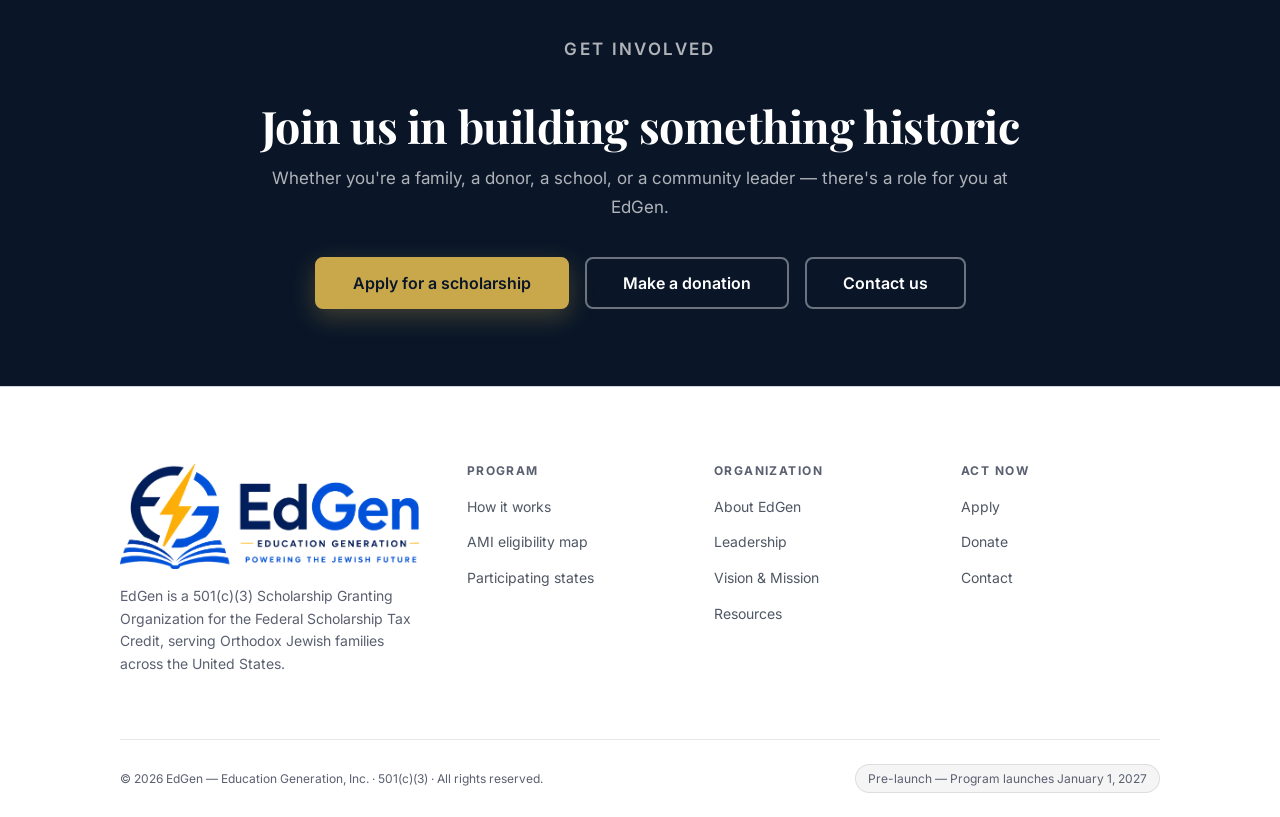
==== commit 6de98fdc: "Tight-crop logo to visible content bounds, use edgen-logo-tight.png on all 7 pages Co-Authored-By: C" ====
--- a/about.html
+++ b/about.html
@@ -25,7 +25,7 @@
   <header class="site-header">
     <div class="container site-header-inner">
       <a href="index.html" class="brand" aria-label="EdGen home">
-        <img class="brand-logo" src="edgen-logo-final.png" alt="EdGen — Education Generation" />
+        <img class="brand-logo" src="edgen-logo-tight.png" alt="EdGen — Education Generation" />
       </a>
       <nav class="nav" aria-label="Primary navigation">
         <a href="program.html" class="nav-link">Program info</a>
@@ -79,7 +79,7 @@
     </div>
 
     <!-- Sub-navigation -->
-    <div style="background:var(--white);border-bottom:1px solid var(--border);position:sticky;top:96px;z-index:50;">
+    <div style="background:var(--white);border-bottom:1px solid var(--border);position:sticky;top:90px;z-index:50;">
       <div class="container">
         <nav style="display:flex;gap:4px;overflow-x:auto;padding:4px 0;" aria-label="About sections">
           <a href="#overview" style="display:inline-block;padding:10px 14px;font-size:13px;font-weight:600;color:var(--muted);white-space:nowrap;border-radius:6px;">Overview</a>
@@ -306,7 +306,7 @@
       <div class="footer-inner">
         <div class="footer-brand-col">
           <a href="index.html" class="footer-brand-link" aria-label="EdGen home">
-          <img class="footer-logo" src="edgen-logo-final.png" alt="EdGen — Education Generation" />
+          <img class="footer-logo" src="edgen-logo-tight.png" alt="EdGen — Education Generation" />
         </a>
           <p class="footer-tagline">EdGen is a 501(c)(3) Scholarship Granting Organization for the Federal Scholarship Tax Credit, serving Orthodox Jewish families across the United States.</p>
         </div>
--- a/styles.css
+++ b/styles.css
@@ -104,11 +104,11 @@
   align-items: center;
   justify-content: space-between;
   gap: 24px;
-  height: 96px;
+  height: 90px;
 }
 
 .brand { display: flex; align-items: center; flex-shrink: 0; }
-.brand-logo { height: 64px; width: auto; }
+.brand-logo { height: 56px; width: auto; }
 
 /* Primary nav */
 .nav {
@@ -243,7 +243,7 @@
 .nav-mobile {
   display: none;
   position: fixed;
-  top: 96px;
+  top: 90px;
   left: 0;
   right: 0;
   background: var(--white);
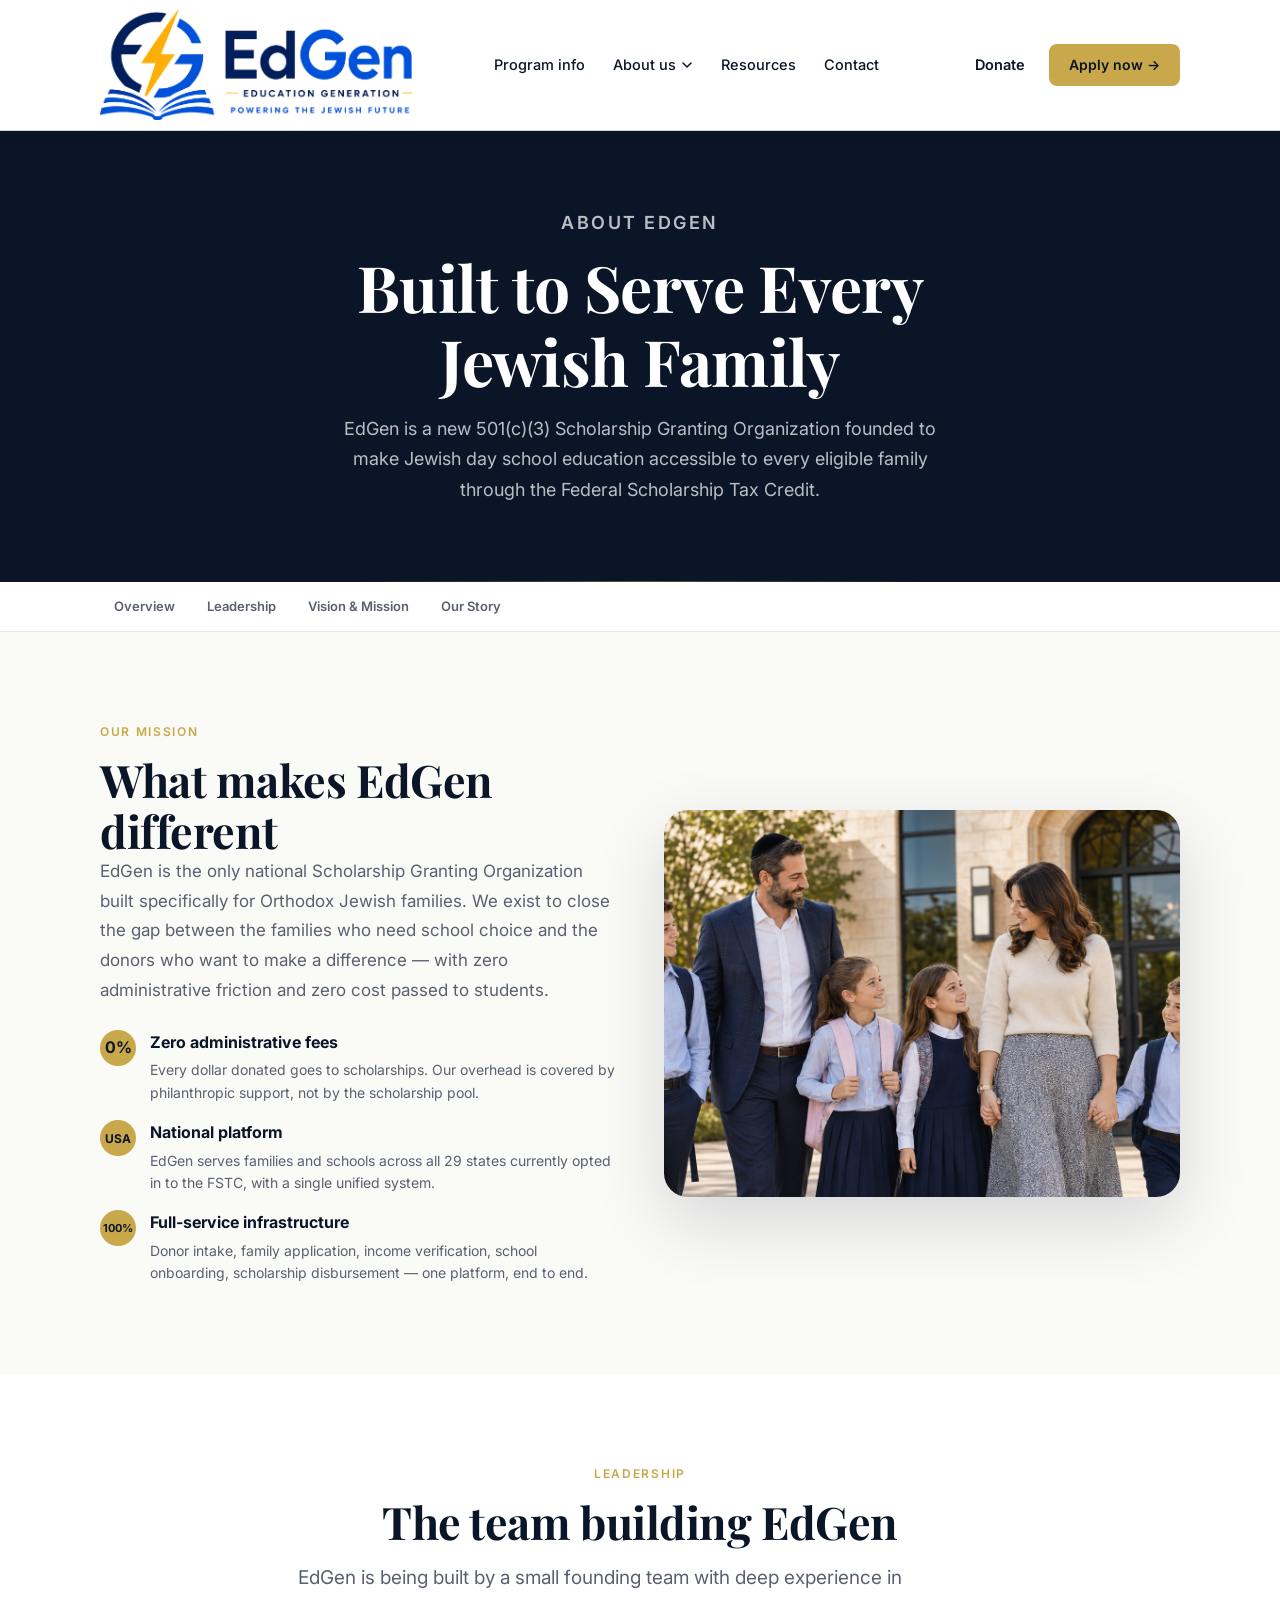
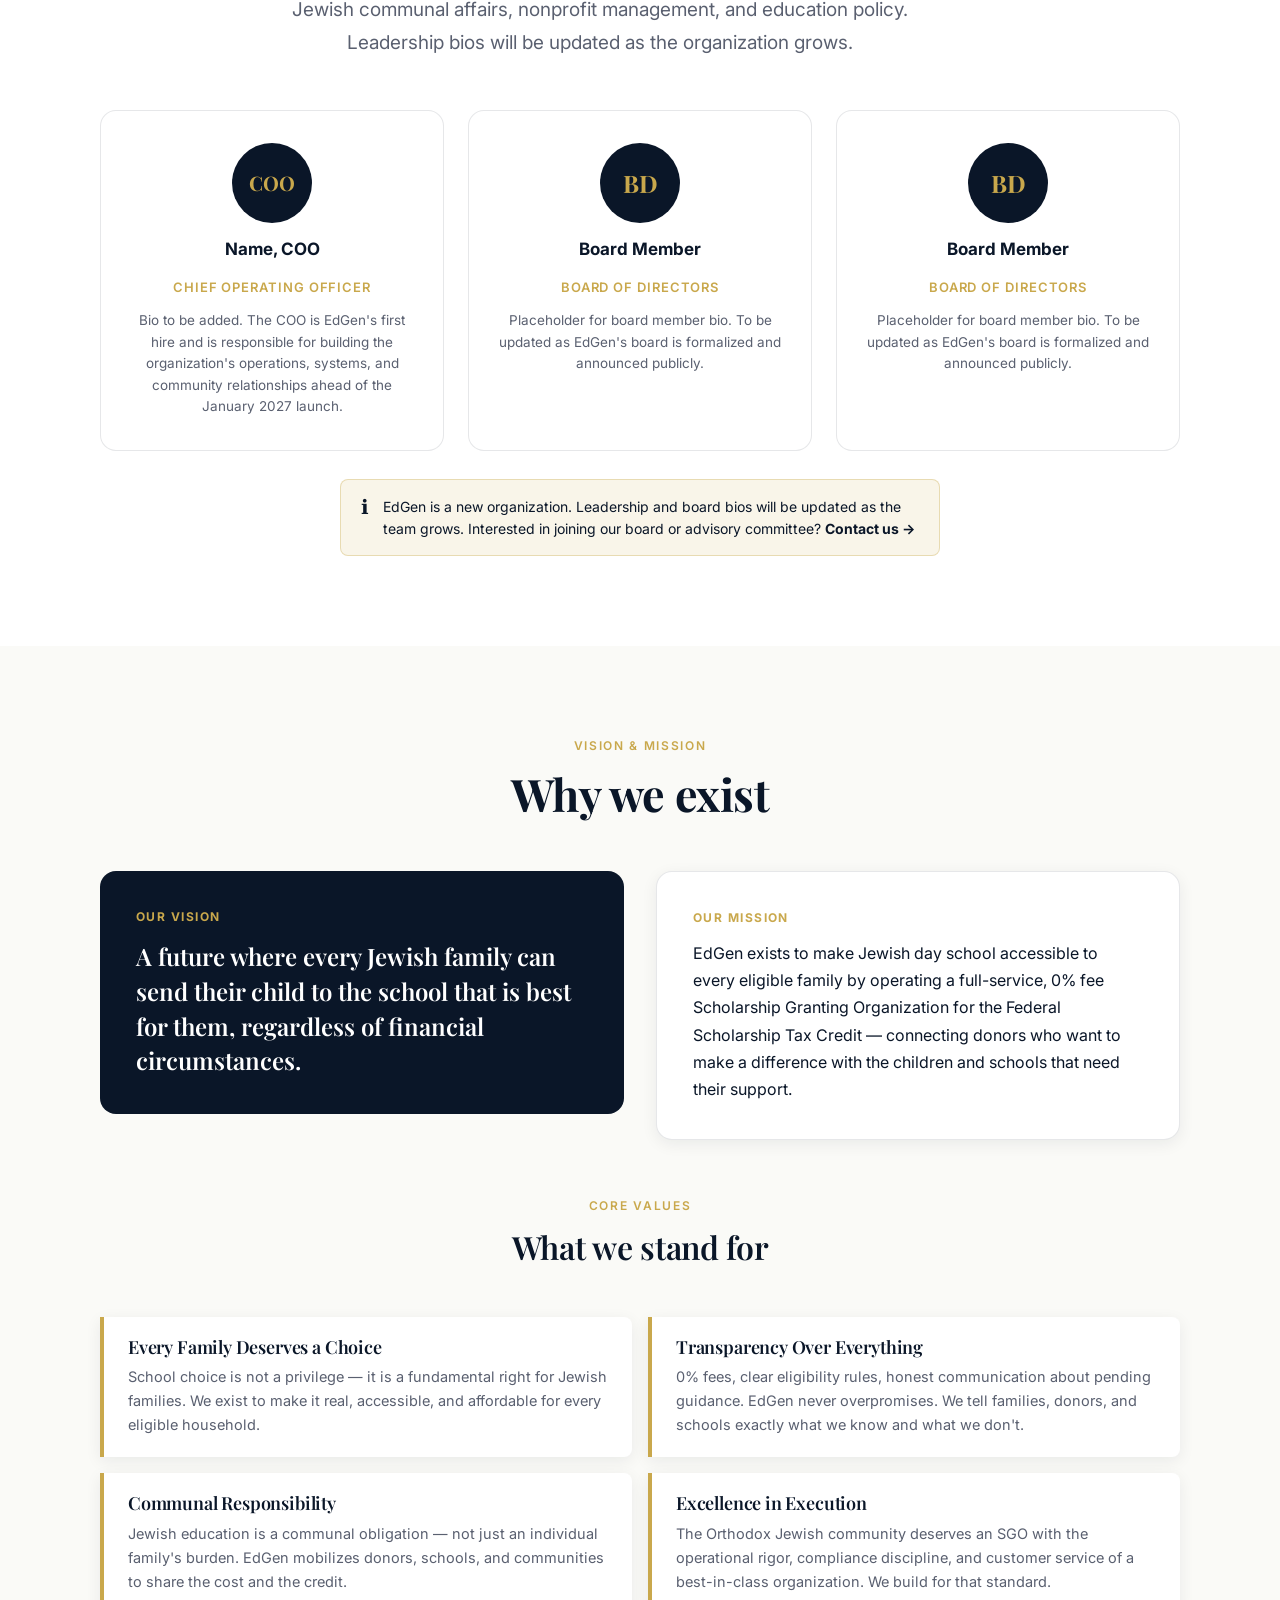
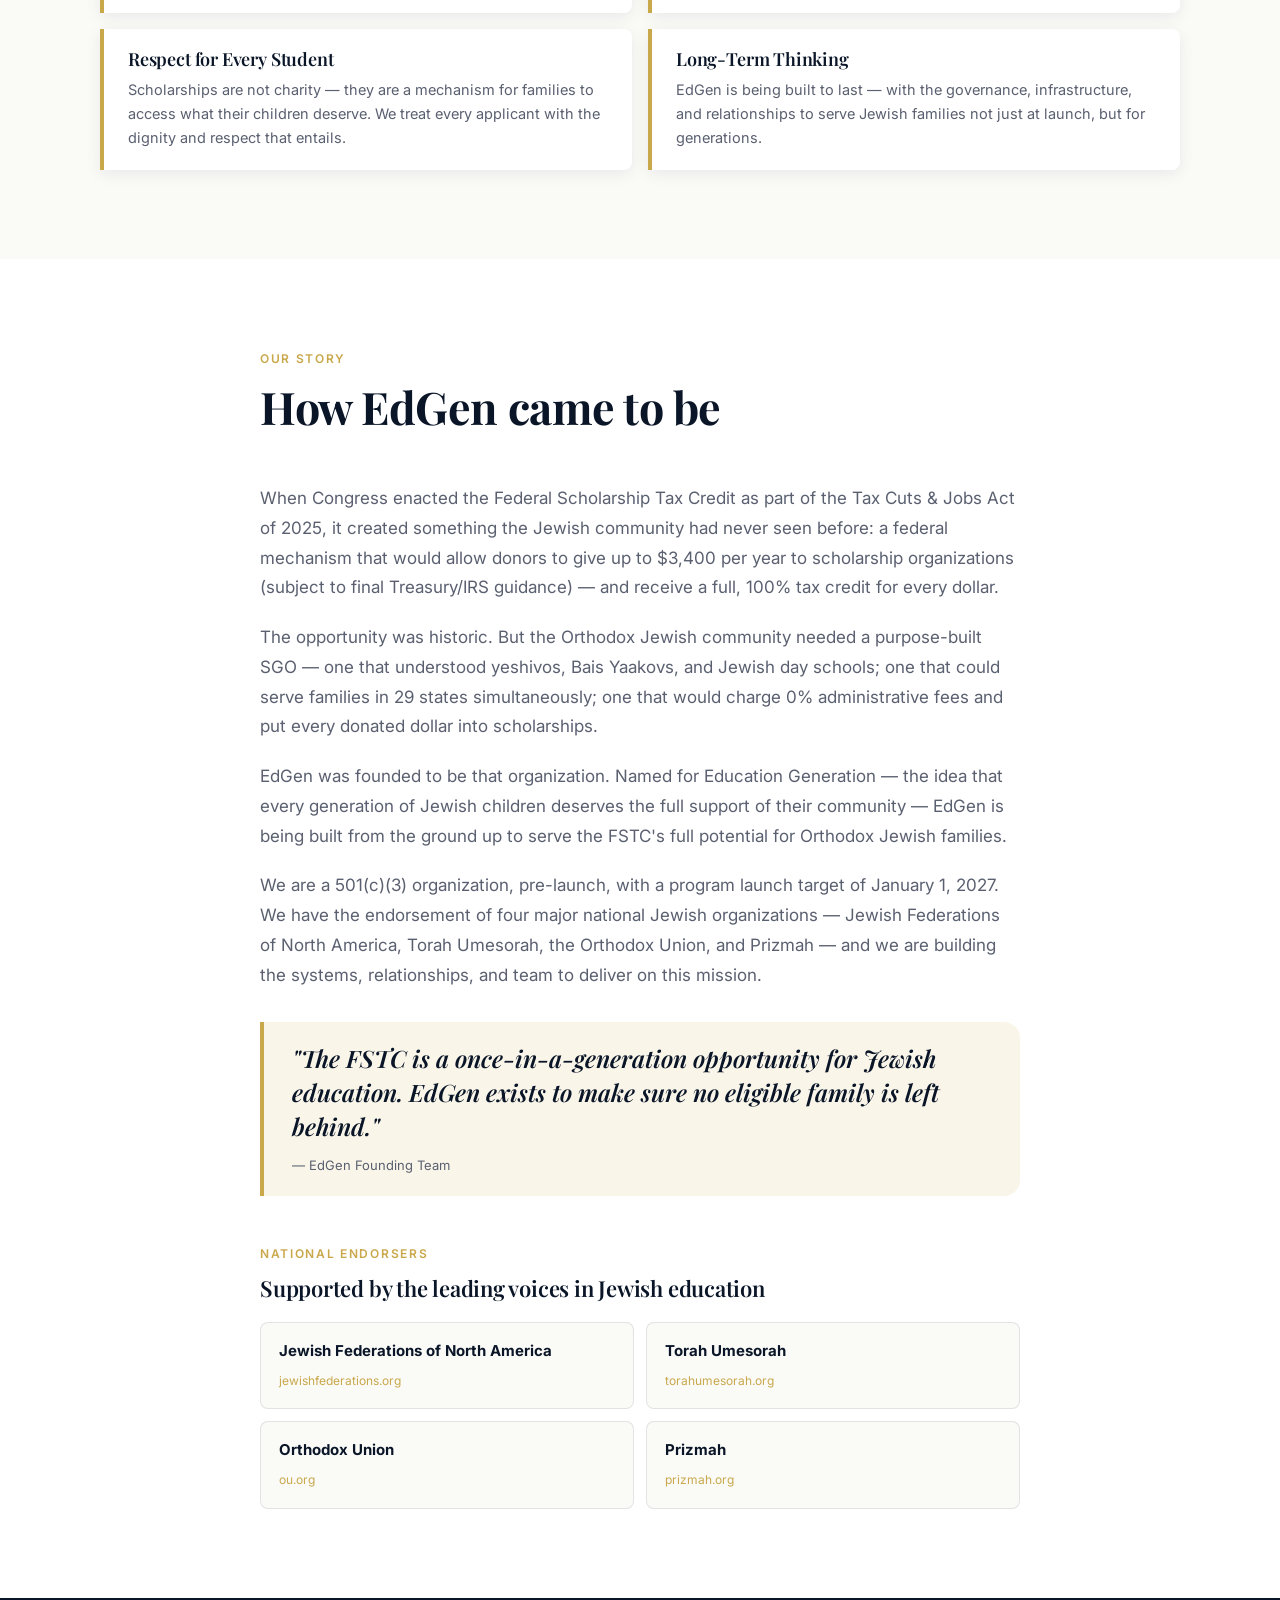
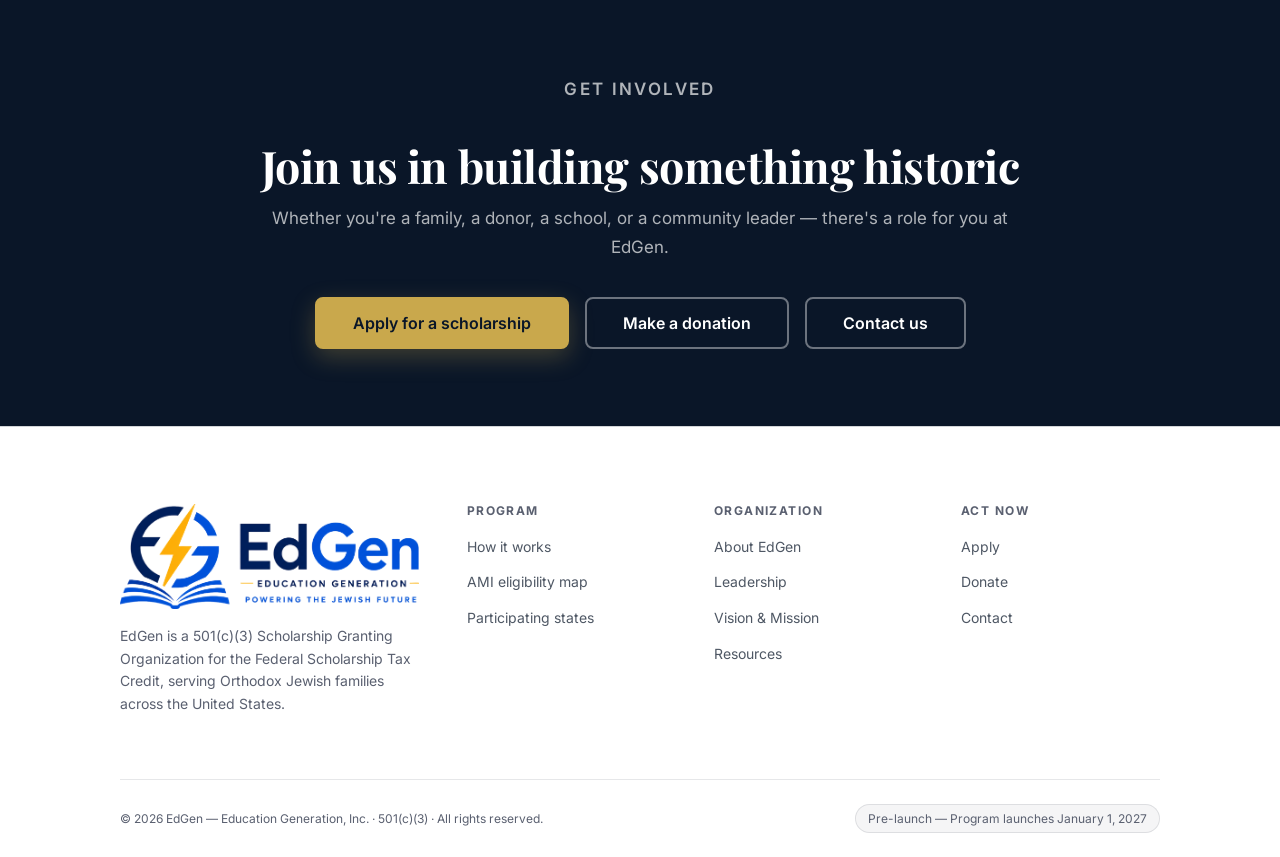
==== commit f5437d53: "Match nav logo size to footer logo (312x110px), nav bar 130px Co-Authored-By: Claude Sonnet 4.6 <nor" ====
--- a/about.html
+++ b/about.html
@@ -79,7 +79,7 @@
     </div>
 
     <!-- Sub-navigation -->
-    <div style="background:var(--white);border-bottom:1px solid var(--border);position:sticky;top:90px;z-index:50;">
+    <div style="background:var(--white);border-bottom:1px solid var(--border);position:sticky;top:130px;z-index:50;">
       <div class="container">
         <nav style="display:flex;gap:4px;overflow-x:auto;padding:4px 0;" aria-label="About sections">
           <a href="#overview" style="display:inline-block;padding:10px 14px;font-size:13px;font-weight:600;color:var(--muted);white-space:nowrap;border-radius:6px;">Overview</a>
--- a/styles.css
+++ b/styles.css
@@ -104,11 +104,11 @@
   align-items: center;
   justify-content: space-between;
   gap: 24px;
-  height: 90px;
+  height: 130px;
 }
 
 .brand { display: flex; align-items: center; flex-shrink: 0; }
-.brand-logo { height: 56px; width: auto; }
+.brand-logo { width: 312px; height: auto; }
 
 /* Primary nav */
 .nav {
@@ -243,7 +243,7 @@
 .nav-mobile {
   display: none;
   position: fixed;
-  top: 90px;
+  top: 130px;
   left: 0;
   right: 0;
   background: var(--white);
